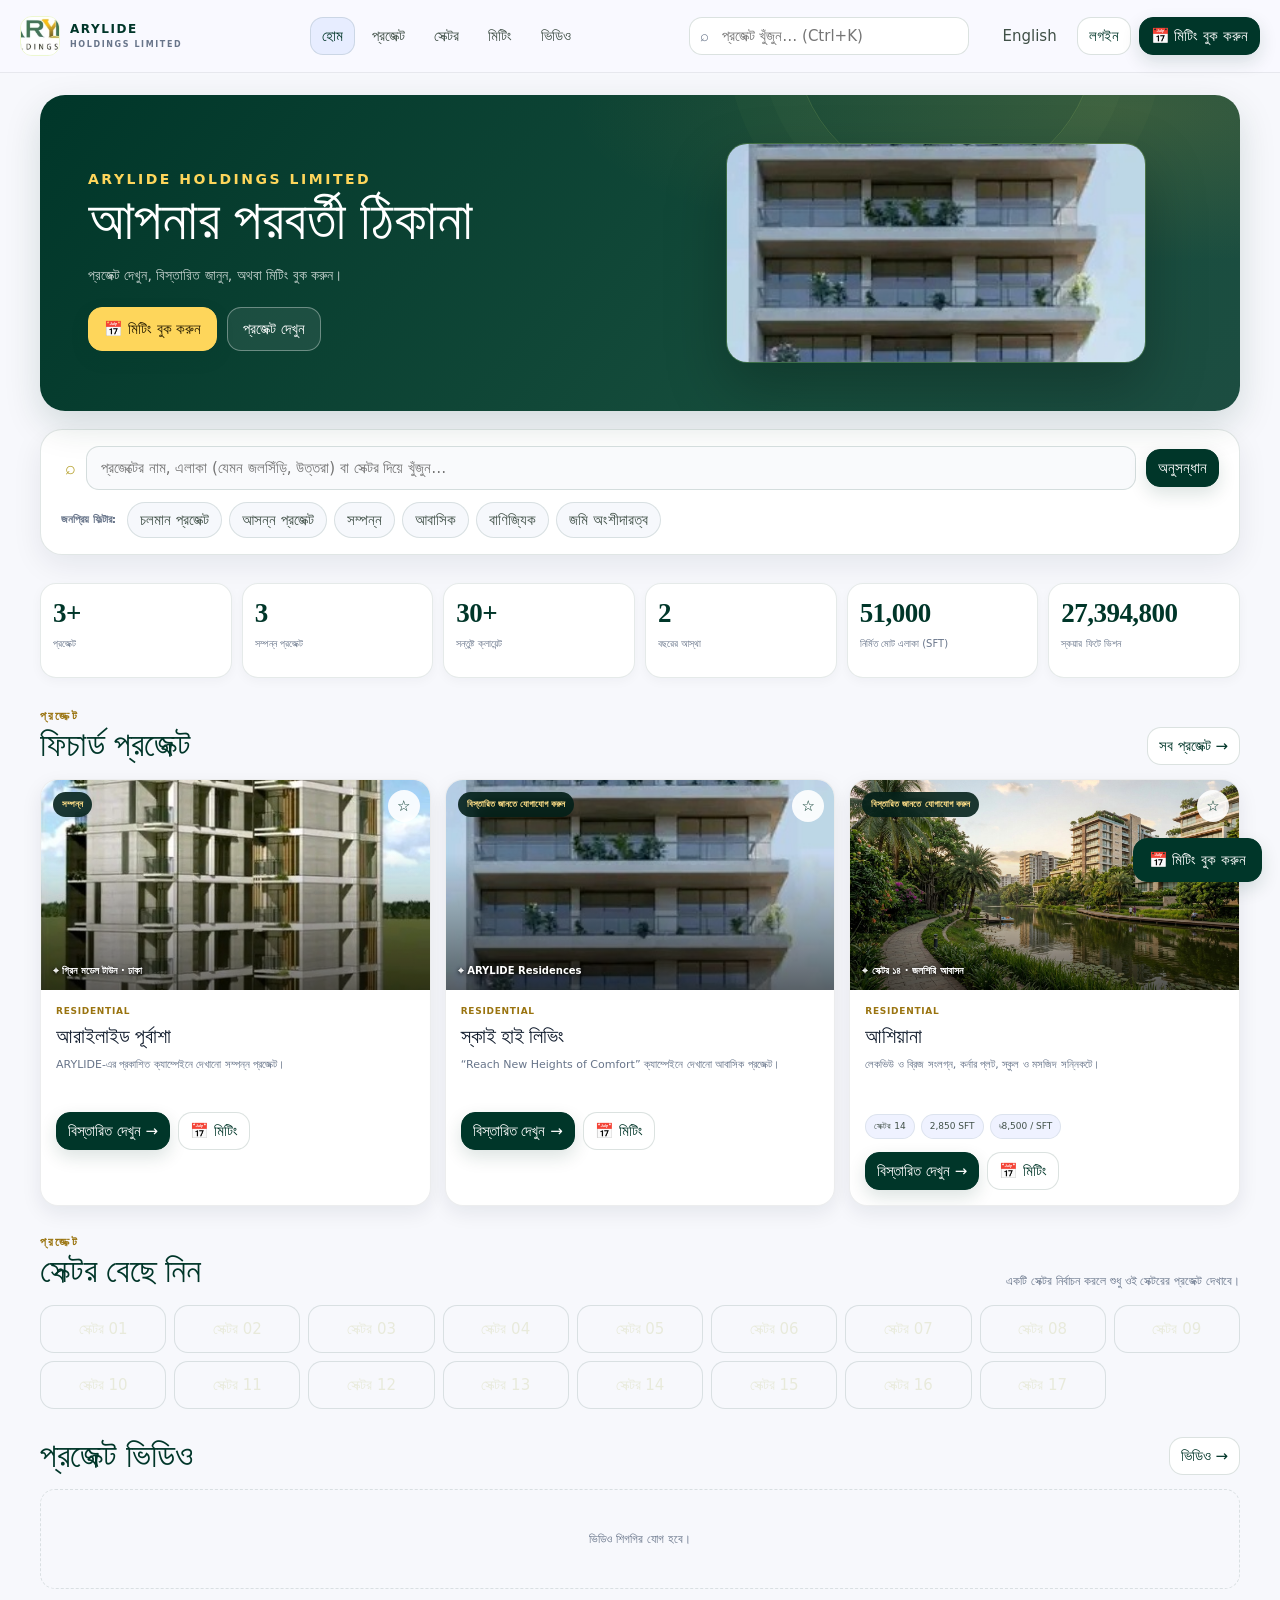
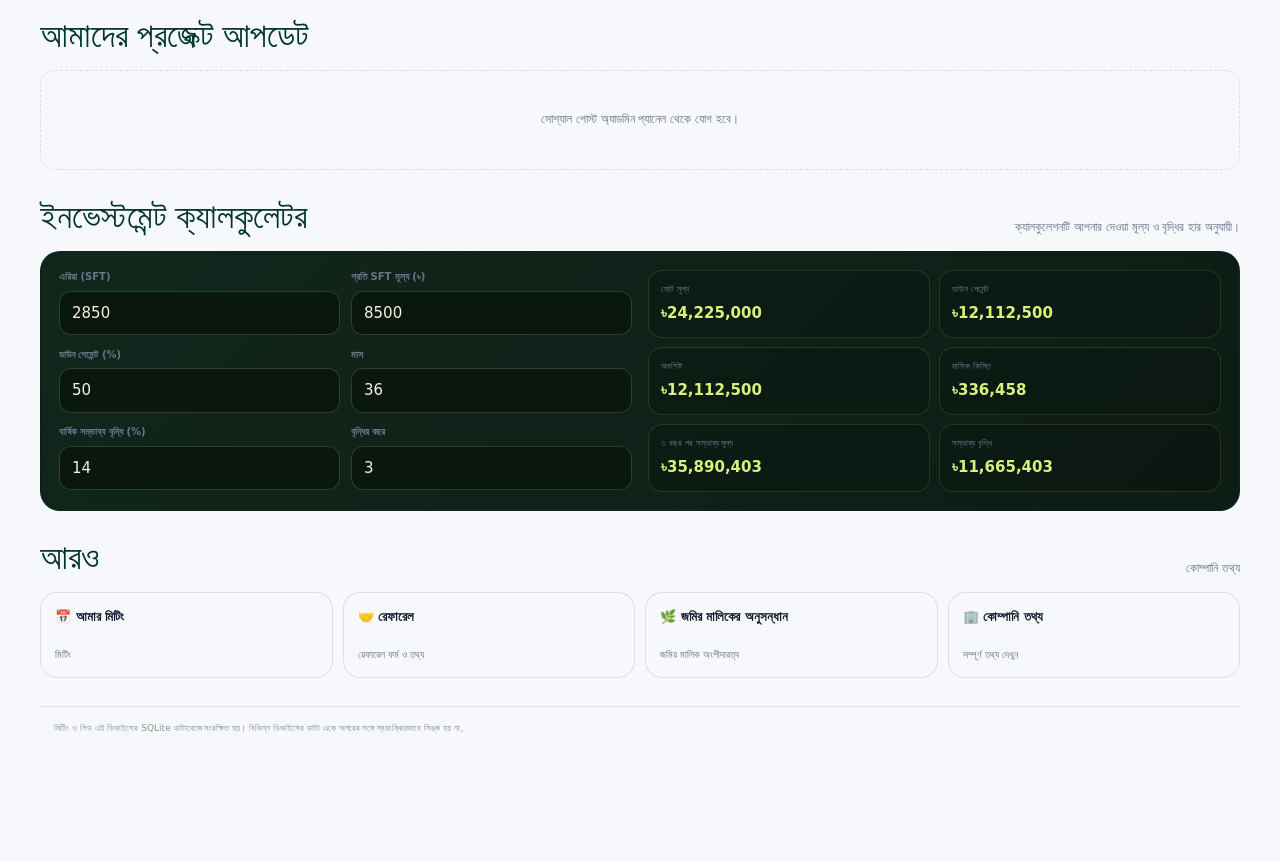
==== index.html @ b940a28f "Arylide organized: frontend, backend, config architecture" ====
<!doctype html>
<html lang="en">
<head>
  <meta charset="utf-8">
  <meta name="viewport" content="width=device-width, initial-scale=1">
  <meta name="theme-color" content="#0c1513">
  <meta name="description" content="Explore ARYLIDE Holdings Limited's residential portfolio, land partnerships, and a source-linked guide to Jolshiri Abashon.">
  <meta name="apple-mobile-web-app-capable" content="yes">
  <meta name="apple-mobile-web-app-title" content="ARYLIDE">
  <meta name="apple-mobile-web-app-status-bar-style" content="black-translucent">
  <meta name="mobile-web-app-capable" content="yes">
  <link rel="manifest" href="manifest.webmanifest">
  <link rel="stylesheet" href="/app.css?v=20261012-meetings-1">
  <link rel="apple-touch-icon" href="assets/apple-touch-icon.png">
  <link rel="icon" type="image/png" sizes="64x64" href="assets/favicon-64.png">
  <title>ARYLIDE | Build What Comes Next</title>
  <style>
    :root {
      --night: #0c1513;
      --night-2: #11241d;
      --forest: #18392f;
      --forest-2: #244b3d;
      --forest-3: #37614e;
      --mint: #bbd0a4;
      --lime: #d7e36b;
      --gold: #d7b85e;
      --paper: #f4f6f1;
      --paper-2: #e9eee6;
      --white: #fff;
      --ink: #18211d;
      --muted: #68766e;
      --line: rgba(22, 50, 39, .15);
      --line-light: rgba(255,255,255,.14);
      --shadow: 0 24px 70px rgba(10, 26, 20, .16);
      --sans: Inter, "Segoe UI", system-ui, -apple-system, BlinkMacSystemFont, Arial, sans-serif;
      --serif: "Iowan Old Style", "Palatino Linotype", "Book Antiqua", Georgia, serif;
    }
    * { box-sizing: border-box; }
    html { scroll-behavior: smooth; scroll-padding-top: 92px; }
    body { margin: 0; color: var(--ink); background: var(--paper); font-family: var(--sans); font-size: 15px; line-height: 1.65; -webkit-font-smoothing: antialiased; }
    img { display: block; max-width: 100%; }
    a { color: inherit; text-decoration: none; }
    button, input, select, textarea { font: inherit; }
    button, a { -webkit-tap-highlight-color: transparent; }
    :focus-visible { outline: 3px solid var(--gold); outline-offset: 3px; }
    ::selection { color: var(--night); background: var(--lime); }
    .wrap { width: min(1240px, calc(100% - 48px)); margin-inline: auto; }
    .eyebrow { display: flex; align-items: center; gap: 10px; margin: 0 0 15px; color: #6e875a; font-family: var(--sans); font-size: 10px; font-weight: 800; letter-spacing: .17em; line-height: 1.45; text-transform: uppercase; }
    .eyebrow::before { width: 22px; height: 1px; flex: none; background: currentColor; content: ""; }
    .section-title { max-width: 800px; margin: 0; color: var(--night-2); font-family: var(--serif); font-size: clamp(34px, 4.6vw, 58px); font-weight: 500; line-height: 1.1; letter-spacing: -.045em; text-wrap: balance; }
    .section-copy { max-width: 650px; margin: 18px 0 0; color: var(--muted); font-size: 14px; line-height: 1.9; }
    .btn { display: inline-flex; min-height: 48px; align-items: center; justify-content: center; gap: 11px; padding: 0 19px; border: 1px solid transparent; border-radius: 5px; cursor: pointer; font-size: 12px; font-weight: 750; transition: transform .2s ease, background .2s ease, color .2s ease, border-color .2s ease; }
    .btn:hover { transform: translateY(-2px); }
    .btn svg { width: 16px; height: 16px; flex: none; }
    .btn-lime { color: #14251d; background: var(--lime); }
    .btn-lime:hover { background: #e3ed87; }
    .btn-outline-light { color: white; border-color: rgba(255,255,255,.28); background: rgba(255,255,255,.025); }
    .btn-outline-light:hover { border-color: rgba(255,255,255,.68); background: rgba(255,255,255,.08); }
    .btn-green { color: white; background: var(--forest); }
    .btn-green:hover { background: #244e3e; }
    .btn-outline { color: var(--forest); border-color: rgba(24,57,47,.26); background: transparent; }
    .btn-outline:hover { border-color: var(--forest); background: rgba(24,57,47,.05); }
    .install-btn[hidden] { display: none !important; }
    .icon { display: inline-block; width: 18px; height: 18px; flex: none; }
    .sr-only { position: absolute; width: 1px; height: 1px; padding: 0; margin: -1px; overflow: hidden; clip: rect(0,0,0,0); white-space: nowrap; border: 0; }

    /* navigation */
    .utility-bar { color: rgba(255,255,255,.71); background: #08100e; font-size: 10px; letter-spacing: .045em; }
    .utility-inner { display: flex; min-height: 31px; align-items: center; justify-content: space-between; gap: 16px; }
    .utility-left, .utility-right { display: flex; align-items: center; gap: 9px; }
    .utility-dot { width: 6px; height: 6px; border-radius: 50%; background: var(--lime); box-shadow: 0 0 0 4px rgba(215,227,107,.12); }
    .utility-right a { color: white; }
    .utility-right a:hover { color: var(--lime); }
    .site-header { position: sticky; z-index: 50; top: 0; border-bottom: 1px solid rgba(20,45,35,.09); background: rgba(248,250,246,.96); backdrop-filter: blur(18px); }
    .nav { display: flex; min-height: 76px; align-items: center; gap: 30px; }
    .brand-link { display: inline-flex; flex: none; align-items: center; padding: 3px 7px; border-radius: 3px; background: #fff; }
    .brand-img { width: 194px; height: 47px; object-fit: contain; }
    .nav-links { display: flex; align-items: center; gap: clamp(18px, 2.8vw, 35px); margin-left: auto; }
    .nav-links a { position: relative; color: #536259; font-size: 11px; font-weight: 650; transition: color .2s ease; }
    .nav-links a:hover { color: var(--forest); }
    .nav-links a:not(.nav-call)::after { position: absolute; right: 0; bottom: -7px; left: 0; height: 1px; background: var(--forest); content: ""; transform: scaleX(0); transform-origin: right; transition: transform .2s ease; }
    .nav-links a:not(.nav-call):hover::after { transform: scaleX(1); transform-origin: left; }
    .nav-call { display: inline-flex; min-height: 40px; align-items: center; gap: 9px; padding: 0 14px; color: white !important; background: var(--forest); }
    .nav-call:hover { background: var(--night-2); }
    .nav-call svg { width: 14px; height: 14px; }
    .menu-toggle { display: none; width: 42px; height: 42px; flex: none; place-items: center; border: 1px solid var(--line); border-radius: 5px; color: var(--forest); background: transparent; cursor: pointer; }
    .menu-toggle svg { width: 20px; height: 20px; }

    /* hero + interactive isometric city model */
    .hero { position: relative; overflow: hidden; color: white; background: var(--night); }
    .hero::before { position: absolute; inset: 0; background-image: linear-gradient(rgba(255,255,255,.025) 1px, transparent 1px), linear-gradient(90deg, rgba(255,255,255,.025) 1px, transparent 1px); background-size: 42px 42px; content: ""; mask-image: linear-gradient(90deg, transparent, #000 65%); opacity: .55; }
    .hero::after { position: absolute; top: -260px; right: -110px; width: 760px; height: 760px; border: 1px solid rgba(190,220,150,.075); border-radius: 50%; content: ""; box-shadow: 0 0 0 68px rgba(190,220,150,.025), 0 0 0 136px rgba(190,220,150,.018); pointer-events: none; }
    .hero-grid { position: relative; z-index: 1; display: grid; min-height: 705px; grid-template-columns: .85fr 1.15fr; align-items: center; gap: clamp(30px, 4.6vw, 66px); padding-block: 52px 76px; }
    .hero-copy-block { position: relative; z-index: 2; padding-block: 14px; }
    .hero-kicker { display: flex; align-items: center; gap: 10px; margin: 0 0 24px; color: var(--lime); font-size: 10px; font-weight: 800; letter-spacing: .17em; text-transform: uppercase; }
    .hero-kicker i { display: inline-block; width: 7px; height: 7px; border-radius: 50%; background: var(--lime); box-shadow: 0 0 0 5px rgba(215,227,107,.13); }
    .hero h1 { max-width: 620px; margin: 0; color: white; font-family: var(--serif); font-size: clamp(48px, 6.6vw, 82px); font-weight: 500; line-height: .99; letter-spacing: -.06em; text-wrap: balance; }
    .hero h1 span { color: var(--mint); font-style: italic; }
    .hero-description { max-width: 520px; margin: 24px 0 0; color: rgba(255,255,255,.65); font-size: 14px; line-height: 1.9; }
    .hero-actions { display: flex; flex-wrap: wrap; gap: 10px; margin-top: 28px; }
    .hero-notes { display: flex; flex-wrap: wrap; gap: 17px; margin-top: 32px; color: rgba(255,255,255,.48); font-size: 9px; letter-spacing: .09em; text-transform: uppercase; }
    .hero-notes span { display: inline-flex; align-items: center; gap: 8px; }
    .hero-notes svg { width: 14px; height: 14px; color: var(--mint); }
    .hero-notes b { color: inherit; font-weight: 400; }
    .hero-scene-wrap { position: relative; min-width: 0; perspective: 1300px; }
    .scene-card { position: relative; isolation: isolate; min-height: 526px; overflow: hidden; border: 1px solid rgba(255,255,255,.14); border-radius: 13px; background: linear-gradient(145deg, rgba(255,255,255,.075), rgba(255,255,255,.022)); box-shadow: 0 35px 100px rgba(0,0,0,.38), inset 0 1px 0 rgba(255,255,255,.08); transform-style: preserve-3d; }
    .scene-card::before { position: absolute; z-index: -1; inset: 0; background: radial-gradient(circle at 53% 46%, rgba(133,176,122,.17), transparent 55%), radial-gradient(circle at 90% 9%, rgba(215,227,107,.11), transparent 24%); content: ""; }
    .scene-toolbar { position: relative; z-index: 4; display: flex; height: 49px; align-items: center; justify-content: space-between; gap: 12px; padding: 0 15px; border-bottom: 1px solid rgba(255,255,255,.12); color: rgba(255,255,255,.6); font-family: Arial, sans-serif; font-size: 9px; font-weight: 700; letter-spacing: .13em; }
    .scene-status { display: inline-flex; align-items: center; gap: 8px; color: rgba(255,255,255,.82); }
    .scene-status i { width: 6px; height: 6px; border-radius: 50%; background: #9ed397; box-shadow: 0 0 10px #9ed397; }
    .motion-toggle { display: inline-flex; align-items: center; gap: 7px; padding: 5px 8px; border: 1px solid rgba(255,255,255,.14); border-radius: 3px; color: rgba(255,255,255,.65); background: rgba(255,255,255,.025); cursor: pointer; font-family: Arial, sans-serif; font-size: 9px; letter-spacing: .04em; }
    .motion-toggle:hover { border-color: rgba(255,255,255,.36); color: white; }
    .motion-toggle svg { width: 12px; height: 12px; }
    .scene-viewport { position: relative; display: grid; height: 426px; place-items: center; overflow: hidden; }
    .scene-glow { position: absolute; width: 77%; aspect-ratio: 1; border: 1px solid rgba(182,212,155,.07); border-radius: 50%; box-shadow: 0 0 0 34px rgba(182,212,155,.025), 0 0 0 70px rgba(182,212,155,.018), 0 0 54px rgba(143,181,122,.09) inset; animation: halo 6s ease-in-out infinite alternate; }
    .scene-model { position: relative; width: min(100%, 610px); transform: perspective(1200px) rotateX(var(--tilt-y, 0deg)) rotateY(var(--tilt-x, 0deg)); transform-style: preserve-3d; transition: transform .22s ease-out; animation: model-float 6.8s ease-in-out infinite; }
    .scene-model svg { width: 100%; height: auto; overflow: visible; filter: drop-shadow(0 22px 18px rgba(0,0,0,.2)); }
    .scene-world { transform-origin: 50% 50%; }
    .city-tower { transform-box: fill-box; transform-origin: center bottom; animation: tower-breathe 5s ease-in-out infinite alternate; }
    .city-tower:nth-of-type(2n) { animation-delay: -2s; }
    .city-tower:nth-of-type(3n) { animation-delay: -3.6s; }
    .tower-window { stroke: rgba(226,239,213,.54); stroke-width: 1; }
    .tree-crown { transform-box: fill-box; transform-origin: center bottom; animation: tree-sway 4s ease-in-out infinite alternate; }
    .tree-crown:nth-of-type(2n) { animation-delay: -1.6s; }
    .beacon-ring { transform-box: fill-box; transform-origin: center; animation: beacon 2.6s ease-out infinite; }
    .beacon-ring.delay { animation-delay: 1.3s; }
    .scene-float { position: absolute; z-index: 5; display: flex; align-items: center; gap: 10px; padding: 10px 13px; border: 1px solid rgba(255,255,255,.14); border-radius: 7px; color: white; background: rgba(12,27,22,.77); box-shadow: 0 12px 28px rgba(0,0,0,.2); backdrop-filter: blur(12px); animation: card-float 5s ease-in-out infinite; }
    .scene-float .mini-icon { display: grid; width: 30px; height: 30px; flex: none; place-items: center; border-radius: 5px; color: var(--lime); background: rgba(215,227,107,.12); }
    .scene-float .mini-icon svg { width: 17px; height: 17px; }
    .scene-float span { display: flex; flex-direction: column; color: rgba(255,255,255,.53); font-family: Arial, sans-serif; font-size: 8px; letter-spacing: .1em; line-height: 1.45; text-transform: uppercase; }
    .scene-float strong { color: white; font-size: 12px; letter-spacing: .015em; text-transform: none; }
    .scene-float.f1 { top: 69px; left: 16px; }
    .scene-float.f2 { right: 16px; bottom: 39px; animation-delay: -2s; }
    .scene-label { position: absolute; z-index: 2; color: rgba(221,238,206,.48); font-family: Arial, sans-serif; font-size: 8px; letter-spacing: .15em; }
    .scene-label.l1 { top: 99px; right: 24px; }
    .scene-label.l2 { bottom: 35px; left: 24px; }
    .scene-foot { display: flex; min-height: 50px; align-items: center; justify-content: space-between; gap: 12px; padding: 0 16px; border-top: 1px solid rgba(255,255,255,.1); color: rgba(255,255,255,.39); font-family: Arial, sans-serif; font-size: 8px; letter-spacing: .12em; text-transform: uppercase; }
    .scene-foot strong { color: var(--mint); font-weight: 600; }
    .hero-statbar { position: relative; z-index: 2; border-top: 1px solid rgba(255,255,255,.1); background: rgba(255,255,255,.025); }
    .hero-stats { display: grid; grid-template-columns: repeat(4,1fr); }
    .hero-stat { min-height: 96px; display: flex; flex-direction: column; justify-content: center; padding: 15px 23px; border-right: 1px solid rgba(255,255,255,.11); }
    .hero-stat:first-child { padding-left: 0; }
    .hero-stat:last-child { border-right: 0; }
    .hero-stat strong { color: white; font-family: Arial, sans-serif; font-size: clamp(20px,2.5vw,29px); font-weight: 500; letter-spacing: -.055em; line-height: 1.2; }
    .hero-stat span { margin-top: 5px; color: rgba(255,255,255,.48); font-size: 10px; line-height: 1.4; }
    .hero-stat small { color: var(--mint); font-size: 8px; font-weight: 700; letter-spacing: .1em; text-transform: uppercase; }

    /* motion / ticker */
    .ticker { overflow: hidden; border-bottom: 1px solid rgba(24,57,47,.08); background: #e8eee4; }
    .ticker-track { display: flex; width: max-content; align-items: center; gap: 32px; min-height: 49px; animation: ticker-scroll 38s linear infinite; }
    .ticker span { display: inline-flex; align-items: center; gap: 10px; color: #576b5e; font-family: Arial, sans-serif; font-size: 9px; font-weight: 700; letter-spacing: .13em; text-transform: uppercase; white-space: nowrap; }
    .ticker span::before { width: 5px; height: 5px; border-radius: 50%; background: #91a65e; content: ""; }
    .ticker:hover .ticker-track { animation-play-state: paused; }

    /* ARYLIDE company overview */
    .company-overview { padding: 82px 0; background: #edf2e9; }
    .company-overview-grid { display: grid; grid-template-columns: 1.1fr .9fr; align-items: center; gap: clamp(25px,5vw,62px); }
    .company-overview .section-title { max-width: 650px; }
    .company-overview-copy { max-width: 660px; margin: 17px 0 0; color: var(--muted); font-size: 13px; line-height: 1.9; }
    .company-overview-note { margin: 11px 0 0; color: #7c877e; font-size: 9px; line-height: 1.7; }
    .company-metrics { display: grid; grid-template-columns: repeat(3,minmax(0,1fr)); gap: 10px; }
    .company-metric { min-height: 126px; padding: 18px; border: 1px solid rgba(24,57,47,.12); border-radius: 7px; background: rgba(255,255,255,.82); }
    .company-metric strong { display: block; color: #b5a02b; font-family: Arial,sans-serif; font-size: clamp(24px,3vw,36px); font-weight: 750; letter-spacing: -.055em; line-height: 1.1; }
    .company-metric span { display: block; margin-top: 9px; color: #526257; font-size: 9px; font-weight: 750; letter-spacing: .065em; line-height: 1.45; text-transform: uppercase; }
    .lead-form-grid { display: grid; grid-template-columns: repeat(2,minmax(0,1fr)); gap: 14px; margin-top: 25px; }
    .lead-form-grid .contact-form { background: #10251d; }
    .lead-form-grid .contact-form h3 { color: #f7f7ef; }
    .lead-form-grid .form-bottom { align-items: flex-end; }
    @media(max-width:760px) { .lead-form-grid { grid-template-columns: 1fr; } }

    /* location overview */
    .location-section { padding: 112px 0 106px; }
    .section-top { display: flex; align-items: end; justify-content: space-between; gap: 30px; margin-bottom: 48px; }
    .section-top .section-copy { max-width: 445px; margin: 0 0 3px; }
    .location-grid { display: grid; grid-template-columns: .9fr 1.1fr; gap: clamp(30px,5vw,65px); align-items: stretch; }
    .location-visual { position: relative; display: block; min-height: 410px; overflow: hidden; border: 1px solid rgba(24,57,47,.1); border-radius: 10px; background: #e3ebe0; box-shadow: var(--shadow); cursor: pointer; transition: transform .22s ease, box-shadow .22s ease; }
    .location-visual:hover { box-shadow: 0 28px 70px rgba(10,26,20,.2); transform: translateY(-3px); }
    .map-action-hint { position: absolute; z-index: 2; bottom: 12px; left: 13px; display: inline-flex; align-items: center; gap: 7px; padding: 7px 10px; border: 1px solid rgba(255,255,255,.35); border-radius: 4px; color: white; background: rgba(24,57,47,.91); font-family: Arial,sans-serif; font-size: 8px; font-weight: 750; letter-spacing: .08em; text-transform: uppercase; }
    .map-action-hint svg { width: 13px; height: 13px; }
    .location-visual::before { position: absolute; inset: 0; background: radial-gradient(circle at 38% 48%, rgba(127,163,110,.1), transparent 60%); content: ""; }
    .location-visual svg { position: absolute; inset: 0; width: 100%; height: 100%; }
    .not-to-scale { position: absolute; right: 13px; bottom: 12px; padding: 6px 8px; border: 1px solid rgba(24,57,47,.12); border-radius: 3px; color: rgba(24,57,47,.58); background: rgba(255,255,255,.68); font-family: Arial, sans-serif; font-size: 8px; letter-spacing: .1em; text-transform: uppercase; }
    .location-info { display: flex; flex-direction: column; justify-content: center; }
    .location-info .section-title { font-size: clamp(33px,3.8vw,48px); }
    .location-info > p { max-width: 600px; margin: 16px 0 0; color: var(--muted); font-size: 13px; line-height: 1.9; }
    .location-cards { display: grid; grid-template-columns: repeat(2,1fr); gap: 10px; margin-top: 25px; }
    .location-fact { padding: 15px 16px; border: 1px solid rgba(24,57,47,.11); border-radius: 6px; background: rgba(255,255,255,.72); }
    .location-fact span { display: block; color: #839079; font-family: Arial,sans-serif; font-size: 8px; font-weight: 700; letter-spacing: .12em; text-transform: uppercase; }
    .location-fact strong { display: block; margin-top: 5px; color: var(--forest); font-size: 13px; font-weight: 700; line-height: 1.5; }
    .location-actions { display: flex; flex-wrap: wrap; align-items: center; gap: 9px; margin-top: 22px; }
    .location-actions .btn { min-height: 44px; }
    .location-actions .btn svg { width: 16px; height: 16px; }
    .location-pin-note { max-width: 570px; margin: 10px 0 0 !important; color: #7b867f !important; font-size: 9px !important; line-height: 1.7 !important; }
    .source-inline { display: inline-flex; align-items: center; gap: 6px; margin-top: 17px; color: #4f715e; font-size: 10px; font-weight: 700; }
    .source-inline svg { width: 13px; height: 13px; }
    .source-inline:hover { color: #243d30; }
    .route-details { margin-top: 16px; border-top: 1px solid var(--line); }
    .route-details summary { display: flex; justify-content: space-between; gap: 12px; padding: 12px 0; color: var(--forest); cursor: pointer; font-size: 11px; font-weight: 700; list-style: none; }
    .route-details summary::-webkit-details-marker { display: none; }
    .route-details summary::after { content: "+"; color: #7c955c; font-size: 18px; font-weight: 400; line-height: 1; }
    .route-details[open] summary::after { content: "−"; }
    .route-details p { margin: 0 0 14px; color: var(--muted); font-size: 11px; line-height: 1.8; }

    /* sourced masterplan data */
    .plan-section { position: relative; overflow: hidden; padding: 104px 0 112px; color: white; background: var(--night-2); }
    .plan-section::before { position: absolute; top: -270px; right: -110px; width: 650px; height: 650px; border: 1px solid rgba(215,227,107,.09); border-radius: 50%; content: ""; box-shadow: 0 0 0 70px rgba(215,227,107,.023), 0 0 0 140px rgba(215,227,107,.015); }
    .plan-section .eyebrow { color: var(--lime); }
    .plan-section .section-title { color: white; }
    .plan-section .section-copy { color: rgba(255,255,255,.59); }
    .plan-head { position: relative; z-index: 1; display: flex; align-items: end; justify-content: space-between; gap: 25px; margin-bottom: 40px; }
    .plan-badge { display: inline-flex; align-items: center; gap: 9px; padding: 9px 12px; border: 1px solid rgba(215,227,107,.28); border-radius: 4px; color: var(--lime); background: rgba(215,227,107,.06); font-family: Arial, sans-serif; font-size: 8px; font-weight: 700; letter-spacing: .12em; text-transform: uppercase; white-space: nowrap; }
    .plan-badge svg { width: 14px; height: 14px; }
    .plan-tiles { position: relative; z-index: 1; display: grid; grid-template-columns: repeat(4,1fr); gap: 12px; }
    .plan-tile { position: relative; min-height: 155px; padding: 21px 20px; overflow: hidden; border: 1px solid rgba(255,255,255,.12); border-radius: 7px; background: linear-gradient(145deg,rgba(255,255,255,.075),rgba(255,255,255,.025)); }
    .plan-tile::after { position: absolute; right: -20px; bottom: -35px; width: 94px; height: 94px; border: 1px solid rgba(215,227,107,.13); border-radius: 50%; content: ""; box-shadow: 0 0 0 14px rgba(215,227,107,.025); }
    .plan-tile span { display: block; color: rgba(255,255,255,.47); font-family: Arial,sans-serif; font-size: 8px; font-weight: 700; letter-spacing: .12em; text-transform: uppercase; }
    .plan-tile strong { display: block; margin-top: 14px; color: var(--mint); font-family: Arial,sans-serif; font-size: clamp(25px,3vw,37px); font-weight: 500; letter-spacing: -.06em; line-height: 1.08; }
    .plan-tile small { display: block; max-width: 200px; margin-top: 8px; color: rgba(255,255,255,.49); font-size: 10px; line-height: 1.55; }
    .landuse-panel { position: relative; z-index: 1; display: grid; grid-template-columns: .82fr 1.18fr; gap: 38px; margin-top: 20px; padding: clamp(24px,4vw,42px); border: 1px solid rgba(255,255,255,.12); border-radius: 8px; background: rgba(255,255,255,.035); }
    .landuse-panel h3 { margin: 0; color: white; font-family: var(--serif); font-size: 28px; font-weight: 500; line-height: 1.15; }
    .landuse-panel > div:first-child p { margin: 12px 0 0; color: rgba(255,255,255,.53); font-size: 11px; line-height: 1.8; }
    .landuse-list { display: grid; gap: 15px; }
    .landuse-row { display: grid; grid-template-columns: minmax(118px,.65fr) 1.35fr auto; align-items: center; gap: 13px; }
    .landuse-row span { color: rgba(255,255,255,.71); font-size: 10px; }
    .landuse-row strong { color: white; font-family: Arial,sans-serif; font-size: 10px; font-weight: 600; white-space: nowrap; }
    .landuse-track { height: 5px; overflow: hidden; border-radius: 9px; background: rgba(255,255,255,.1); }
    .landuse-track i { display: block; height: 100%; border-radius: inherit; background: linear-gradient(90deg,#8aa969,var(--lime)); box-shadow: 0 0 10px rgba(215,227,107,.2); }
    .plan-disclaimer { position: relative; z-index: 1; margin: 15px 0 0; color: rgba(255,255,255,.4); font-size: 9px; line-height: 1.7; }
    .plan-details { position: relative; z-index: 1; margin-top: 15px; border: 1px solid rgba(255,255,255,.12); border-radius: 6px; background: rgba(0,0,0,.12); }
    .plan-details summary { display: flex; align-items: center; justify-content: space-between; gap: 14px; padding: 15px 17px; color: rgba(255,255,255,.86); cursor: pointer; font-size: 11px; font-weight: 700; list-style: none; }
    .plan-details summary::-webkit-details-marker { display: none; }
    .plan-details summary::after { content: "+"; color: var(--lime); font-size: 20px; font-weight: 300; }
    .plan-details[open] summary::after { content: "−"; }
    .plan-table-wrap { overflow: auto; padding: 0 17px 17px; }
    .plan-table { width: 100%; border-collapse: collapse; color: rgba(255,255,255,.68); font-size: 10px; }
    .plan-table th, .plan-table td { padding: 9px 10px; border-bottom: 1px solid rgba(255,255,255,.085); text-align: left; white-space: nowrap; }
    .plan-table th { color: var(--mint); font-size: 8px; letter-spacing: .09em; text-transform: uppercase; }
    .plan-table tr:last-child td { border-bottom: 0; }

    /* facilities in the official layout */
    .facilities-section { padding: 107px 0 113px; background: #e9eee7; }
    .facilities-head { display: flex; align-items: end; justify-content: space-between; gap: 26px; margin-bottom: 38px; }
    .facilities-head .section-copy { max-width: 450px; margin-bottom: 2px; }
    .facility-grid { display: grid; grid-template-columns: repeat(3,1fr); gap: 12px; }
    .facility-card { position: relative; min-height: 230px; padding: 24px; overflow: hidden; border: 1px solid rgba(24,57,47,.1); border-radius: 7px; background: rgba(255,255,255,.74); transition: transform .22s ease, box-shadow .22s ease, border-color .22s ease; }
    .facility-card:hover { border-color: rgba(24,57,47,.24); box-shadow: 0 17px 38px rgba(22,54,39,.08); transform: translateY(-3px); }
    .facility-num { color: #849777; font-family: Arial,sans-serif; font-size: 9px; font-weight: 700; letter-spacing: .13em; }
    .facility-card h3 { margin: 19px 0 9px; color: var(--forest); font-size: 15px; font-weight: 750; }
    .facility-card p { margin: 0; color: var(--muted); font-size: 11px; line-height: 1.8; }
    .facility-card .card-icon { position: absolute; top: 20px; right: 20px; display: grid; width: 39px; height: 39px; place-items: center; border: 1px solid rgba(24,57,47,.14); border-radius: 50%; color: #6e8a58; background: #f7f9f4; }
    .facility-card .card-icon svg { width: 18px; height: 18px; }
    .facility-detail { margin-top: 15px; border: 1px solid rgba(24,57,47,.14); border-radius: 6px; background: rgba(255,255,255,.66); }
    .facility-detail summary { display: flex; align-items: center; justify-content: space-between; gap: 15px; padding: 15px 18px; color: var(--forest); cursor: pointer; font-size: 11px; font-weight: 750; list-style: none; }
    .facility-detail summary::-webkit-details-marker { display: none; }
    .facility-detail summary::after { content: "+"; color: #7d955e; font-size: 20px; font-weight: 300; }
    .facility-detail[open] summary::after { content: "−"; }
    .facility-detail-body { display: grid; grid-template-columns: repeat(2,1fr); gap: 12px; padding: 0 18px 19px; }
    .detail-group { padding: 13px; border-radius: 4px; background: rgba(24,57,47,.045); }
    .detail-group strong { display: block; margin-bottom: 5px; color: var(--forest); font-size: 10px; }
    .detail-group p { margin: 0; color: var(--muted); font-size: 10px; line-height: 1.8; }

    /* project update stream */
    .updates-section { padding: 103px 0 108px; color: white; background: var(--forest); }
    .updates-section .eyebrow { color: var(--lime); }
    .updates-section .section-title { color: white; }
    .updates-section .section-copy { color: rgba(255,255,255,.6); }
    .updates-head { display: flex; align-items: end; justify-content: space-between; gap: 25px; margin-bottom: 35px; }
    .updates-head .section-copy { max-width: 450px; margin: 0; }
    .update-grid { display: grid; grid-template-columns: repeat(4,1fr); gap: 10px; }
    .update-card { display: flex; min-height: 172px; flex-direction: column; justify-content: space-between; padding: 19px; border: 1px solid rgba(255,255,255,.17); border-radius: 6px; background: rgba(255,255,255,.035); transition: border-color .2s ease, background .2s ease, transform .2s ease; }
    .update-card:hover { border-color: rgba(215,227,107,.47); background: rgba(255,255,255,.07); transform: translateY(-3px); }
    .update-card span { display: inline-flex; align-items: center; gap: 7px; color: var(--lime); font-family: Arial,sans-serif; font-size: 8px; font-weight: 700; letter-spacing: .11em; text-transform: uppercase; }
    .update-card span::before { width: 5px; height: 5px; border-radius: 50%; background: var(--lime); content: ""; }
    .update-card strong { display: block; max-width: 210px; color: white; font-family: var(--serif); font-size: 22px; font-weight: 500; line-height: 1.2; }
    .update-card small { color: rgba(255,255,255,.47); font-size: 9px; line-height: 1.6; }
    .update-foot { display: flex; align-items: center; justify-content: space-between; gap: 20px; margin-top: 19px; padding-top: 17px; border-top: 1px solid rgba(255,255,255,.13); }
    .update-foot p { max-width: 730px; margin: 0; color: rgba(255,255,255,.48); font-size: 9px; line-height: 1.7; }
    .update-foot .btn { flex: none; }

    /* residential offer from Arylide campaign */
    .home-offer-section { padding: 102px 0; background: var(--paper); }
    .home-offer { display: grid; grid-template-columns: 1fr .95fr; overflow: hidden; border: 1px solid rgba(24,57,47,.1); border-radius: 9px; background: #fff; box-shadow: var(--shadow); }
    .offer-visual { position: relative; min-height: 425px; overflow: hidden; background: #dce7df; }
    .offer-visual img { position: absolute; inset: 0; width: 100%; height: 100%; object-fit: cover; object-position: center; }
    .offer-visual::after { position: absolute; inset: 40% 0 0; background: linear-gradient(0deg,rgba(8,26,20,.55),transparent); content: ""; }
    .offer-visual-label { position: absolute; z-index: 1; right: 18px; bottom: 18px; left: 18px; display: flex; align-items: end; justify-content: space-between; gap: 14px; color: white; }
    .offer-visual-label span { font-family: Arial,sans-serif; font-size: 9px; font-weight: 700; letter-spacing: .13em; text-transform: uppercase; }
    .offer-visual-label small { color: rgba(255,255,255,.75); font-size: 9px; }
    .offer-copy { display: flex; flex-direction: column; justify-content: center; padding: clamp(27px,5vw,55px); }
    .offer-copy .section-title { font-size: clamp(33px,3.8vw,46px); }
    .offer-copy > p { margin: 15px 0 0; color: var(--muted); font-size: 12px; line-height: 1.9; }
    .offer-specs { display: grid; grid-template-columns: repeat(2,1fr); gap: 10px; margin: 22px 0; }
    .offer-spec { padding: 12px 13px; border: 1px solid rgba(24,57,47,.11); border-radius: 4px; background: #f8faf6; }
    .offer-spec strong { display: block; color: var(--forest); font-family: Arial,sans-serif; font-size: 20px; font-weight: 600; letter-spacing: -.04em; }
    .offer-spec span { display: block; margin-top: 3px; color: #758178; font-size: 9px; }
    .offer-tags { display: flex; flex-wrap: wrap; gap: 7px; margin: 0 0 20px; }
    .offer-tags span { padding: 6px 9px; border: 1px solid rgba(24,57,47,.12); border-radius: 20px; color: #5b6e61; font-size: 9px; }
    .offer-disclaimer { margin: 13px 0 0 !important; color: #7a857d !important; font-size: 9px !important; line-height: 1.7 !important; }

    /* portfolio dashboard */
    .portfolio-section { padding: 110px 0 115px; background: #e9eee7; }
    .portfolio-head { display: flex; align-items: end; justify-content: space-between; gap: 24px; margin-bottom: 29px; }
    .portfolio-head .section-copy { max-width: 450px; margin-bottom: 3px; }
    .portfolio-filters { display: flex; flex-wrap: wrap; gap: 7px; margin-bottom: 22px; }
    .filter-btn { min-height: 34px; padding: 0 12px; border: 1px solid rgba(24,57,47,.15); border-radius: 99px; color: #637169; background: transparent; cursor: pointer; font-family: Arial,sans-serif; font-size: 9px; font-weight: 700; transition: all .2s ease; }
    .filter-btn:hover, .filter-btn.active { border-color: var(--forest); color: white; background: var(--forest); }
    .project-grid { display: grid; grid-template-columns: repeat(3,1fr); gap: 14px; }
    .project-card { overflow: hidden; border: 1px solid rgba(24,57,47,.1); border-radius: 7px; background: white; box-shadow: 0 7px 20px rgba(20,50,37,.04); transition: transform .25s ease, box-shadow .25s ease; }
    .project-card:hover { box-shadow: 0 18px 36px rgba(20,50,37,.11); transform: translateY(-4px); }
    .project-card[hidden] { display: none !important; }
    .project-image { position: relative; height: 214px; overflow: hidden; background: #dfe8e0; }
    .project-image img { width: 100%; height: 100%; object-fit: cover; transition: transform .6s ease; }
    .project-card:hover .project-image img { transform: scale(1.04); }
    .project-image.poster { padding: 9px; background: #e3e9e3; }
    .project-image.poster img { object-fit: contain; }
    .project-image.poster.dark { background: #dfe8f0; }
    .project-chip { position: absolute; top: 12px; left: 12px; padding: 6px 8px; border: 1px solid rgba(255,255,255,.28); border-radius: 3px; color: white; background: rgba(13,37,28,.79); font-family: Arial,sans-serif; font-size: 8px; font-weight: 750; letter-spacing: .1em; text-transform: uppercase; }
    .project-body { padding: 19px 19px 18px; }
    .project-body .eyebrow { margin-bottom: 8px; font-size: 8px; }
    .project-body h3 { margin: 0; color: var(--forest); font-family: var(--serif); font-size: 24px; font-weight: 500; line-height: 1.15; }
    .project-body p { min-height: 42px; margin: 9px 0 12px; color: var(--muted); font-size: 10px; line-height: 1.75; }
    .project-meta { display: flex; flex-wrap: wrap; gap: 6px; margin-bottom: 15px; }
    .project-meta span { padding: 5px 7px; border-radius: 2px; color: #5e6d63; background: #eff3ed; font-size: 8px; }
    .project-link { display: inline-flex; align-items: center; gap: 7px; color: #496b55; font-size: 9px; font-weight: 750; }
    .project-link svg { width: 13px; height: 13px; }
    .project-link:hover { color: var(--night); }
    .portfolio-note { margin: 16px 0 0; color: #758078; font-size: 9px; line-height: 1.7; }

    /* supplied campaign artwork gallery */
    .campaign-section { padding: 92px 0; background: #f8faf6; }
    .campaign-head { display: flex; align-items: end; justify-content: space-between; gap: 25px; margin-bottom: 27px; }
    .campaign-head .section-copy { max-width: 450px; margin: 0 0 3px; }
    .campaign-grid { display: grid; grid-template-columns: repeat(4,1fr); gap: 12px; }
    .campaign-card { overflow: hidden; border: 1px solid rgba(24,57,47,.12); border-radius: 7px; background: white; box-shadow: 0 8px 23px rgba(20,50,37,.05); transition: transform .22s ease, box-shadow .22s ease; }
    .campaign-card:hover { box-shadow: 0 16px 34px rgba(20,50,37,.11); transform: translateY(-4px); }
    .campaign-art { position: relative; display: block; width: 100%; aspect-ratio: .9; padding: 8px; overflow: hidden; border: 0; background: #edf1ec; cursor: zoom-in; }
    .campaign-art img { width: 100%; height: 100%; object-fit: contain; transition: transform .45s ease; }
    .campaign-card:hover .campaign-art img { transform: scale(1.025); }
    .campaign-art::after { position: absolute; right: 13px; bottom: 13px; display: grid; width: 30px; height: 30px; place-items: center; border: 1px solid rgba(255,255,255,.65); border-radius: 50%; color: white; background: rgba(15,38,29,.72); content: "+"; font-family: Arial,sans-serif; font-size: 19px; font-weight: 300; line-height: 1; }
    .campaign-copy { padding: 14px 15px 16px; }
    .campaign-copy span { color: #829179; font-family: Arial,sans-serif; font-size: 8px; font-weight: 750; letter-spacing: .1em; text-transform: uppercase; }
    .campaign-copy h3 { margin: 5px 0 0; color: var(--forest); font-family: var(--serif); font-size: 19px; font-weight: 500; line-height: 1.2; }
    .campaign-copy p { margin: 6px 0 0; color: var(--muted); font-size: 9px; line-height: 1.65; }
    .lightbox[hidden] { display: none !important; }
    .lightbox { position: fixed; z-index: 110; inset: 0; display: grid; place-items: center; padding: 24px; background: rgba(5,12,10,.9); backdrop-filter: blur(10px); }
    .lightbox-inner { position: relative; display: flex; max-width: min(92vw,850px); max-height: 92vh; flex-direction: column; align-items: center; gap: 11px; }
    .lightbox img { display: block; max-width: 100%; max-height: 83vh; object-fit: contain; border-radius: 4px; box-shadow: 0 25px 80px rgba(0,0,0,.45); }
    .lightbox figcaption { color: rgba(255,255,255,.8); font-size: 11px; text-align: center; }
    .lightbox-close { position: fixed; top: 17px; right: 20px; display: grid; width: 42px; height: 42px; place-items: center; border: 1px solid rgba(255,255,255,.36); border-radius: 50%; color: white; background: rgba(255,255,255,.08); cursor: pointer; font-size: 25px; line-height: 1; }
    .lightbox-close:hover { background: rgba(255,255,255,.18); }
    body.lightbox-open { overflow: hidden; }

    /* ARYLIDE services */
    .services-section { padding: 92px 0; background: var(--paper-2); }
    .services-section .facility-grid { grid-template-columns: repeat(4,1fr); }
    .services-section .facility-card { min-height: 205px; background: rgba(255,255,255,.72); }

    /* landowner opportunity */
    .land-section { padding: 104px 0; background: var(--paper); }
    .land-card { display: grid; grid-template-columns: .8fr 1.2fr; overflow: hidden; border-radius: 10px; color: white; background: var(--night); box-shadow: var(--shadow); }
    .land-art { position: relative; min-height: 440px; overflow: hidden; background: #dfe6e4; }
    .land-art img { position: absolute; inset: 0; width: 100%; height: 100%; object-fit: cover; object-position: center top; }
    .land-content { padding: clamp(29px,5vw,56px); }
    .land-content .eyebrow { color: var(--lime); }
    .land-content .section-title { color: white; font-size: clamp(33px,3.8vw,47px); }
    .land-content > p { max-width: 660px; margin: 16px 0 0; color: rgba(255,255,255,.64); font-size: 12px; line-height: 1.9; }
    .land-points { display: grid; grid-template-columns: 1fr 1fr; gap: 9px; margin: 23px 0 25px; }
    .land-point { display: flex; align-items: flex-start; gap: 9px; color: rgba(255,255,255,.75); font-size: 10px; line-height: 1.6; }
    .land-point svg { width: 15px; height: 15px; flex: none; margin-top: 1px; color: var(--lime); }
    .land-disclaimer { margin: 15px 0 0 !important; color: rgba(255,255,255,.39) !important; font-size: 9px !important; }
    .authority-routes { display: grid; grid-template-columns: repeat(3,1fr); gap: 9px; margin-top: 21px; }
    .authority-route { padding: 12px; border: 1px solid rgba(255,255,255,.13); border-radius: 4px; background: rgba(255,255,255,.035); }
    .authority-route strong { display: block; color: var(--mint); font-size: 9px; }
    .authority-route span { display: block; margin-top: 5px; color: rgba(255,255,255,.47); font-size: 8px; line-height: 1.55; }

    /* referral banner */
    .referral { padding: 42px 0; background: #dce5d4; }
    .referral-box { display: flex; align-items: center; justify-content: space-between; gap: 25px; padding: 25px 32px; border: 1px solid rgba(24,57,47,.12); border-radius: 7px; background: #f8faf5; }
    .referral-left { display: flex; align-items: center; gap: 15px; }
    .referral-icon { display: grid; width: 47px; height: 47px; flex: none; place-items: center; border-radius: 50%; color: var(--forest); background: var(--lime); }
    .referral-icon svg { width: 22px; height: 22px; }
    .referral-copy .eyebrow { margin-bottom: 4px; }
    .referral-copy h2 { margin: 0; color: var(--forest); font-family: var(--serif); font-size: 25px; font-weight: 500; line-height: 1.2; }
    .referral-copy p { max-width: 650px; margin: 6px 0 0; color: var(--muted); font-size: 9px; line-height: 1.7; }
    .referral-amount { flex: none; padding-left: 25px; border-left: 1px solid var(--line); text-align: right; }
    .referral-amount strong { display: block; color: var(--forest); font-family: Arial,sans-serif; font-size: 27px; font-weight: 650; letter-spacing: -.05em; white-space: nowrap; }
    .referral-amount span { color: var(--muted); font-size: 8px; }
    .referral-steps { display: grid; grid-template-columns: repeat(3,1fr); gap: 10px; margin-top: 12px; }
    .referral-step { min-height: 142px; padding: 18px; border: 1px solid rgba(24,57,47,.12); border-radius: 6px; background: rgba(248,250,245,.92); }
    .referral-step b { display: block; color: #81916e; font-family: Arial,sans-serif; font-size: 8px; letter-spacing: .12em; text-transform: uppercase; }
    .referral-step strong { display: block; margin-top: 10px; color: var(--forest); font-family: var(--serif); font-size: 19px; font-weight: 500; line-height: 1.2; }
    .referral-step p { margin: 7px 0 0; color: var(--muted); font-size: 9px; line-height: 1.7; }
    .referral-terms { margin: 10px 0 0; color: #78847b; font-size: 9px; line-height: 1.7; }

    /* official source library */
    .sources-section { padding: 108px 0 112px; background: #f8f9f5; }
    .source-head { display: flex; align-items: end; justify-content: space-between; gap: 25px; margin-bottom: 32px; }
    .source-head .section-copy { max-width: 450px; margin: 0 0 2px; }
    .source-grid { display: grid; grid-template-columns: repeat(3,1fr); gap: 10px; }
    .source-card { display: flex; min-height: 128px; align-items: flex-start; gap: 14px; padding: 18px; border: 1px solid rgba(24,57,47,.11); border-radius: 6px; background: white; transition: transform .2s ease, border-color .2s ease, box-shadow .2s ease; }
    .source-card:hover { border-color: rgba(24,57,47,.3); box-shadow: 0 12px 25px rgba(22,54,39,.07); transform: translateY(-2px); }
    .source-icon { display: grid; width: 37px; height: 37px; flex: none; place-items: center; border-radius: 5px; color: var(--forest); background: #edf2e8; }
    .source-icon svg { width: 18px; height: 18px; }
    .source-card .source-copy { display: block; min-width: 0; flex: 1; color: #899487; font-family: Arial,sans-serif; font-size: 8px; font-weight: 700; letter-spacing: .11em; text-transform: uppercase; }
    .source-card strong { display: block; margin-top: 5px; color: var(--forest); font-size: 11px; line-height: 1.45; }
    .source-card p { margin: 5px 0 0; color: var(--muted); font-size: 9px; line-height: 1.65; }
    .source-footer-note { margin: 16px 0 0; color: #79847c; font-size: 9px; line-height: 1.75; }

    /* contact */
    .contact-section { padding: 100px 0 105px; color: white; background: #12271f; }
    .contact-grid { display: grid; grid-template-columns: .82fr 1.18fr; gap: clamp(35px,7vw,90px); align-items: start; }
    .contact-section .eyebrow { color: var(--lime); }
    .contact-section .section-title { color: white; font-size: clamp(37px,4.5vw,55px); }
    .contact-section .section-copy { color: rgba(255,255,255,.6); }
    .contact-details { display: grid; gap: 13px; margin-top: 28px; }
    .contact-detail { display: flex; align-items: flex-start; gap: 12px; color: white; }
    .contact-detail .cicon { display: grid; width: 37px; height: 37px; flex: none; place-items: center; border: 1px solid rgba(255,255,255,.15); border-radius: 50%; color: var(--mint); }
    .contact-detail .cicon svg { width: 16px; height: 16px; }
    .contact-detail span { display: flex; flex-direction: column; color: rgba(255,255,255,.48); font-size: 9px; line-height: 1.5; }
    .contact-detail strong { color: white; font-family: Arial,sans-serif; font-size: 12px; font-weight: 600; line-height: 1.55; }
    .contact-form { padding: clamp(23px,4vw,38px); border: 1px solid rgba(255,255,255,.13); border-radius: 7px; background: rgba(255,255,255,.045); box-shadow: 0 20px 54px rgba(0,0,0,.13); }
    .contact-form h3 { margin: 0 0 21px; color: white; font-size: 16px; font-weight: 650; }
    .form-row { display: grid; grid-template-columns: 1fr 1fr; gap: 12px; }
    .field { margin-bottom: 13px; }
    .field label { display: block; margin-bottom: 6px; color: rgba(255,255,255,.68); font-size: 9px; font-weight: 650; }
    .field input, .field select, .field textarea { display: block; width: 100%; min-height: 44px; padding: 10px 12px; border: 1px solid rgba(255,255,255,.15); border-radius: 3px; outline: 0; color: white; background: rgba(4,16,12,.35); font-size: 11px; transition: border-color .2s ease, box-shadow .2s ease; }
    .field input::placeholder, .field textarea::placeholder { color: rgba(255,255,255,.32); }
    .field select { color: rgba(255,255,255,.8); }
    .field select option { color: #15251d; background: white; }
    .field input:focus, .field select:focus, .field textarea:focus { border-color: var(--mint); box-shadow: 0 0 0 3px rgba(187,208,164,.12); }
    .field textarea { min-height: 82px; resize: vertical; }
    .form-bottom { display: flex; align-items: center; justify-content: space-between; gap: 14px; margin-top: 3px; }
    .form-bottom p { max-width: 240px; margin: 0; color: rgba(255,255,255,.44); font-size: 8px; line-height: 1.6; }
    .form-status { min-height: 18px; margin: 10px 0 0; color: var(--lime); font-size: 9px; }
    .lead-success[hidden] { display: none !important; }
    .lead-success { margin-top: 15px; padding: 16px; border: 1px solid rgba(215,227,107,.36); border-radius: 5px; background: rgba(215,227,107,.07); }
    .lead-success h4 { margin: 0; color: var(--lime); font-size: 13px; }
    .lead-success p { margin: 7px 0 0; color: rgba(255,255,255,.65); font-size: 9px; line-height: 1.7; }
    .lead-success input { display: block; width: 100%; padding: 9px; border: 1px solid rgba(255,255,255,.14); border-radius: 3px; color: white; background: rgba(0,0,0,.25); font-size: 9px; }
    .lead-code-row { display: flex; align-items: center; justify-content: space-between; gap: 8px; margin-top: 11px; }
    .lead-code-row code { color: white; font-family: ui-monospace,SFMono-Regular,Consolas,monospace; font-size: 16px; font-weight: 800; letter-spacing: .12em; }
    .lead-copy-btn { min-height: 34px; padding: 0 11px; border: 1px solid rgba(255,255,255,.25); border-radius: 4px; color: white; background: rgba(255,255,255,.08); cursor: pointer; font-size: 9px; font-weight: 700; }
    .lead-copy-btn:hover { background: rgba(255,255,255,.15); }
    .authority-contact { margin-top: 25px; padding: 16px; border: 1px solid rgba(215,227,107,.22); border-radius: 5px; background: rgba(215,227,107,.045); }
    .authority-contact strong { display: block; color: var(--lime); font-size: 10px; }
    .authority-contact p { margin: 6px 0 0; color: rgba(255,255,255,.55); font-size: 9px; line-height: 1.7; }
    .authority-contact a { color: white; text-decoration: underline; text-decoration-color: rgba(255,255,255,.35); text-underline-offset: 3px; }

    /* footer */
    .footer { padding: 40px 0 20px; color: rgba(255,255,255,.59); background: #08100e; }
    .footer-top { display: flex; align-items: flex-start; justify-content: space-between; gap: 35px; padding-bottom: 29px; }
    .footer-brand { max-width: 370px; }
    .footer-brand .brand-link { padding: 4px 7px; }
    .footer-brand .brand-img { width: 205px; height: 49px; }
    .footer-brand p { max-width: 330px; margin: 13px 0 0; color: rgba(255,255,255,.43); font-size: 9px; line-height: 1.8; }
    .footer-links { display: grid; grid-template-columns: repeat(2, minmax(100px,1fr)); gap: 11px 30px; padding-top: 4px; }
    .footer-links a { color: rgba(255,255,255,.59); font-size: 9px; transition: color .2s ease; }
    .footer-links a:hover { color: var(--lime); }
    .footer-links a[hidden] { display: none !important; }
    .footer-contact { text-align: right; }
    .footer-contact span { display: block; margin-bottom: 6px; color: rgba(255,255,255,.36); font-family: Arial,sans-serif; font-size: 8px; letter-spacing: .13em; text-transform: uppercase; }
    .footer-contact a { display: block; color: white; font-family: Arial,sans-serif; font-size: 13px; }
    .footer-bottom { display: flex; align-items: flex-start; justify-content: space-between; gap: 20px; padding-top: 17px; border-top: 1px solid rgba(255,255,255,.1); color: rgba(255,255,255,.34); font-size: 8px; line-height: 1.7; }
    .footer-bottom a { flex: none; color: rgba(255,255,255,.58); }
    .whatsapp-float { position: fixed; z-index: 40; right: 20px; bottom: 20px; display: grid; width: 52px; height: 52px; place-items: center; border: 1px solid rgba(255,255,255,.35); border-radius: 50%; color: #12281f; background: var(--lime); box-shadow: 0 12px 32px rgba(0,0,0,.23); transition: transform .2s ease, background .2s ease; }
    .whatsapp-float:hover { background: #e4ee8c; transform: translateY(-3px); }
    .whatsapp-float svg { width: 22px; height: 22px; }
    .reveal { opacity: 0; transform: translateY(18px); transition: opacity .65s ease, transform .65s ease; }
    .reveal.visible { opacity: 1; transform: none; }

    @keyframes model-float { 0%,100% { translate: 0 0; } 50% { translate: 0 -7px; } }
    @keyframes card-float { 0%,100% { translate: 0 0; } 50% { translate: 0 -5px; } }
    @keyframes halo { from { scale: .97; opacity: .5; } to { scale: 1.04; opacity: .9; } }
    @keyframes tower-breathe { from { opacity: .93; } to { opacity: 1; } }
    @keyframes tree-sway { from { transform: rotate(-2deg); } to { transform: rotate(2deg); } }
    @keyframes beacon { 0% { transform: scale(.55); opacity: .78; } 100% { transform: scale(2.2); opacity: 0; } }
    @keyframes ticker-scroll { from { transform: translateX(0); } to { transform: translateX(-50%); } }
    .motion-paused *, .motion-paused *::before, .motion-paused *::after { animation-play-state: paused !important; }

    @media (max-width: 1060px) {
      .nav { gap: 18px; }
      .brand-img { width: 170px; height: 42px; }
      .nav-links { gap: 17px; }
      .hero-grid { grid-template-columns: .82fr 1.18fr; gap: 25px; }
      .scene-card { min-height: 492px; }
      .scene-viewport { height: 392px; }
      .plan-tiles { grid-template-columns: repeat(2,1fr); }
      .update-grid { grid-template-columns: repeat(2,1fr); }
    }
    @media (max-width: 780px) {
      .wrap { width: min(calc(100% - 36px), 610px); }
      .utility-inner { min-height: 29px; font-size: 8px; }
      .utility-right { gap: 6px; }
      .nav { min-height: 67px; }
      .brand-img { width: 164px; height: 40px; }
      .menu-toggle { display: grid; margin-left: auto; }
      .nav-links { position: absolute; top: calc(100% + 1px); right: 0; left: 0; display: none; align-items: stretch; gap: 0; padding: 8px 18px 16px; border-bottom: 1px solid var(--line); background: #f8faf6; box-shadow: 0 16px 23px rgba(20,43,35,.1); }
      .nav-links.open { display: flex; flex-direction: column; }
      .nav-links a { padding: 12px 2px; border-bottom: 1px solid rgba(24,57,47,.08); font-size: 12px; }
      .nav-links a:not(.nav-call)::after { display: none; }
      .nav-links .nav-call { justify-content: center; margin-top: 12px; border: 0; }
      .hero-grid { min-height: auto; grid-template-columns: 1fr; gap: 35px; padding-top: 58px; padding-bottom: 0; }
      .hero-copy-block { padding-block: 0; }
      .hero h1 { max-width: 620px; font-size: clamp(47px,10vw,72px); }
      .hero-description { max-width: 570px; font-size: 13px; }
      .hero-scene-wrap { width: 100%; }
      .scene-card { min-height: 430px; }
      .scene-viewport { height: 365px; }
      .scene-model { width: min(100%,560px); }
      .scene-float.f1 { top: 56px; left: 10px; }
      .scene-float.f2 { right: 10px; bottom: 29px; }
      .scene-label.l1 { right: 13px; }
      .hero-statbar { margin-top: 35px; }
      .hero-stats { grid-template-columns: repeat(2,1fr); }
      .hero-stat { min-height: 79px; padding: 13px 15px; border-bottom: 1px solid rgba(255,255,255,.11); }
      .hero-stat:nth-child(2) { border-right: 0; }
      .hero-stat:nth-child(3), .hero-stat:nth-child(4) { border-bottom: 0; }
      .hero-stat:nth-child(3) { padding-left: 0; }
      .hero-stat strong { font-size: 23px; }
      .section-top, .facilities-head, .updates-head, .portfolio-head, .source-head, .plan-head { display: block; }
      .section-top .section-copy, .facilities-head .section-copy, .updates-head .section-copy, .portfolio-head .section-copy, .source-head .section-copy { margin-top: 15px; }
      .plan-head .plan-badge { margin-top: 18px; }
      .location-section, .facilities-section, .sources-section, .company-overview { padding-block: 78px; }
      .company-overview-grid { grid-template-columns: 1fr; gap: 24px; }
      .company-metrics { grid-template-columns: repeat(2,minmax(0,1fr)); gap: 8px; }
      .company-metric { min-height: 108px; padding: 15px 13px; }
      .company-metric strong { font-size: clamp(22px,7vw,31px); }
      .location-grid { grid-template-columns: 1fr; gap: 30px; }
      .location-visual { min-height: 320px; order: 2; }
      .location-info { order: 1; }
      .plan-section { padding: 78px 0 82px; }
      .landuse-panel { grid-template-columns: 1fr; gap: 25px; }
      .facility-grid { grid-template-columns: 1fr 1fr; }
      .services-section .facility-grid { grid-template-columns: 1fr 1fr; }
      .updates-section { padding: 78px 0 83px; }
      .update-grid { grid-template-columns: 1fr 1fr; margin-top: 23px; }
      .update-foot { align-items: flex-start; flex-direction: column; }
      .home-offer-section { padding: 78px 0; }
      .home-offer { grid-template-columns: 1fr; }
      .offer-visual { min-height: 340px; }
      .offer-copy { padding: 30px 25px; }
      .portfolio-section { padding: 79px 0 82px; }
      .project-grid { grid-template-columns: repeat(2,1fr); gap: 10px; }
      .project-image { height: 185px; }
      .project-body { padding: 15px; }
      .campaign-section { padding: 78px 0 82px; }
      .campaign-head { display: block; }
      .campaign-head .section-copy { margin-top: 15px; }
      .campaign-grid { grid-template-columns: repeat(2,1fr); gap: 10px; }
      .project-body h3 { font-size: 21px; }
      .land-section { padding: 77px 0; }
      .land-card { grid-template-columns: 1fr; }
      .land-art { min-height: 390px; }
      .land-content { padding: 31px 25px; }
      .referral { padding: 30px 0; }
      .referral-box { align-items: flex-start; flex-wrap: wrap; padding: 22px 19px; }
      .referral-amount { margin-left: 62px; padding: 0; border: 0; text-align: left; }
      .source-grid { grid-template-columns: 1fr 1fr; }
      .contact-section { padding: 77px 0 82px; }
      .contact-grid { grid-template-columns: 1fr; gap: 32px; }
      .footer-top { display: grid; grid-template-columns: 1fr 1fr; gap: 25px 20px; }
      .footer-brand { grid-column: span 2; }
      .footer-contact { text-align: left; }
    }
    @media (max-width: 480px) {
      .wrap { width: calc(100% - 30px); }
      .utility-left { max-width: 58%; font-size: 7px; }
      .utility-right { font-size: 7px; }
      .nav { gap: 10px; }
      .brand-img { width: 148px; height: 37px; }
      .hero-grid { padding-top: 47px; gap: 29px; }
      .hero h1 { font-size: 47px; }
      .hero-actions { gap: 8px; }
      .hero-actions .btn { min-height: 44px; padding-inline: 13px; font-size: 10px; }
      .hero-notes { gap: 11px; font-size: 8px; }
      .scene-card { min-height: 350px; border-radius: 8px; }
      .scene-toolbar { height: 42px; padding-inline: 10px; font-size: 7px; }
      .scene-viewport { height: 294px; }
      .scene-float { gap: 7px; padding: 7px; }
      .scene-float .mini-icon { width: 25px; height: 25px; }
      .scene-float span { font-size: 7px; }
      .scene-float strong { font-size: 10px; }
      .scene-float.f1 { top: 44px; left: 7px; }
      .scene-float.f2 { right: 7px; bottom: 21px; }
      .scene-label { font-size: 6px; }
      .scene-label.l1 { top: 78px; right: 8px; }
      .scene-label.l2 { bottom: 20px; left: 8px; }
      .scene-foot { min-height: 42px; padding-inline: 10px; font-size: 6px; }
      .hero-stat { padding: 11px 9px; }
      .hero-stat:first-child, .hero-stat:nth-child(3) { padding-left: 0; }
      .hero-stat strong { font-size: 20px; }
      .hero-stat span { font-size: 8px; }
      .ticker-track { min-height: 42px; gap: 20px; }
      .ticker span { font-size: 7px; }
      .section-title { font-size: 36px; }
      .location-cards { gap: 7px; }
      .location-fact { padding: 12px 10px; }
      .location-fact strong { font-size: 11px; }
      .plan-tiles { grid-template-columns: 1fr 1fr; gap: 8px; }
      .plan-tile { min-height: 131px; padding: 16px 13px; }
      .plan-tile strong { font-size: 23px; }
      .plan-tile small { font-size: 8px; }
      .landuse-panel { padding: 21px 15px; }
      .landuse-row { grid-template-columns: 93px 1fr auto; gap: 8px; }
      .landuse-row span, .landuse-row strong { font-size: 8px; }
      .plan-details summary, .facility-detail summary { font-size: 10px; }
      .facility-grid { gap: 8px; }
      .facility-card { min-height: 218px; padding: 16px 13px; }
      .facility-card .card-icon { top: 12px; right: 12px; width: 31px; height: 31px; }
      .facility-card h3 { margin-top: 17px; font-size: 12px; }
      .facility-card p { font-size: 9px; }
      .facility-detail-body { grid-template-columns: 1fr; }
      .update-grid { gap: 8px; }
      .update-card { min-height: 148px; padding: 14px 12px; }
      .update-card strong { font-size: 18px; }
      .update-card small { font-size: 8px; }
      .offer-visual { min-height: 290px; }
      .offer-spec { padding: 10px; }
      .offer-spec strong { font-size: 18px; }
      .project-grid { grid-template-columns: 1fr; }
      .project-image { height: 235px; }
      .project-body p { min-height: auto; }
      .campaign-grid { grid-template-columns: 1fr; }
      .campaign-art { aspect-ratio: .98; }
      .lightbox { padding: 10px; }
      .lightbox img { max-height: 79vh; }
      .land-art { min-height: 330px; }
      .land-points { grid-template-columns: 1fr; }
      .authority-routes { grid-template-columns: 1fr; }
      .referral-box { padding: 19px 15px; }
      .referral-left { align-items: flex-start; gap: 12px; }
      .referral-icon { width: 40px; height: 40px; }
      .referral-copy h2 { font-size: 21px; }
      .referral-amount { margin-left: 52px; }
      .referral-amount strong { font-size: 24px; }
      .referral-steps { grid-template-columns: 1fr; }
      .referral-step { min-height: auto; }
      .source-grid { grid-template-columns: 1fr; }
      .source-card { min-height: 98px; }
      .form-row { grid-template-columns: 1fr; gap: 0; }
      .form-bottom { align-items: flex-start; flex-direction: column; }
      .form-bottom p { max-width: 100%; }
      .form-bottom .btn { width: 100%; }
      .footer-top { grid-template-columns: 1fr; }
      .footer-brand { grid-column: auto; }
      .footer-links { grid-template-columns: 1fr 1fr; }
      .footer-bottom { flex-direction: column; gap: 8px; }
      .whatsapp-float { right: 13px; bottom: 13px; width: 46px; height: 46px; }
    }
    @media (prefers-reduced-motion: reduce) {
      *, *::before, *::after { scroll-behavior: auto !important; animation-duration: .01ms !important; animation-iteration-count: 1 !important; transition-duration: .01ms !important; }
      .reveal { opacity: 1; transform: none; }
    }
  </style>
</head>
<body>
  <div id="appRoot" aria-live="polite"></div>
  <div class="utility-bar">
    <div class="wrap utility-inner">
      <div class="utility-left"><i class="utility-dot"></i><span>ARYLIDE HOLDINGS LIMITED · REAL ESTATE & DEVELOPMENT</span></div>
      <div class="utility-right"><span>Talk to our team</span><a href="tel:+8801817338899" data-company-link="phone" data-company-field="phone">+880 1817 338 899</a><span>·</span><a href="https://wa.me/8801820320354" target="_blank" rel="noopener noreferrer">WhatsApp</a></div>
    </div>
  </div>
  <header class="site-header">
    <nav class="nav wrap" aria-label="Main navigation">
      <a class="brand-link" href="#top" aria-label="ARYLIDE Holdings Limited home"><img class="brand-img" src="assets/arylide-logo-crop.jpg" alt="ARYLIDE Holdings Limited"></a>
      <div class="nav-links" id="navLinks">
        <a href="#about">About</a>
        <a href="#portfolio">Projects</a>
        <a href="#jolshiri">Jolshiri</a>
        <a href="#masterplan">Masterplan</a>
        <a href="#services">Services</a>
        <a href="#campaign-artwork">Campaigns</a>
        <a href="#land">Land partnerships</a>
        <a class="nav-call" href="#contact">Let's talk <svg viewBox="0 0 24 24" fill="none" aria-hidden="true"><path d="M5 12h14M13 5l7 7-7 7" stroke="currentColor" stroke-width="1.6" stroke-linecap="round" stroke-linejoin="round"/></svg></a>
      </div>
      <button class="menu-toggle" id="menuToggle" type="button" aria-label="Open menu" aria-expanded="false" aria-controls="navLinks"><svg viewBox="0 0 24 24" fill="none" aria-hidden="true"><path d="M4 7h16M4 12h16M4 17h16" stroke="currentColor" stroke-width="1.7" stroke-linecap="round"/></svg></button>
    </nav>
  </header>

  <main id="top">
    <section class="hero" aria-labelledby="heroTitle">
      <div class="wrap hero-grid">
        <div class="hero-copy-block">
          <p class="hero-kicker"><i></i> REAL ESTATE · JOLSHIRI ABASHON</p>
          <h1 id="heroTitle">Build what<br><span>comes next.</span></h1>
          <p class="hero-description">Explore ARYLIDE’s residential work and land partnerships—alongside a source-linked, interactive look at the Jolshiri Abashon township plan.</p>
          <div class="hero-actions">
            <a class="btn btn-lime" href="#masterplan">Explore Jolshiri <svg viewBox="0 0 24 24" fill="none" aria-hidden="true"><path d="M5 12h14M13 5l7 7-7 7" stroke="currentColor" stroke-width="1.6" stroke-linecap="round" stroke-linejoin="round"/></svg></a>
            <a class="btn btn-outline-light" href="#portfolio">View ARYLIDE projects</a>
            <a class="btn btn-outline-light" href="/download/android" data-apk-download hidden>Download Android app</a>
            <a class="btn btn-outline-light" href="/download/windows" data-windows-download hidden aria-label="Download ARYLIDE Holdings for Windows">Download Windows installer</a>
            <button class="btn btn-outline-light install-btn" id="installApp" type="button" hidden aria-label="Install ARYLIDE on this device"><svg viewBox="0 0 24 24" fill="none" aria-hidden="true"><path d="M12 3v11m0 0 4-4m-4 4-4-4M5 16v4a1 1 0 0 0 1 1h12a1 1 0 0 0 1-1v-4" stroke="currentColor" stroke-width="1.6" stroke-linecap="round" stroke-linejoin="round"/></svg>Install app</button>
          </div>
          <div class="hero-notes">
            <span><svg viewBox="0 0 24 24" fill="none" aria-hidden="true"><path d="m5 12 4 4L19 6" stroke="currentColor" stroke-width="1.8" stroke-linecap="round" stroke-linejoin="round"/></svg>Official plan references</span>
            <span><svg viewBox="0 0 24 24" fill="none" aria-hidden="true"><path d="m5 12 4 4L19 6" stroke="currentColor" stroke-width="1.8" stroke-linecap="round" stroke-linejoin="round"/></svg>Interactive 3D concept</span>
            <span id="offlineStatus" aria-live="polite"><svg viewBox="0 0 24 24" fill="none" aria-hidden="true"><path d="M12 21s7-6.1 7-12a7 7 0 1 0-14 0c0 5.9 7 12 7 12Z" stroke="currentColor" stroke-width="1.5"/><circle cx="12" cy="9" r="2" stroke="currentColor" stroke-width="1.5"/></svg><b>Offline-ready after first visit</b></span>
          </div>
        </div>

        <div class="hero-scene-wrap reveal">
          <div class="scene-card" id="sceneCard">
            <div class="scene-toolbar">
              <span class="scene-status"><i></i> JOLSHIRI · MASTERPLAN STUDY</span>
              <button class="motion-toggle" id="motionToggle" type="button" aria-pressed="false" aria-label="Pause 3D animation"><svg viewBox="0 0 24 24" fill="none" aria-hidden="true"><path d="M8 5v14M16 5v14" stroke="currentColor" stroke-width="2" stroke-linecap="round"/></svg><span>Pause motion</span></button>
            </div>
            <div class="scene-viewport">
              <div class="scene-glow"></div>
              <span class="scene-label l1">GREEN NETWORK / 17 SECTORS</span>
              <span class="scene-label l2">INTERACTIVE ISOMETRIC STUDY</span>
              <div class="scene-model" id="sceneModel">
                <svg viewBox="0 0 640 540" role="img" aria-label="Animated illustrative isometric city model with residential towers, roads, lakes and urban green">
                  <defs>
                    <linearGradient id="landTop" x1="0" y1="0" x2="1" y2="1"><stop stop-color="#456d4d"/><stop offset="1" stop-color="#244b3b"/></linearGradient>
                    <linearGradient id="water" x1="0" y1="0" x2="1" y2="1"><stop stop-color="#76b6aa"/><stop offset="1" stop-color="#3b827b"/></linearGradient>
                    <linearGradient id="towerFaceA" x1="0" y1="0" x2="1" y2="1"><stop stop-color="#dbe7cf"/><stop offset="1" stop-color="#95b39b"/></linearGradient>
                    <linearGradient id="towerFaceB" x1="0" y1="0" x2="1" y2="1"><stop stop-color="#719b80"/><stop offset="1" stop-color="#355c4c"/></linearGradient>
                    <linearGradient id="towerRoof" x1="0" y1="0" x2="0" y2="1"><stop stop-color="#f2f1df"/><stop offset="1" stop-color="#b4c9a3"/></linearGradient>
                    <filter id="softShadow" x="-30%" y="-30%" width="160%" height="170%"><feGaussianBlur stdDeviation="12"/></filter>
                  </defs>
                  <ellipse cx="326" cy="420" rx="250" ry="60" fill="#000" opacity=".24" filter="url(#softShadow)"/>
                  <g class="scene-world">
                    <!-- Raised site base -->
                    <path d="M55 329 319 180 590 331 322 487Z" fill="#203d32" stroke="#9fb78c" stroke-opacity=".36" stroke-width="1"/>
                    <path d="M55 329 322 487 322 510 55 351Z" fill="#153126"/>
                    <path d="M322 487 590 331 590 352 322 510Z" fill="#10271f"/>
                    <path d="M55 329 319 180 590 331 322 487Z" fill="url(#landTop)" stroke="#9fbb88" stroke-opacity=".43" stroke-width="1.3"/>
                    <!-- land blocks / green corridors -->
                    <path d="m91 330 39-22 57 34-39 22zM114 289l39-22 55 32-40 23zM452 289l42-24 58 33-42 24zM390 380l42-25 44 25-42 25z" fill="#92a967" opacity=".58"/>
                    <path d="m134 337 130-75 19 11-130 76zM389 234l134 75-18 11-135-76z" fill="#6f9260" opacity=".56"/>
                    <!-- blue-green water route -->
                    <path d="M102 344c45-30 85-45 121-50 53-8 60 18 105 11 50-7 81-47 141-50 31-2 58 8 82 23" fill="none" stroke="#174d4e" stroke-width="27" stroke-linecap="round" opacity=".82"/>
                    <path d="M102 344c45-30 85-45 121-50 53-8 60 18 105 11 50-7 81-47 141-50 31-2 58 8 82 23" fill="none" stroke="url(#water)" stroke-width="17" stroke-linecap="round" opacity=".96"/>
                    <path d="M105 342c44-29 84-44 119-48 54-7 62 16 107 9 48-8 79-45 137-48 30-2 57 7 79 21" fill="none" stroke="#c1e0c2" stroke-width="1.2" stroke-dasharray="4 9" opacity=".62"/>
                    <!-- main roads -->
                    <path d="M79 337 319 199 567 337" fill="none" stroke="#d0cbaa" stroke-width="10" stroke-linecap="round" opacity=".82"/>
                    <path d="M113 364 324 241 550 369" fill="none" stroke="#b9c9a0" stroke-width="6" stroke-linecap="round" opacity=".74"/>
                    <path d="M183 402 319 325 465 408" fill="none" stroke="#d0cbaa" stroke-width="7" stroke-linecap="round" opacity=".74"/>
                    <path d="M191 255 431 393M293 196 294 467M419 238 421 431" fill="none" stroke="#aebd95" stroke-width="2.3" stroke-dasharray="3 8" opacity=".75"/>
                    <!-- connected secondary street pattern -->
                    <g fill="none" stroke="#e4dfc5" stroke-width="2" opacity=".44">
                      <path d="m121 319 215 125M158 298l216 125M200 275l214 123M239 251l217 124M284 225l216 122"/>
                      <path d="m156 390 171-98M204 418l170-98M259 449l172-99M332 217l-1 246M389 222l-1 242M472 276l-1 140"/>
                    </g>
                    <!-- planted blocks -->
                    <g fill="#9ab770" opacity=".92">
                      <path d="m131 355 36 21 23-13-36-22zM201 322l28 16 20-11-28-16zM461 316l30 17 17-10-30-17zM361 412l29 17 17-10-29-17z"/>
                      <path d="m105 305 31-18 24 14-32 18zM503 249l31 17-18 11-31-18z"/>
                    </g>
                    <!-- simple isometric towers: each is an illustrative block, not a building design -->
                    <g class="city-tower" transform="translate(224 294)">
                      <polygon points="-29,0 0,16 0,-80 -29,-96" fill="url(#towerFaceA)"/>
                      <polygon points="0,16 31,0 31,-96 0,-80" fill="url(#towerFaceB)"/>
                      <polygon points="-29,-96 0,-112 31,-96 0,-80" fill="url(#towerRoof)"/>
                      <path class="tower-window" d="M-23-18 -5-8M-23-39 -5-29M-23-60 -5-50M-23-81 -5-71M6-8 25-18M6-29 25-39M6-50 25-60M6-71 25-81"/>
                      <path d="M-17-86v78M-10-82v78M12-77v83M20-81v78" stroke="#6f8d76" stroke-opacity=".62" stroke-width="1"/>
                    </g>
                    <g class="city-tower" transform="translate(321 257) scale(1.08)">
                      <polygon points="-32,0 0,18 0,-126 -32,-144" fill="#dce6d2"/>
                      <polygon points="0,18 34,0 34,-144 0,-126" fill="#4f7a66"/>
                      <polygon points="-32,-144 0,-163 34,-144 0,-126" fill="#e8efd9"/>
                      <path d="M-26-20 -5-8M-26-44 -5-32M-26-68 -5-56M-26-92 -5-80M-26-116 -5-104M6-8 28-20M6-32 28-44M6-56 28-68M6-80 28-92M6-104 28-116" stroke="#b7d0ae" stroke-width="1" opacity=".82"/>
                      <path d="M-19-136v142M-11-132v142M13-119v135M22-124v133" stroke="#668c78" stroke-width="1" opacity=".75"/>
                    </g>
                    <g class="city-tower" transform="translate(412 302) scale(.87)">
                      <polygon points="-31,0 0,17 0,-111 -31,-128" fill="#cbdcc8"/>
                      <polygon points="0,17 32,0 32,-128 0,-111" fill="#426e5b"/>
                      <polygon points="-31,-128 0,-146 32,-128 0,-111" fill="#f0f1dd"/>
                      <path d="M-25-19 -5-8M-25-43 -5-32M-25-67 -5-56M-25-91 -5-80M6-8 27-19M6-32 27-43M6-56 27-67M6-80 27-91" stroke="#c1d5bd" stroke-width="1" opacity=".85"/>
                      <path d="M-18-118v126M-10-114v126M13-105v120M21-110v119" stroke="#658977" stroke-width="1" opacity=".75"/>
                    </g>
                    <g class="city-tower" transform="translate(474 357) scale(.58)">
                      <polygon points="-31,0 0,17 0,-92 -31,-109" fill="#d7e1cf"/>
                      <polygon points="0,17 32,0 32,-109 0,-92" fill="#5b8168"/>
                      <polygon points="-31,-109 0,-127 32,-109 0,-92" fill="#e9eedc"/>
                      <path d="M-24-22 -5-11M-24-50 -5-39M6-11 27-22M6-39 27-50" stroke="#c1d5bd" stroke-width="2"/>
                    </g>
                    <!-- tree groups -->
                    <g class="tree-crown"><path d="M155 310v28" stroke="#614e35" stroke-width="3"/><circle cx="155" cy="300" r="13" fill="#94b76d"/><circle cx="146" cy="306" r="8" fill="#6f9658"/><circle cx="163" cy="308" r="8" fill="#b2cb7d"/></g>
                    <g class="tree-crown"><path d="M273 366v25" stroke="#614e35" stroke-width="3"/><circle cx="273" cy="357" r="11" fill="#a9c67a"/><circle cx="266" cy="361" r="7" fill="#739759"/><circle cx="281" cy="363" r="7" fill="#8fb16a"/></g>
                    <g class="tree-crown"><path d="M515 294v26" stroke="#614e35" stroke-width="3"/><circle cx="515" cy="284" r="12" fill="#a1bd75"/><circle cx="507" cy="289" r="7" fill="#6c9151"/><circle cx="523" cy="291" r="7" fill="#b5ce7c"/></g>
                    <g class="tree-crown"><path d="M369 420v22" stroke="#614e35" stroke-width="3"/><circle cx="369" cy="412" r="10" fill="#a2c17a"/><circle cx="362" cy="416" r="7" fill="#6b9155"/><circle cx="377" cy="417" r="6" fill="#c0d58a"/></g>
                    <!-- pinpoint / route marker -->
                    <path d="M327 323c-9-13-10-21-10-26a10 10 0 1 1 20 0c0 5-1 13-10 26Z" fill="#e1cb62"/>
                    <circle cx="327" cy="296" r="3.5" fill="#17382f"/>
                    <circle class="beacon-ring" cx="327" cy="297" r="12" fill="none" stroke="#d7e36b" stroke-width="1.5"/>
                    <circle class="beacon-ring delay" cx="327" cy="297" r="12" fill="none" stroke="#d7e36b" stroke-width="1.2"/>
                    <!-- area labels -->
                    <text x="80" y="381" fill="#e0e7d1" font-family="Arial,sans-serif" font-size="8" letter-spacing="2">URBAN GREEN</text>
                    <text x="462" y="390" fill="#e0e7d1" font-family="Arial,sans-serif" font-size="8" letter-spacing="2">LAKE EDGE</text>
                    <text x="274" y="461" fill="#d6dfc9" font-family="Arial,sans-serif" font-size="8" letter-spacing="1.4">CONNECTED ROAD GRID</text>
                  </g>
                </svg>
              </div>
              <div class="scene-float f1"><span class="mini-icon"><svg viewBox="0 0 24 24" fill="none" aria-hidden="true"><path d="M4 19 12 5l8 14H4Z" stroke="currentColor" stroke-width="1.5"/><path d="M9 15h6M12 5v14" stroke="currentColor" stroke-width="1.2" opacity=".8"/></svg></span><span>RAJUK layout plan<strong>17 sectors shown</strong></span></div>
              <div class="scene-float f2"><span class="mini-icon"><svg viewBox="0 0 24 24" fill="none" aria-hidden="true"><path d="M4 18c4-1 5-6 8-6s4 5 8 4M4 7h16M7 7v4m5-4v2m5-2v4" stroke="currentColor" stroke-width="1.5" stroke-linecap="round"/></svg></span><span>Plan context<strong>Green + water + homes</strong></span></div>
            </div>
            <div class="scene-foot"><span><strong>3D STUDY</strong> · Illustrative only</span><span>Drag / move pointer to tilt</span></div>
          </div>
        </div>
      </div>
      <div class="hero-statbar">
        <div class="wrap hero-stats">
          <div class="hero-stat"><small>Published plan area</small><strong>2,133.3 ac</strong><span>RAJUK layout-plan figure</span></div>
          <div class="hero-stat"><small>Plan sectors</small><strong>01 — 17</strong><span>Sector labels shown on map</span></div>
          <div class="hero-stat"><small>Population estimate</small><strong>628,000</strong><span>As stated in the layout plan</span></div>
          <div class="hero-stat"><small>Township location</small><strong>Rupganj</strong><span>Narayanganj · Dhaka Division</span></div>
        </div>
      </div>
    </section>

    <div class="ticker" aria-label="Planned township uses">
      <div class="ticker-track" aria-hidden="true">
        <span>Residential</span><span>Commercial & CBD</span><span>Schools & colleges</span><span>Healthcare</span><span>Urban green</span><span>Water & lakes</span><span>Road network</span><span>Utilities</span><span>Residential</span><span>Commercial & CBD</span><span>Schools & colleges</span><span>Healthcare</span><span>Urban green</span><span>Water & lakes</span><span>Road network</span><span>Utilities</span>
      </div>
    </div>

    <section class="company-overview" id="about">
      <div class="wrap company-overview-grid">
        <div class="reveal">
          <p class="eyebrow">ABOUT ARYLIDE HOLDINGS LIMITED</p>
          <h2 class="section-title">Built around the next chapter.</h2>
          <p class="company-overview-copy">ARYLIDE develops residential opportunities and works with landowners on real-estate partnerships. Explore the portfolio, enquire about a home, or start a conversation about a project or land opportunity.</p>
          <a class="btn btn-green" href="#portfolio" style="margin-top:20px">Explore featured projects <svg viewBox="0 0 24 24" fill="none" aria-hidden="true"><path d="M5 12h14M13 5l7 7-7 7" stroke="currentColor" stroke-width="1.6" stroke-linecap="round" stroke-linejoin="round"/></svg></a>
        </div>
        <div class="company-metrics reveal" aria-label="ARYLIDE verified company profile statistics">
          <div class="company-metric"><strong data-stat="projects">3+</strong><span>Number of Projects</span></div>
          <div class="company-metric"><strong data-stat="completed">3</strong><span>Completed Projects</span></div>
          <div class="company-metric"><strong data-stat="happy_clients">30+</strong><span>Happy Clients</span></div>
          <div class="company-metric"><strong data-stat="years_trust">2</strong><span>Years of Trust</span></div>
          <div class="company-metric"><strong data-stat="area_built">51,000</strong><span>Total Area Built (sft.)</span></div>
          <div class="company-metric"><strong data-stat="vision_sqft">27,394,800</strong><span>Vision in Square Feet (sft.)</span></div>
        </div>
      </div>
    </section>

    <section class="location-section" id="jolshiri">
      <div class="wrap">
        <div class="section-top reveal">
          <div>
            <p class="eyebrow">THE PLACE · OFFICIAL LOCATION NOTES</p>
            <h2 class="section-title">Jolshiri, read in context.</h2>
          </div>
          <p class="section-copy">A planned township east of Dhaka, located in Rupganj Upazila, Narayanganj. Here is the location story published by Jolshiri Abashon itself.</p>
        </div>
        <div class="location-grid">
          <a class="location-visual reveal" href="https://www.google.com/maps/dir/?api=1&amp;destination=23.81119%2C90.50089" target="_blank" rel="noopener noreferrer" aria-label="Click the location schematic to get directions to the approximate Jolshiri Abashon area in Google Maps">
            <svg viewBox="0 0 660 460" role="img" aria-label="Not-to-scale diagram showing the relative position of Bashundhara, Balu River, Jolshiri, Purbachal and Shitalakshya">
              <defs>
                <linearGradient id="mapBg" x1="0" y1="0" x2="1" y2="1"><stop stop-color="#f3f6ee"/><stop offset="1" stop-color="#e0e9df"/></linearGradient>
                <linearGradient id="mapWater" x1="0" y1="0" x2="1" y2="1"><stop stop-color="#83bdb1"/><stop offset="1" stop-color="#4f948b"/></linearGradient>
                <pattern id="mapDots" width="22" height="22" patternUnits="userSpaceOnUse"><circle cx="2" cy="2" r="1" fill="#6e8e72" opacity=".19"/></pattern>
              </defs>
              <rect width="660" height="460" fill="url(#mapBg)"/><rect width="660" height="460" fill="url(#mapDots)"/>
              <path d="M-20 130c82 10 84 62 143 70s78-51 138-40 61 78 108 82 61-53 113-45 77 59 198 47" fill="none" stroke="url(#mapWater)" stroke-width="42" opacity=".78"/>
              <path d="M-20 130c82 10 84 62 143 70s78-51 138-40 61 78 108 82 61-53 113-45 77 59 198 47" fill="none" stroke="#f5faf0" stroke-width="2" stroke-dasharray="7 10" opacity=".6"/>
              <path d="M446-20c-13 64 22 98 8 151-14 55 23 74 10 132-13 58 10 119-11 217" fill="none" stroke="#73a8a0" stroke-width="31" opacity=".53"/>
              <path d="M40 364c98-22 147-87 217-86 54 0 71 51 126 51 81 0 117-50 236-38" fill="none" stroke="#c1b98d" stroke-width="9" opacity=".76"/>
              <path d="M40 364c98-22 147-87 217-86 54 0 71 51 126 51 81 0 117-50 236-38" fill="none" stroke="#fffdf0" stroke-width="1.4" stroke-dasharray="7 8"/>
              <path d="M89 58c89-33 159-27 242 0 55 18 90 24 143 13" fill="none" stroke="#a0b68a" stroke-width="2" stroke-dasharray="4 7"/>
              <g fill="#bed0ae" opacity=".7"><path d="M39 235h147v71H39z"/><path d="M95 312h136v58H95z"/><path d="M273 95h113v45H273z"/><path d="M501 270h113v68H501z"/><path d="M465 78h138v57H465z"/></g>
              <g stroke="#fff" stroke-width="2" opacity=".8"><path d="M39 260h147M112 235v71M76 235v71M273 117h113M310 95v45M347 95v45M502 297h112M551 270v68"/></g>
              <g class="map-pin" transform="translate(324 249)"><circle r="36" fill="#d7e36b" opacity=".2"/><circle r="25" fill="#d7e36b" opacity=".26"/><path d="M0 16c-14-19-17-26-17-34a17 17 0 1 1 34 0c0 8-3 15-17 34Z" fill="#244d3c"/><circle cy="-18" r="5" fill="#d7e36b"/></g>
              <g fill="#18392f" font-family="Arial,sans-serif" font-weight="700" letter-spacing="1.2">
                <text x="44" y="220" font-size="10">BASHUNDHARA R/A</text>
                <text x="254" y="291" font-size="11">JOLSHIRI ABASHON</text>
                <text x="414" y="63" font-size="10">PURBACHAL</text>
                <text x="514" y="366" font-size="10">RUPGANJ</text>
              </g>
              <g fill="#4e7465" font-family="Arial,sans-serif" font-size="8" letter-spacing="1.5">
                <text x="30" y="94">DHAKA SIDE</text><text x="24" y="155">BALU RIVER</text>
                <text x="470" y="187" transform="rotate(90 470 187)">SHITALAKSHYA RIVER</text>
                <text x="395" y="374">MADANI AVENUE · SOUTH APPROACH</text>
              </g>
              <g stroke="#536f5c" stroke-width="1.2" fill="none"><path d="M260 157h30"/><path d="m285 153 6 4-6 4"/><path d="M365 112h31"/><path d="m391 108 6 4-6 4"/></g>
            </svg>
            <span class="map-action-hint"><svg viewBox="0 0 24 24" fill="none" aria-hidden="true"><path d="M14 4h6v6M20 4l-9 9M18 13v6a1 1 0 0 1-1 1H5a1 1 0 0 1-1-1V7a1 1 0 0 1 1-1h6" stroke="currentColor" stroke-width="1.6" stroke-linecap="round" stroke-linejoin="round"/></svg>Click schematic for directions</span>
            <span class="not-to-scale">Schematic · not to scale</span>
          </a>
          <div class="location-info reveal">
            <p class="eyebrow">EASTERN DHAKA · RUPGANJ</p>
            <h3 class="section-title">Between two rivers.<br>Beside a growing city.</h3>
            <p>The official Jolshiri website places the township south of RAJUK Purbachal New Town and east of Bashundhara Residential Area, across the Balu River. It describes the project as lying between the Balu and Shitalakshya rivers. Directions and travel times can change—confirm your route before visiting.</p>
            <div class="location-cards">
              <div class="location-fact"><span>Jolshiri site states</span><strong>~1.3 km south of Purbachal New Town</strong></div>
              <div class="location-fact"><span>Access route stated</span><strong>Kuril → Purbachal 300 ft Link Road</strong></div>
              <div class="location-fact"><span>Administrative location</span><strong>Rupganj Upazila, Narayanganj</strong></div>
              <div class="location-fact"><span>Waterfront context</span><strong>Balu River · Shitalakshya River</strong></div>
            </div>
            <details class="route-details">
              <summary>See the published route-distance notes</summary>
              <p>Jolshiri Abashon’s website states approximately 7 km (about 8 minutes, as published on the site) from Kuril Flyover via the Purbachal 300 ft Link Road; it also lists route distances of about 21 km and 15.6 km from Dhaka Zero Point via two different approaches, and about 7.5 km from the American Embassy. These are published reference distances, not live traffic estimates.</p>
            </details>
            <div class="location-actions">
              <a class="btn btn-green" href="https://www.google.com/maps/dir/?api=1&amp;destination=23.81119%2C90.50089" target="_blank" rel="noopener noreferrer" aria-label="Get directions to the approximate Jolshiri Abashon area in Google Maps">
                <svg viewBox="0 0 24 24" fill="none" aria-hidden="true"><path d="M12 21s7-6.4 7-12a7 7 0 1 0-14 0c0 5.6 7 12 7 12Z" stroke="currentColor" stroke-width="1.6"/><circle cx="12" cy="9" r="2.3" stroke="currentColor" stroke-width="1.6"/></svg>
                Get directions on Google Maps
              </a>
              <a class="btn btn-outline" href="https://www.openstreetmap.org/?mlat=23.81119&amp;mlon=90.50089#map=14/23.81119/90.50089" target="_blank" rel="noopener noreferrer" aria-label="View approximate Jolshiri Abashon area pin on OpenStreetMap">View area pin</a>
            </div>
            <p class="location-pin-note">The map pin marks the general Jolshiri Abashon area (approx. 23.81119, 90.50089), based on an OpenStreetMap-derived locality marker—not an official entrance, plot boundary, or site-access point. Confirm your exact destination before travelling.</p>
            <a class="source-inline" href="https://jolshiri.army.mil.bd/" target="_blank" rel="noopener noreferrer">Read the official location notes <svg viewBox="0 0 24 24" fill="none" aria-hidden="true"><path d="M14 4h6v6M20 4l-9 9M18 13v6a1 1 0 0 1-1 1H5a1 1 0 0 1-1-1V7a1 1 0 0 1 1-1h6" stroke="currentColor" stroke-width="1.5" stroke-linecap="round" stroke-linejoin="round"/></svg></a>
          </div>
        </div>
      </div>
    </section>

    <section class="plan-section" id="masterplan">
      <div class="wrap">
        <div class="plan-head reveal">
          <div>
            <p class="eyebrow">THE PLAN · FIGURES FROM RAJUK'S PUBLISHED LAYOUT</p>
            <h2 class="section-title">A township with<br>room for more than homes.</h2>
            <p class="section-copy">The official layout plan describes the planned scale, population estimate, road network, green areas, and community-service allocations. These are planning figures—not confirmation that each facility is already built or operational.</p>
          </div>
          <a class="plan-badge" href="https://objectstorage.ap-dcc-gazipur-1.oraclecloud15.com/n/axvjbnqprylg/b/V2Ministry/o/office-rajuk/2024/12/67b22fb2a496448ca78014e163ffb9f0.pdf" target="_blank" rel="noopener noreferrer"><svg viewBox="0 0 24 24" fill="none" aria-hidden="true"><path d="M6 3h8l4 4v14H6V3Z" stroke="currentColor" stroke-width="1.4"/><path d="M14 3v5h5M8.5 13h7M8.5 16h7" stroke="currentColor" stroke-width="1.4" stroke-linecap="round"/></svg>RAJUK layout plan · Open PDF</a>
        </div>
        <div class="plan-tiles reveal">
          <article class="plan-tile"><span>Project area in plan</span><strong>2,133.3 ac</strong><small>863.319 hectares · 6,453.26 bigha</small></article>
          <article class="plan-tile"><span>Estimated population</span><strong>628,000</strong><small>Population estimate stated in the layout plan</small></article>
          <article class="plan-tile"><span>Net residential area</span><strong>722.25 ac</strong><small>33.86% of the project area in the table</small></article>
          <article class="plan-tile"><span>Community-service space</span><strong>1,132.70 ac</strong><small>53.10% · includes roads and other services per plan table</small></article>
        </div>
        <div class="landuse-panel reveal">
          <div>
            <p class="eyebrow">LAND-USE SNAPSHOT</p>
            <h3>Roads, lakes, green<br>and neighbourhood life.</h3>
            <p>Three prominent allocations from the RAJUK table. The categories follow the plan’s definitions and should not be added together as separate totals.</p>
          </div>
          <div class="landuse-list">
            <div class="landuse-row"><span>Parks & lakes</span><div class="landuse-track"><i style="width:42%"></i></div><strong>357.59 ac · 16.76%</strong></div>
            <div class="landuse-row"><span>Residential roads</span><div class="landuse-track"><i style="width:72%"></i></div><strong>612.99 ac · 28.73%</strong></div>
            <div class="landuse-row"><span>Net residential</span><div class="landuse-track"><i style="width:50%"></i></div><strong>722.25 ac · 33.86%</strong></div>
            <div class="landuse-row"><span>Gross residential*</span><div class="landuse-track"><i style="width:88%"></i></div><strong>1,854.95 ac · 86.95%</strong></div>
          </div>
        </div>
        <p class="plan-disclaimer">*The RAJUK layout-plan table reports a gross residential area of 1,854.95 acres (86.95%). It separately reports net residential area and community services; use the source document for definitions and calculation context.</p>
        <details class="plan-details reveal">
          <summary>Open the detailed area-allocation table from the published layout plan</summary>
          <div class="plan-table-wrap">
            <table class="plan-table">
              <thead><tr><th>Planned use</th><th>Area in layout</th><th>Share</th></tr></thead>
              <tbody>
                <tr><td>Nursery & primary schools</td><td>24.90 acres</td><td>1.17%</td></tr>
                <tr><td>Secondary schools & colleges</td><td>25.95 acres</td><td>1.22%</td></tr>
                <tr><td>Small clinics & hospitals</td><td>19.39 acres</td><td>0.91%</td></tr>
                <tr><td>Sports association & community centres</td><td>12.76 acres</td><td>0.60%</td></tr>
                <tr><td>Corner shops, markets & Katcha Bazar</td><td>21.80 acres</td><td>1.02%</td></tr>
                <tr><td>Central Business District (CBD)</td><td>17.66 acres</td><td>0.83%</td></tr>
                <tr><td>Religious services</td><td>18.50 acres</td><td>0.87%</td></tr>
                <tr><td>Playgrounds, playfields & play lots</td><td>21.16 acres</td><td>0.99%</td></tr>
                <tr><td>Parks & lakes</td><td>357.59 acres</td><td>16.76%</td></tr>
                <tr><td>All types of residential roads</td><td>612.99 acres</td><td>28.73%</td></tr>
                <tr><td>Total space for community services</td><td>1,132.70 acres</td><td>53.10%</td></tr>
                <tr><td>Net residential area</td><td>722.25 acres</td><td>33.86%</td></tr>
                <tr><td>Gross residential area</td><td>1,854.95 acres</td><td>86.95%</td></tr>
              </tbody>
            </table>
            <p class="plan-disclaimer">Source: RAJUK’s one-page “Layout Plan of Jolshiri Abashon” PDF. Figures are transcribed from the document; refer to the PDF for the complete legend, service-per-population standard, and map. The document states that the map is RAJUK property and must not be copied or issued without written permission; this site links to it instead of reproducing the map.</p>
          </div>
        </details>
      </div>
    </section>

    <section class="facilities-section">
      <div class="wrap">
        <div class="facilities-head reveal">
          <div>
            <p class="eyebrow">WHAT THE OFFICIAL LAYOUT SHOWS</p>
            <h2 class="section-title">Planned around a whole community.</h2>
          </div>
          <p class="section-copy">The RAJUK map legend includes civic, educational, commercial, recreational, transport, and utility uses. The list below describes what the plan marks—not a promise of completion.</p>
        </div>
        <div class="facility-grid reveal">
          <article class="facility-card">
            <span class="facility-num">01 / LEARNING & HEALTH</span>
            <span class="card-icon"><svg viewBox="0 0 24 24" fill="none" aria-hidden="true"><path d="M4 20V5h16v15M8 9h8M8 13h8M8 17h4M12 2v6M9 5h6" stroke="currentColor" stroke-width="1.5" stroke-linecap="round" stroke-linejoin="round"/></svg></span>
            <h3>Schools, colleges & care</h3>
            <p>Nursery and primary schools, secondary schools and colleges, a university, small clinics and hospital uses appear in the published plan.</p>
          </article>
          <article class="facility-card">
            <span class="facility-num">02 / OPEN SPACE & PLAY</span>
            <span class="card-icon"><svg viewBox="0 0 24 24" fill="none" aria-hidden="true"><path d="M12 21c4.2-2.8 7-6.2 7-10.3A7 7 0 0 0 5 10.7C5 14.8 7.8 18.2 12 21Z" stroke="currentColor" stroke-width="1.5"/><path d="M12 15c2-1.4 2.1-4 0-5.7-2.1 1.7-2 4.3 0 5.7Z" stroke="currentColor" stroke-width="1.4"/></svg></span>
            <h3>Parks, lakes & recreation</h3>
            <p>Urban greens, Eidgah, lakeside green, parks, play lots, sports facilities, golf-course and amusement-park uses are marked on the layout.</p>
          </article>
          <article class="facility-card">
            <span class="facility-num">03 / BUSINESS & RETAIL</span>
            <span class="card-icon"><svg viewBox="0 0 24 24" fill="none" aria-hidden="true"><path d="M3 20h18M5 20V9l7-5 7 5v11M9 20v-6h6v6M8 10h.01M16 10h.01" stroke="currentColor" stroke-width="1.5" stroke-linecap="round" stroke-linejoin="round"/></svg></span>
            <h3>CBD & neighbourhood commerce</h3>
            <p>Central Business District blocks, commercial plots, corner shops, markets, Katcha Bazar, a super mall and a five-star hotel are included in the map legend.</p>
          </article>
          <article class="facility-card">
            <span class="facility-num">04 / COMMUNITY & FAITH</span>
            <span class="card-icon"><svg viewBox="0 0 24 24" fill="none" aria-hidden="true"><path d="M4 20h16M6 20V10l6-5 6 5v10M9 13h6M9 16h6" stroke="currentColor" stroke-width="1.5" stroke-linecap="round" stroke-linejoin="round"/></svg></span>
            <h3>Shared civic spaces</h3>
            <p>Mosques, temple/church sites, a central mosque and Eidgah, community or convention centres, clubs, and a graveyard are identified as planned uses.</p>
          </article>
          <article class="facility-card">
            <span class="facility-num">05 / UTILITIES & SAFETY</span>
            <span class="card-icon"><svg viewBox="0 0 24 24" fill="none" aria-hidden="true"><path d="M12 3v7M8.5 10h7M5 21h14M7 17h10l-1-7H8l-1 7ZM4 6l2-2M20 6l-2-2" stroke="currentColor" stroke-width="1.5" stroke-linecap="round" stroke-linejoin="round"/></svg></span>
            <h3>Water, power & public services</h3>
            <p>Water treatment, deep tube wells, electric substations, sewerage lift/treatment, solid-waste facilities, firefighting, police, filling stations and traffic stands.</p>
          </article>
          <article class="facility-card">
            <span class="facility-num">06 / MOVEMENT & ACCESS</span>
            <span class="card-icon"><svg viewBox="0 0 24 24" fill="none" aria-hidden="true"><path d="M3 18h18M5 14l7-9 7 9M8 14h8M7 18v2m10-2v2" stroke="currentColor" stroke-width="1.5" stroke-linecap="round" stroke-linejoin="round"/></svg></span>
            <h3>Roads, bridges & walkways</h3>
            <p>Primary, secondary and tertiary roads, bus bays, pedestrian bridges, footpaths, cycle tracks and lakeside walking routes appear in the official legend.</p>
          </article>
        </div>
        <details class="facility-detail reveal">
          <summary>Technical notes and map-sheet references for developers</summary>
          <div class="facility-detail-body">
            <div class="detail-group"><strong>Road right-of-way labels on the layout</strong><p>The map shows several typical widths, including 42.5 m (139.4 ft), 30 m (98.43 ft), and 18.5 m (60.7 ft). Confirm the exact road adjoining a plot from the authorised plan and current field survey.</p></div>
            <div class="detail-group"><strong>Map-sheet / administrative context</strong><p>The published plan places Jolshiri in the eastern portion of the DMDP Detailed Area Plan and references sheets L12, L13, M12 and part of M13, Group A.</p></div>
            <div class="detail-group"><strong>RS mouzas listed in the PDF</strong><p>Baghber, Baro Berayed, Bayerachhoni, Dakshin Nabogram, Gajaria, Gutiab, Horinagram, Keyaria, Majhina, Mushurigram, Naora and Rupganj.</p></div>
              <div class="detail-group"><strong>Utility legend abbreviations</strong><p>CBD: Central Business District; DTW: Deep Tube Well; SLS: Sewerage Lift Station; SWTS: Solid Waste Transfer Station; SIS/PIS: social/physical infrastructure; UG: Urban Green.</p></div>
              <div class="detail-group"><strong>Implementation / BOT note</strong><p>The official Jolshiri website refers to a Build–Operate–Transfer approach for services such as power, water treatment and supply, sewerage treatment, and education or health establishments. Check the authority site for any current procurement or partnership process.</p></div>
          </div>
        </details>
      </div>
    </section>

    <section class="updates-section">
      <div class="wrap">
        <div class="updates-head reveal">
          <div>
            <p class="eyebrow">FOLLOW THE OFFICIAL UPDATE STREAM</p>
            <h2 class="section-title">From green corridors<br>to link roads.</h2>
          </div>
          <p class="section-copy">The Jolshiri Abashon update gallery features these project topics. Open the official page to see the latest post and verify what is complete, underway, or planned.</p>
        </div>
        <div class="update-grid reveal">
          <a class="update-card" href="https://jolshiri.army.mil.bd/project-update" target="_blank" rel="noopener noreferrer"><span>Official update topic</span><strong>Golf course<br>& urban green</strong><small>Landscape and recreational-area updates</small></a>
          <a class="update-card" href="https://jolshiri.army.mil.bd/project-update" target="_blank" rel="noopener noreferrer"><span>Official update topic</span><strong>Central Mosque</strong><small>Community and faith infrastructure</small></a>
          <a class="update-card" href="https://jolshiri.army.mil.bd/project-update" target="_blank" rel="noopener noreferrer"><span>Official update topic</span><strong>Canal bridge<br>& lake cutting</strong><small>Water network and crossing works</small></a>
          <a class="update-card" href="https://jolshiri.army.mil.bd/project-update" target="_blank" rel="noopener noreferrer"><span>Official update topic</span><strong>Link roads<br>& bridges</strong><small>Includes Link Road-2 and link bridges</small></a>
          <a class="update-card" href="https://jolshiri.army.mil.bd/project-update" target="_blank" rel="noopener noreferrer"><span>Official update topic</span><strong>Sector 16 roads<br>& lake</strong><small>Internal road and Sector-16 lake updates</small></a>
          <a class="update-card" href="https://www.facebook.com/armyofficershousing/videos/road-to-jolshiri/542249676198450/" target="_blank" rel="noopener noreferrer"><span>Official Facebook video</span><strong>Road to Jolshiri</strong><small>Watch the authority’s road-connection video</small></a>
          <a class="update-card" href="https://www.facebook.com/armyofficershousing/videos/jolshiri-abashon-project/1371104042934993/" target="_blank" rel="noopener noreferrer"><span>Official Facebook video</span><strong>Project documentary</strong><small>Project implementation overview</small></a>
          <a class="update-card" href="https://www.facebook.com/armyofficershousing/" target="_blank" rel="noopener noreferrer"><span>Official social channel</span><strong>Jolshiri Abashon</strong><small>Follow the authority’s Facebook page</small></a>
        </div>
        <div class="update-foot">
          <p>These are titles/topics in the authority’s update gallery and official Facebook results, not a representation that any particular facility is currently complete. Always check the date and latest status on the source page.</p>
          <a class="btn btn-outline-light" href="https://jolshiri.army.mil.bd/project-update" target="_blank" rel="noopener noreferrer">Open official project updates <svg viewBox="0 0 24 24" fill="none" aria-hidden="true"><path d="M14 4h6v6M20 4l-9 9M18 13v6a1 1 0 0 1-1 1H5a1 1 0 0 1-1-1V7a1 1 0 0 1 1-1h6" stroke="currentColor" stroke-width="1.5" stroke-linecap="round" stroke-linejoin="round"/></svg></a>
        </div>
      </div>
    </section>

    <section class="home-offer-section" id="homes">
      <div class="wrap">
        <article class="home-offer reveal">
          <div class="offer-visual">
            <img src="assets/residence-interior.jpg" alt="AI-generated concept visualization of a contemporary apartment living room" loading="lazy">
            <div class="offer-visual-label"><span>ARYLIDE · JOLSHIRI HOME ENQUIRIES</span><small>Concept image</small></div>
          </div>
          <div class="offer-copy">
            <p class="eyebrow">FROM ARYLIDE'S SUPPLIED CAMPAIGN</p>
            <h2 class="section-title">A home with room<br>for your next chapter.</h2>
            <p>ARYLIDE’s supplied Jolshiri campaign material mentions the following home sizes and features. Ask the company directly for current status, approved plans, pricing and unit availability.</p>
            <div class="offer-specs">
              <div class="offer-spec"><strong>1,500–3,200</strong><span>sq.ft. campaign range*</span></div>
              <div class="offer-spec"><strong>2,850 sq.ft.</strong><span>four-bedroom home option*</span></div>
            </div>
            <div class="offer-tags"><span>Reception</span><span>Green area</span><span>Community lounge</span><span>Smart-home features</span></div>
            <a class="btn btn-green" href="#contact" data-interest="Apartment / floor-plan enquiry">Request project details <svg viewBox="0 0 24 24" fill="none" aria-hidden="true"><path d="M5 12h14M13 5l7 7-7 7" stroke="currentColor" stroke-width="1.6" stroke-linecap="round" stroke-linejoin="round"/></svg></a>
            <p class="offer-disclaimer">*Information shown in ARYLIDE campaign creatives supplied by the user; this page is not a price list or inventory statement. Confirm every specification with ARYLIDE.</p>
          </div>
        </article>
      </div>
    </section>

    <section class="portfolio-section" id="portfolio">
      <div class="wrap">
        <div class="portfolio-head reveal">
          <div>
            <p class="eyebrow">ARYLIDE · PROJECT PORTFOLIO</p>
            <h2 class="section-title">More than one way<br>to move forward.</h2>
          </div>
          <p class="section-copy">A snapshot of ARYLIDE’s published projects and supplied campaign announcements. Project status and details should be confirmed with the company.</p>
        </div>
        <div class="portfolio-filters reveal" role="group" aria-label="Filter projects">
          <button class="filter-btn active" type="button" data-filter="all" aria-pressed="true">All projects</button>
          <button class="filter-btn" type="button" data-filter="completed" aria-pressed="false">Completed</button>
          <button class="filter-btn" type="button" data-filter="residential" aria-pressed="false">Residential</button>
          <button class="filter-btn" type="button" data-filter="commercial" aria-pressed="false">Commercial & mixed use</button>
          <button class="filter-btn" type="button" data-filter="opportunity" aria-pressed="false">Land & opportunities</button>
        </div>
        <div class="project-grid reveal" id="projectGrid">
          <article class="project-card" data-type="completed residential">
            <div class="project-image"><img src="assets/purbasha-building.jpg" alt="Arylide Purbasha building render from supplied project artwork" loading="lazy"><span class="project-chip">Completed project · campaign</span></div>
            <div class="project-body"><p class="eyebrow">GREEN MODEL TOWN · DHAKA</p><h3>Arylide Purbasha</h3><p>Completed project featured in ARYLIDE’s supplied promotional artwork.</p><div class="project-meta"><span>G+9</span><span>5 katha</span><span>Dhaka</span></div><a class="project-link" href="#contact" data-interest="Arylide Purbasha enquiry">Ask about this project <svg viewBox="0 0 24 24" fill="none" aria-hidden="true"><path d="M5 12h14M13 5l7 7-7 7" stroke="currentColor" stroke-width="1.5" stroke-linecap="round" stroke-linejoin="round"/></svg></a></div>
          </article>
          <article class="project-card" data-type="residential">
            <div class="project-image"><img src="assets/sky-high-tower.jpg" alt="Tower render cropped from the supplied Sky High Living campaign" loading="lazy"><span class="project-chip">Residential campaign</span></div>
            <div class="project-body"><p class="eyebrow">ARYLIDE · RESIDENCES</p><h3>Sky High Living</h3><p>“Reach New Heights of Comfort” — featured in ARYLIDE’s supplied campaign. Ask for the latest project details.</p><div class="project-meta"><span>Campaign render</span><span>Details on enquiry</span></div><a class="project-link" href="#contact" data-interest="Sky High Living enquiry">Ask about availability <svg viewBox="0 0 24 24" fill="none" aria-hidden="true"><path d="M5 12h14M13 5l7 7-7 7" stroke="currentColor" stroke-width="1.5" stroke-linecap="round" stroke-linejoin="round"/></svg></a></div>
          </article>
          <article class="project-card" data-type="residential">
            <div class="project-image poster"><img src="assets/uttara-coming-soon.jpg" alt="Uttara next signature address campaign artwork supplied by ARYLIDE" loading="lazy"><span class="project-chip">Coming soon · campaign</span></div>
            <div class="project-body"><p class="eyebrow">UTTARA · DHAKA</p><h3>Uttara Signature Address</h3><p>A supplied campaign teaser reads “Coming Soon.” Location, scope and launch details await official confirmation.</p><div class="project-meta"><span>Coming soon</span><span>Details to follow</span></div><a class="project-link" href="#contact" data-interest="Uttara project enquiry">Register your interest <svg viewBox="0 0 24 24" fill="none" aria-hidden="true"><path d="M5 12h14M13 5l7 7-7 7" stroke="currentColor" stroke-width="1.5" stroke-linecap="round" stroke-linejoin="round"/></svg></a></div>
          </article>
          <article class="project-card" data-type="residential">
            <div class="project-image"><img src="assets/green-walkway.jpg" alt="AI-generated concept visualization of a landscaped residential community; not a photo of Nisorgo" loading="lazy"><span class="project-chip">Featured on ARYLIDE website</span></div>
            <div class="project-body"><p class="eyebrow">BASHUNDHARA R/A</p><h3>Arylide Breezy</h3><p>Listed as a featured project on ARYLIDE’s website. Ask the company for current availability and approved details.</p><div class="project-meta"><span>Bashundhara R/A</span><span>Project enquiry</span></div><a class="project-link" href="#contact" data-interest="Arylide Breezy enquiry">Request details <svg viewBox="0 0 24 24" fill="none" aria-hidden="true"><path d="M5 12h14M13 5l7 7-7 7" stroke="currentColor" stroke-width="1.5" stroke-linecap="round" stroke-linejoin="round"/></svg></a></div>
          </article>
          <article class="project-card" data-type="residential">
            <div class="project-image"><img src="assets/jolshiri-hero.jpg" alt="AI-generated concept visualization, not a photograph of Nisorgo" loading="lazy"><span class="project-chip">Featured on ARYLIDE website</span></div>
            <div class="project-body"><p class="eyebrow">BASHUNDHARA R/A</p><h3>Nisorgo</h3><p>Listed as a featured project on ARYLIDE’s website. Contact the company for the latest project information.</p><div class="project-meta"><span>Bashundhara R/A</span><span>Project enquiry</span></div><a class="project-link" href="#contact" data-interest="Nisorgo enquiry">Request details <svg viewBox="0 0 24 24" fill="none" aria-hidden="true"><path d="M5 12h14M13 5l7 7-7 7" stroke="currentColor" stroke-width="1.5" stroke-linecap="round" stroke-linejoin="round"/></svg></a></div>
          </article>
          <article class="project-card" data-type="opportunity">
            <div class="project-image poster dark"><img src="assets/jolshiri-land-wanted.jpg" alt="ARYLIDE campaign artwork seeking land at Jolshiri Abashon" loading="lazy"><span class="project-chip">Land wanted · Jolshiri</span></div>
            <div class="project-body"><p class="eyebrow">LANDOWNER PARTNERSHIP</p><h3>Jolshiri Abashon</h3><p>ARYLIDE’s supplied campaign seeks land at Jolshiri Abashon. Share your location, sector, and land details to begin a conversation.</p><div class="project-meta"><span>Landowner</span><span>Joint venture</span></div><a class="project-link" href="#land" data-interest="Landowner / joint-venture partnership">Discuss a land opportunity <svg viewBox="0 0 24 24" fill="none" aria-hidden="true"><path d="M5 12h14M13 5l7 7-7 7" stroke="currentColor" stroke-width="1.5" stroke-linecap="round" stroke-linejoin="round"/></svg></a></div>
          </article>
          <article class="project-card" data-type="residential">
            <div class="project-image"><img src="assets/jolshiri-hero.jpg" alt="AI-generated illustrative residential concept; not a photograph of the Ashiyana project" loading="lazy"><span class="project-chip">Client-provided project details</span></div>
            <div class="project-body"><p class="eyebrow">SECTOR 14 · JOLSHIRI ABASHON</p><h3>Ashiyana</h3><p>Client-provided brief lists a 2,850 sq.ft. lake-view apartment with a north–south orientation. Confirm the actual plan, view, availability and approvals with ARYLIDE.</p><div class="project-meta"><span>2,850 sq.ft.</span><span>Lake view*</span><span>North–south*</span></div><a class="project-link" href="#contact" data-interest="Ashiyana / 2,850 sq.ft. apartment enquiry">Enquire about Ashiyana <svg viewBox="0 0 24 24" fill="none" aria-hidden="true"><path d="M5 12h14M13 5l7 7-7 7" stroke="currentColor" stroke-width="1.5" stroke-linecap="round" stroke-linejoin="round"/></svg></a></div>
          </article>
          <article class="project-card" data-type="commercial">
            <div class="project-image"><img src="assets/sky-high-tower.jpg" alt="Illustrative tower render from supplied campaign artwork; not verified as Bashundhara Tower" loading="lazy"><span class="project-chip">Commercial · client-provided</span></div>
            <div class="project-body"><p class="eyebrow">BASHUNDHARA R/A · DHAKA</p><h3>Bashundhara Tower</h3><p>Listed in the client-provided project brief as a commercial project. The image is illustrative; obtain approved project imagery and details before launch.</p><div class="project-meta"><span>Commercial</span><span>Details on enquiry</span></div><a class="project-link" href="#contact" data-interest="Bashundhara Tower commercial project enquiry">Ask about the project <svg viewBox="0 0 24 24" fill="none" aria-hidden="true"><path d="M5 12h14M13 5l7 7-7 7" stroke="currentColor" stroke-width="1.5" stroke-linecap="round" stroke-linejoin="round"/></svg></a></div>
          </article>
          <article class="project-card" data-type="residential commercial">
            <div class="project-image"><img src="assets/green-walkway.jpg" alt="AI-generated mixed-use development concept; not a photograph of Uttara Heights" loading="lazy"><span class="project-chip">Mixed use · client-provided</span></div>
            <div class="project-body"><p class="eyebrow">UTTARA · DHAKA</p><h3>Uttara Heights</h3><p>Included as a mixed-use project in the client-provided brief. Project scope, location, approvals and current status require confirmation.</p><div class="project-meta"><span>Mixed use</span><span>Details on enquiry</span></div><a class="project-link" href="#contact" data-interest="Uttara Heights mixed-use project enquiry">Request details <svg viewBox="0 0 24 24" fill="none" aria-hidden="true"><path d="M5 12h14M13 5l7 7-7 7" stroke="currentColor" stroke-width="1.5" stroke-linecap="round" stroke-linejoin="round"/></svg></a></div>
          </article>
        </div>
        <p class="portfolio-note">Campaign artwork and concept visuals are illustrative and are not photographs of completed buildings.</p>
      </div>
    </section>

    <section class="campaign-section" id="campaign-artwork" aria-label="ARYLIDE campaign artwork">
      <div class="wrap">
        <div class="campaign-head reveal">
          <div>
            <p class="eyebrow">FROM ARYLIDE'S CAMPAIGN FEED</p>
            <h2 class="section-title">The original campaign artwork.</h2>
          </div>
          <p class="section-copy">All four supplied creatives, shown in full. Select any image to view it larger. Promotional claims, availability and current terms should be confirmed with ARYLIDE.</p>
        </div>
        <div class="campaign-grid reveal">
          <article class="campaign-card">
            <button class="campaign-art" type="button" data-full-image="assets/sky-high-living-campaign.jpg" data-caption="Sky High Living · Reach New Heights of Comfort" aria-label="View full Sky High Living campaign artwork">
              <img src="assets/sky-high-living-campaign.jpg" alt="Full supplied Sky High Living campaign artwork with tower image, amenities, and ARYLIDE branding" loading="lazy">
            </button>
            <div class="campaign-copy"><span>Residential campaign</span><h3>Sky High Living</h3><p>“Reach New Heights of Comfort” — contact ARYLIDE for current project details.</p></div>
          </article>
          <article class="campaign-card">
            <button class="campaign-art" type="button" data-full-image="assets/purbasha-campaign.jpg" data-caption="ARYLIDE Purbasha · Green Model Town" aria-label="View full Arylide Purbasha campaign artwork">
              <img src="assets/purbasha-campaign.jpg" alt="Full supplied Arylide Purbasha campaign artwork for Green Model Town" loading="lazy">
            </button>
            <div class="campaign-copy"><span>Completed · campaign claim</span><h3>ARYLIDE Purbasha</h3><p>Creative labels the project G+9 and 5 katha at Green Model Town; verify details with the company.</p></div>
          </article>
          <article class="campaign-card">
            <button class="campaign-art" type="button" data-full-image="assets/uttara-coming-soon.jpg" data-caption="Uttara · The Next Signature Address · Coming Soon" aria-label="View full Uttara coming-soon campaign artwork">
              <img src="assets/uttara-coming-soon.jpg" alt="Full supplied ARYLIDE campaign artwork teasing an upcoming Uttara signature address" loading="lazy">
            </button>
            <div class="campaign-copy"><span>Coming soon · campaign teaser</span><h3>Uttara Signature Address</h3><p>The supplied teaser announces “Coming Soon”; location, scope and launch timing need confirmation.</p></div>
          </article>
          <article class="campaign-card">
            <button class="campaign-art" type="button" data-full-image="assets/jolshiri-land-wanted.jpg" data-caption="ARYLIDE · Land Wanted at Jolshiri Abashon" aria-label="View full Jolshiri land-wanted campaign artwork">
              <img src="assets/jolshiri-land-wanted.jpg" alt="Full supplied ARYLIDE land-wanted campaign artwork for Jolshiri Abashon" loading="lazy">
            </button>
            <div class="campaign-copy"><span>Landowner opportunity</span><h3>Jolshiri Abashon</h3><p>ARYLIDE’s supplied campaign seeks land opportunities; this is separate from official township information.</p></div>
          </article>
        </div>
        <p class="portfolio-note">Artwork supplied for this landing page. Image zoom preserves the original full creative; the cards are promotional material, not independently verified inventory or offers.</p>
      </div>
    </section>

    <section class="services-section" id="services">
      <div class="wrap">
        <div class="facilities-head reveal">
          <div>
            <p class="eyebrow">ARYLIDE · REAL-ESTATE SOLUTIONS</p>
            <h2 class="section-title">Four ways to<br>shape what comes next.</h2>
          </div>
          <p class="section-copy">Residential development, commercial projects and landowner partnerships form the focus of this client-provided app brief; technology and AI remain an area of interest noted on ARYLIDE’s public site.</p>
        </div>
        <div class="facility-grid reveal">
          <article class="facility-card"><span class="facility-num">01 / RESIDENTIAL DEVELOPMENT</span><span class="card-icon"><svg viewBox="0 0 24 24" fill="none" aria-hidden="true"><path d="M4 20V8l8-5 8 5v12M8 20v-6h8v6M9 10h.01M15 10h.01" stroke="currentColor" stroke-width="1.5" stroke-linecap="round" stroke-linejoin="round"/></svg></span><h3>Homes made for modern living</h3><p>ARYLIDE’s website describes residential development, from premium apartments to family-focused communities.</p></article>
          <article class="facility-card"><span class="facility-num">02 / COMMERCIAL PROJECTS</span><span class="card-icon"><svg viewBox="0 0 24 24" fill="none" aria-hidden="true"><path d="M3 21h18M5 21V7h6v14m2 0V3h6v18M8 10h.01M8 13h.01M8 16h.01M16 7h.01M16 10h.01M16 13h.01M16 16h.01" stroke="currentColor" stroke-width="1.5" stroke-linecap="round" stroke-linejoin="round"/></svg></span><h3>Commercial development</h3><p>Ask ARYLIDE for the latest commercial project scope, approvals, location and availability; project details should be confirmed before publication.</p></article>
          <article class="facility-card"><span class="facility-num">03 / LANDOWNER PARTNERSHIP</span><span class="card-icon"><svg viewBox="0 0 24 24" fill="none" aria-hidden="true"><path d="m3 10 9-6 9 6M5 10v9m4-9v9m6-9v9m4-9v9M3 21h18M2 10h20" stroke="currentColor" stroke-width="1.5" stroke-linecap="round" stroke-linejoin="round"/></svg></span><h3>Build with the landowner</h3><p>Explore a development conversation around land potential, planning, mutual goals, and a suitable partnership model.</p></article>
          <article class="facility-card"><span class="facility-num">04 / TECHNOLOGY & AI</span><span class="card-icon"><svg viewBox="0 0 24 24" fill="none" aria-hidden="true"><rect x="4" y="4" width="16" height="16" rx="3" stroke="currentColor" stroke-width="1.5"/><path d="M8 9h8M8 12h5M8 15h7M2 8h2m16 0h2M2 16h2m16 0h2M8 2v2m8-2v2M8 20v2m8-2v2" stroke="currentColor" stroke-width="1.5" stroke-linecap="round"/></svg></span><h3>Technology in real estate</h3><p>ARYLIDE’s public site highlights technology and AI as an area of interest. Ask the team about current applications and scope.</p></article>
        </div>
      </div>
    </section>

    <section class="land-section" id="land">
      <div class="wrap">
        <div class="land-card reveal">
          <div class="land-art"><img src="assets/jolshiri-land-wanted.jpg" alt="Land Wanted at Jolshiri Abashon campaign artwork from ARYLIDE" loading="lazy"></div>
          <div class="land-content">
            <p class="eyebrow">LANDOWNER · DEVELOPER · JV PARTNER</p>
            <h2 class="section-title">Have land in Jolshiri?<br>Let's talk potential.</h2>
            <p>ARYLIDE’s campaign invites land opportunities at Jolshiri Abashon. If you are a landowner, developer, apartment business, or real-estate professional, share the location and your preferred collaboration model.</p>
            <div class="land-points">
              <span class="land-point"><svg viewBox="0 0 24 24" fill="none" aria-hidden="true"><path d="m5 12 4 4L19 6" stroke="currentColor" stroke-width="1.8" stroke-linecap="round" stroke-linejoin="round"/></svg>Landowner & joint-venture conversations</span>
              <span class="land-point"><svg viewBox="0 0 24 24" fill="none" aria-hidden="true"><path d="m5 12 4 4L19 6" stroke="currentColor" stroke-width="1.8" stroke-linecap="round" stroke-linejoin="round"/></svg>Development & apartment partnerships</span>
              <span class="land-point"><svg viewBox="0 0 24 24" fill="none" aria-hidden="true"><path d="m5 12 4 4L19 6" stroke="currentColor" stroke-width="1.8" stroke-linecap="round" stroke-linejoin="round"/></svg>Sector, plot and road details requested</span>
              <span class="land-point"><svg viewBox="0 0 24 24" fill="none" aria-hidden="true"><path d="m5 12 4 4L19 6" stroke="currentColor" stroke-width="1.8" stroke-linecap="round" stroke-linejoin="round"/></svg>Subject to legal and planning due diligence</span>
            </div>
            <a class="btn btn-lime" href="#contact" data-interest="Landowner / joint-venture partnership">Start a land enquiry <svg viewBox="0 0 24 24" fill="none" aria-hidden="true"><path d="M5 12h14M13 5l7 7-7 7" stroke="currentColor" stroke-width="1.6" stroke-linecap="round" stroke-linejoin="round"/></svg></a>
            <div class="authority-routes" aria-label="Official Jolshiri plot and land routes">
              <div class="authority-route"><strong>Residential plots</strong><span>Official site mentions limited plot offers and names Sectors 1–2 for residential plots; confirm current eligibility and availability with the authority.</span></div>
              <div class="authority-route"><strong>Commercial land</strong><span>Official site describes direct purchase subject to its land-use plan.</span></div>
              <div class="authority-route"><strong>Long-term lease</strong><span>Official site refers to current government norms and land-use compliance.</span></div>
            </div>
            <p class="land-disclaimer">These are separate official Jolshiri Abashon authority routes—not an ARYLIDE offer. Confirm current rules, eligibility and availability with the authority; all land proposals require independent legal and planning checks.</p>
          </div>
        </div>
      </div>
    </section>

    <section class="referral" id="referral">
      <div class="wrap">
        <div class="referral-box reveal">
          <div class="referral-left">
            <span class="referral-icon"><svg viewBox="0 0 24 24" fill="none" aria-hidden="true"><path d="M16 21v-2a4 4 0 0 0-4-4H6a4 4 0 0 0-4 4v2M9 11a4 4 0 1 0 0-8 4 4 0 0 0 0 8ZM20 8v6M23 11h-6" stroke="currentColor" stroke-width="1.6" stroke-linecap="round" stroke-linejoin="round"/></svg></span>
            <div class="referral-copy"><p class="eyebrow">ARYLIDE · REFERRAL PROGRAMME</p><h2>Share a connection. Earn a reward.</h2><p>Submit an enquiry to receive a unique referral code. Share it with someone interested in an ARYLIDE project. The client-provided draft reward is subject to confirmed eligibility, conversion and payment terms.</p></div>
          </div>
          <div class="referral-amount"><strong><span data-setting="reward_display">৳2,00,000</span></strong><span>per successful conversion*</span></div>
        </div>
        <div class="referral-steps reveal" aria-label="How the referral programme works">
          <article class="referral-step"><b>01 · Submit</b><strong>Send an enquiry</strong><p>Complete the contact form to create a lead and receive your own shareable code.</p></article>
          <article class="referral-step"><b>02 · Share</b><strong>Invite a friend</strong><p>Share your code or referral link. The next person can enter the code in their enquiry.</p></article>
          <article class="referral-step"><b>03 · Confirm</b><strong>Track the result</strong><p>ARYLIDE admins review the lead and update its status; only approved successful conversions qualify.</p></article>
        </div>
        <div class="lead-form-grid">
          <form class="contact-form reveal" id="referralForm" action="/api/referral-leads" method="post">
            <h3>Refer a buyer</h3>
            <input type="hidden" name="csrf" value="__PUBLIC_CSRF__">
            <div class="form-row">
              <div class="field"><label for="referrerName">Your name *</label><input id="referrerName" name="your_name" type="text" autocomplete="name" maxlength="100" required></div>
              <div class="field"><label for="referrerMobile">Your mobile *</label><input id="referrerMobile" name="your_mobile" type="tel" inputmode="tel" pattern="[0-9+() .-]{8,24}" maxlength="24" required></div>
            </div>
            <div class="form-row">
              <div class="field"><label for="buyerName">Buyer name *</label><input id="buyerName" name="buyer_name" type="text" maxlength="100" required></div>
              <div class="field"><label for="buyerMobile">Buyer mobile *</label><input id="buyerMobile" name="buyer_mobile" type="tel" inputmode="tel" pattern="[0-9+() .-]{8,24}" maxlength="24" required></div>
            </div>
            <div class="field"><label for="referralProject">Project *</label><input id="referralProject" name="project" type="text" maxlength="120" placeholder="Project of interest" required></div>
            <div class="form-bottom"><p>Your referral is saved to this app’s local database.</p><button class="btn btn-lime" type="submit">Submit referral</button></div>
            <p class="form-status" id="referralStatus" aria-live="polite"></p>
          </form>
          <form class="contact-form reveal" id="appointmentForm" action="/api/appointments" method="post">
            <h3>Book an appointment</h3>
            <input type="hidden" name="csrf" value="__PUBLIC_CSRF__">
            <div class="form-row">
              <div class="field"><label for="appointmentName">Your name *</label><input id="appointmentName" name="name" type="text" autocomplete="name" maxlength="100" required></div>
              <div class="field"><label for="appointmentPhone">Phone *</label><input id="appointmentPhone" name="phone" type="tel" inputmode="tel" pattern="[0-9+() .-]{8,24}" maxlength="24" required></div>
            </div>
            <div class="form-row">
              <div class="field"><label for="appointmentDate">Preferred date *</label><input id="appointmentDate" name="appointment_date" type="date" required></div>
              <div class="field"><label for="appointmentService">Service *</label><select id="appointmentService" name="service" required><option value="" disabled selected>Select service</option><option>Project / Site Visit</option><option>Property Consultation</option><option>Landowner Meeting</option><option>Other</option></select></div>
            </div>
            <div class="field"><label for="appointmentMessage">Message</label><textarea id="appointmentMessage" name="message" maxlength="1000" placeholder="Any details to prepare for the appointment?"></textarea></div>
            <div class="form-bottom"><p>Your request is saved locally. We’ll confirm availability separately.</p><button class="btn btn-lime" type="submit">Book appointment</button></div>
            <p class="form-status" id="appointmentStatus" aria-live="polite"></p>
          </form>
        </div>
        <p class="referral-terms">*Reward amount and terms are supplied by the client brief and can be changed in Admin Settings. Confirm the current written programme terms with ARYLIDE before advertising or paying a reward.</p>
      </div>
    </section>

    <section class="sources-section" id="sources">
      <div class="wrap">
        <div class="source-head reveal">
          <div>
            <p class="eyebrow">OPEN THE ORIGINAL SOURCES</p>
            <h2 class="section-title">Facts you can check.</h2>
          </div>
          <p class="section-copy">Jolshiri’s authority-published planning information is kept separate from ARYLIDE’s campaigns. Open the source links for full documents, current notices, and map context.</p>
        </div>
        <div class="source-grid reveal">
          <a class="source-card" href="https://jolshiri.army.mil.bd/" target="_blank" rel="noopener noreferrer"><span class="source-icon"><svg viewBox="0 0 24 24" fill="none" aria-hidden="true"><path d="M4 20h16M6 20V9l6-5 6 5v11M9 20v-6h6v6M8 10h.01M16 10h.01" stroke="currentColor" stroke-width="1.5" stroke-linecap="round" stroke-linejoin="round"/></svg></span><div class="source-copy">Official website<strong>Jolshiri Abashon</strong><p>Location notes, project overview, plot-purchase and land-use information.</p></div></a>
          <a class="source-card" href="https://objectstorage.ap-dcc-gazipur-1.oraclecloud15.com/n/axvjbnqprylg/b/V2Ministry/o/office-rajuk/2024/12/67b22fb2a496448ca78014e163ffb9f0.pdf" target="_blank" rel="noopener noreferrer"><span class="source-icon"><svg viewBox="0 0 24 24" fill="none" aria-hidden="true"><path d="M6 3h8l4 4v14H6V3Z" stroke="currentColor" stroke-width="1.5"/><path d="M14 3v5h5M8.5 13h7M8.5 16h7" stroke="currentColor" stroke-width="1.5" stroke-linecap="round"/></svg></span><div class="source-copy">Official RAJUK document<strong>Layout Plan of Jolshiri Abashon · PDF</strong><p>Land-use table, sector map, planned service legend and technical notes.</p></div></a>
          <a class="source-card" href="https://jolshiri.army.mil.bd/project-update" target="_blank" rel="noopener noreferrer"><span class="source-icon"><svg viewBox="0 0 24 24" fill="none" aria-hidden="true"><path d="M4 19V5m0 14h17M7 15l4-4 3 2 5-6" stroke="currentColor" stroke-width="1.5" stroke-linecap="round" stroke-linejoin="round"/></svg></span><div class="source-copy">Official update page<strong>Project updates</strong><p>Current update gallery; check dates and status before relying on an item.</p></div></a>
          <a class="source-card" href="https://www.facebook.com/armyofficershousing/" target="_blank" rel="noopener noreferrer"><span class="source-icon"><svg viewBox="0 0 24 24" fill="none" aria-hidden="true"><path d="M14 8h3V4h-3a5 5 0 0 0-5 5v3H6v4h3v4h4v-4h3l1-4h-4V9a1 1 0 0 1 1-1Z" stroke="currentColor" stroke-width="1.5" stroke-linejoin="round"/></svg></span><div class="source-copy">Official social channel<strong>Jolshiri Abashon on Facebook</strong><p>Authority page and project-media links.</p></div></a>
          <a class="source-card" href="https://www.arylideholdings.com/" target="_blank" rel="noopener noreferrer"><span class="source-icon"><svg viewBox="0 0 24 24" fill="none" aria-hidden="true"><path d="M4 20 12 4l8 16M7 14h10M9 10h6" stroke="currentColor" stroke-width="1.5" stroke-linecap="round" stroke-linejoin="round"/></svg></span><div class="source-copy">ARYLIDE company website<strong>Projects & real-estate services</strong><p>Company portfolio, residential development and landowner partnership information.</p></div></a>
          <a class="source-card" href="https://www.facebook.com/search/top?q=Arylide%20Holdings%20Limited" target="_blank" rel="noopener noreferrer"><span class="source-icon"><svg viewBox="0 0 24 24" fill="none" aria-hidden="true"><path d="M7 3h10a4 4 0 0 1 4 4v10a4 4 0 0 1-4 4H7a4 4 0 0 1-4-4V7a4 4 0 0 1 4-4Z" stroke="currentColor" stroke-width="1.5"/><circle cx="12" cy="12" r="4" stroke="currentColor" stroke-width="1.5"/><path d="M17.5 6.5h.01" stroke="currentColor" stroke-width="2" stroke-linecap="round"/></svg></span><div class="source-copy">Facebook page search<strong>ARYLIDE Holdings Limited</strong><p>Search by exact company name; verify the page identity before relying on current posts or offers.</p></div></a>
          <a class="source-card" href="https://mapcarta.com/N9044596293" target="_blank" rel="noopener noreferrer"><span class="source-icon"><svg viewBox="0 0 24 24" fill="none" aria-hidden="true"><path d="M12 21s7-6.1 7-12a7 7 0 1 0-14 0c0 5.9 7 12 7 12Z" stroke="currentColor" stroke-width="1.5"/><circle cx="12" cy="9" r="2" stroke="currentColor" stroke-width="1.5"/></svg></span><div class="source-copy">Third-party area marker<strong>Jolshiri Abashon · approximate pin</strong><p>OpenStreetMap-derived locality marker used for directions; not an official plot entrance or boundary.</p></div></a>
        </div>
        <p class="source-footer-note">The official RAJUK plan is linked, not reproduced: the document states that its map is RAJUK property and requires written permission for copying or issuing. The Facebook card opens an exact-name search because the company page identity could not be independently confirmed. The map marker is an OpenStreetMap-derived approximate locality pin, not a plot boundary or official entrance. Research summary prepared 24 September 2026; verify current details with the relevant authority or company.</p>
      </div>
    </section>

    <section class="contact-section" id="contact">
      <div class="wrap contact-grid">
        <div class="contact-info reveal">
          <p class="eyebrow">LET'S MAKE THE NEXT MOVE CLEAR</p>
          <h2 class="section-title">Tell us what<br>you’re looking for.</h2>
          <p class="section-copy">Ask about an ARYLIDE home, a Jolshiri land opportunity, project documents or a partnership. Your enquiry is saved securely in this app’s local database.</p>
          <div class="contact-details">
            <a class="contact-detail" href="tel:+8801817338899" data-company-link="phone"><span class="cicon"><svg viewBox="0 0 24 24" fill="none" aria-hidden="true"><path d="M21 16.4v3a2 2 0 0 1-2.2 2 19.8 19.8 0 0 1-8.6-3.1 19.5 19.5 0 0 1-6-6A19.8 19.8 0 0 1 1.1 3.7 2 2 0 0 1 3.1 1.5h3a2 2 0 0 1 2 1.7c.1 1 .4 2 .7 2.9a2 2 0 0 1-.5 2.1L7 9.5a16 16 0 0 0 6 6l1.3-1.3a2 2 0 0 1 2.1-.5c.9.3 1.9.6 2.9.7a2 2 0 0 1 1.7 2Z" stroke="currentColor" stroke-width="1.4" stroke-linecap="round" stroke-linejoin="round"/></svg></span><span>Call ARYLIDE<strong data-company-field="phone">+880 1817 338 899</strong></span></a>
            <a class="contact-detail" href="https://wa.me/8801820320354" target="_blank" rel="noopener noreferrer"><span class="cicon"><svg viewBox="0 0 24 24" fill="none" aria-hidden="true"><path d="M20.3 11.8a8.3 8.3 0 0 1-12.2 7.3l-4.6 1.2 1.2-4.5a8.3 8.3 0 1 1 15.6-4Z" stroke="currentColor" stroke-width="1.5" stroke-linejoin="round"/><path d="M8.3 8.1c.3-.5.6-.5.9-.5h.5c.2 0 .4.1.5.4l.7 1.7c.1.2.1.4-.1.6l-.5.6c-.2.2-.2.4-.1.6.5.9 1.2 1.6 2.1 2.1.2.1.4.1.6-.1l.7-.8c.2-.2.4-.2.6-.1l1.6.8c.3.1.4.3.4.5 0 .3-.1 1-.6 1.3-.5.4-1.1.6-1.8.5-1.1-.1-2.4-.6-3.7-1.8-1.2-1.1-2-2.5-2.2-3.5-.2-1 .1-1.7.4-2.3Z" fill="currentColor"/></svg></span><span>WhatsApp ARYLIDE<strong>+880 1820 320 354</strong></span></a>
            <a class="contact-detail" href="mailto:info@arylideholdings.com" data-company-link="email"><span class="cicon"><svg viewBox="0 0 24 24" fill="none" aria-hidden="true"><path d="M3 6h18v13H3zM3 7l9 7 9-7" stroke="currentColor" stroke-width="1.5" stroke-linejoin="round"/></svg></span><span>Email<strong data-company-field="email">info@arylideholdings.com</strong></span></a>
            <div class="contact-detail"><span class="cicon"><svg viewBox="0 0 24 24" fill="none" aria-hidden="true"><path d="M12 21s7-6.1 7-12a7 7 0 1 0-14 0c0 5.9 7 12 7 12Z" stroke="currentColor" stroke-width="1.5"/><circle cx="12" cy="9" r="2" stroke="currentColor" stroke-width="1.5"/></svg></span><span>Corporate office<strong data-company-field="address">Hashim Tower, Unit 7C · Gulshan, Dhaka 1208</strong></span></div>
          </div>
          <div class="authority-contact"><strong>For official Jolshiri plot, registration or handover matters</strong><p>Jolshiri Abashon is a separate authority. Contact its official office directly at <a href="tel:+88028711111">+880 2 871 1111</a> or check the official website for current department extensions.</p></div>
        </div>
        <form class="contact-form reveal" id="leadForm" action="/api/leads" method="post">
          <h3>Start an enquiry</h3>
          <input type="hidden" name="csrf" value="__PUBLIC_CSRF__">
          <div class="form-row">
            <div class="field"><label for="name">Your name *</label><input id="name" name="name" type="text" placeholder="Full name" autocomplete="name" maxlength="100" required></div>
            <div class="field"><label for="email">Email address *</label><input id="email" name="email" type="email" placeholder="you@example.com" autocomplete="email" maxlength="180" required></div>
          </div>
          <div class="form-row">
            <div class="field"><label for="phone">Phone number *</label><input id="phone" name="phone" type="tel" placeholder="018XXXXXXXX" autocomplete="tel" pattern="[0-9+() -]{8,20}" maxlength="20" required></div>
            <div class="field"><label for="interest">Service interest *</label><select id="interest" name="interest" required><option value="" disabled selected>Select a service</option><option>Residential Development</option><option>Commercial Projects</option><option>Landowner Partnership</option><option>Project / Site Visit</option><option>Referral Programme</option><option>Other</option></select></div>
          </div>
          <div class="field"><label for="referralCode">Referral code (optional)</label><input id="referralCode" name="referral_code" type="text" placeholder="Enter a referral code if you have one" maxlength="24" autocomplete="off" autocapitalize="characters"></div>
          <div class="field"><label for="message">Message</label><textarea id="message" name="message" maxlength="2000" placeholder="Tell us about the project or service you are interested in…"></textarea></div>
          <div class="form-bottom"><p>Enquiries and referral tracking stay on this device; separate installs do not sync. For customer traffic across phones, deploy one shared HTTPS server.</p><button class="btn btn-lime" id="submitLead" type="submit">Submit enquiry <svg viewBox="0 0 24 24" fill="none" aria-hidden="true"><path d="M22 2 11 13M22 2l-7 20-4-9-9-4 20-7Z" stroke="currentColor" stroke-width="1.5" stroke-linecap="round" stroke-linejoin="round"/></svg></button></div>
          <p class="form-status" id="formStatus" aria-live="polite"></p>
          <div class="lead-success" id="leadSuccess" hidden>
            <h4>Thanks—your enquiry is recorded.</h4>
            <p>Your personal referral code is below. Save it and share the link; referral rewards are subject to ARYLIDE’s approved programme terms.</p>
            <div class="lead-code-row"><code id="generatedCode">ARY-XXXXXXXX</code><button class="lead-copy-btn" id="copyReferralLink" type="button">Copy referral link</button></div>
            <p><input id="shareReferralLink" type="text" aria-label="Your shareable referral link" readonly></p>
            <p id="copyStatus" aria-live="polite"></p>
          </div>
        </form>
      </div>
    </section>
  </main>

  <footer class="footer">
    <div class="wrap">
      <div class="footer-top">
        <div class="footer-brand">
          <a class="brand-link" href="#top" aria-label="ARYLIDE Holdings Limited home"><img class="brand-img" src="assets/arylide-logo-crop.jpg" alt="ARYLIDE Holdings Limited"></a>
          <p>Residential development, landowner partnerships and real-estate opportunities—built around a clearer view of place and possibility.</p>
        </div>
        <div class="footer-links"><a href="#about">About ARYLIDE</a><a href="#jolshiri">Jolshiri</a><a href="#masterplan">Masterplan</a><a href="#portfolio">Projects</a><a href="#campaign-artwork">Campaign artwork</a><a href="#services">Services</a><a href="#land">Land partnerships</a><a href="#referral">Referral programme</a><a href="#sources">Official sources</a><a href="#contact">Contact</a><a href="/admin.html">Admin panel</a><a href="/download/android" data-apk-download hidden>Download Android app</a><a href="/download/windows" data-windows-download hidden>Download Windows installer</a></div>
        <div class="footer-contact"><span>Call ARYLIDE</span><a href="tel:+8801817338899" data-company-link="phone" data-company-field="phone">+880 1817 338 899</a><span style="margin-top:12px">WhatsApp</span><a href="https://wa.me/8801820320354" target="_blank" rel="noopener noreferrer">+880 1820 320 354</a></div>
      </div>
      <div class="footer-bottom"><span>© <span id="year">2026</span> ARYLIDE Holdings Limited. All rights reserved.<br>Jolshiri Abashon is a separately managed township under Bangladesh Army. This ARYLIDE information page is independent and is not the official Jolshiri Abashon website.</span><a href="#top">Back to top ↑</a></div>
    </div>
  </footer>

  <a class="whatsapp-float" href="https://wa.me/8801820320354" target="_blank" rel="noopener noreferrer" aria-label="Message ARYLIDE on WhatsApp"><svg viewBox="0 0 24 24" fill="none" aria-hidden="true"><path d="M20.3 11.8a8.3 8.3 0 0 1-12.2 7.3l-4.6 1.2 1.2-4.5a8.3 8.3 0 1 1 15.6-4Z" stroke="currentColor" stroke-width="1.5" stroke-linejoin="round"/><path d="M8.3 8.1c.3-.5.6-.5.9-.5h.5c.2 0 .4.1.5.4l.7 1.7c.1.2.1.4-.1.6l-.5.6c-.2.2-.2.4-.1.6.5.9 1.2 1.6 2.1 2.1.2.1.4.1.6-.1l.7-.8c.2-.2.4-.2.6-.1l1.6.8c.3.1.4.3.4.5 0 .3-.1 1-.6 1.3-.5.4-1.1.6-1.8.5-1.1-.1-2.4-.6-3.7-1.8-1.2-1.1-2-2.5-2.2-3.5-.2-1 .1-1.7.4-2.3Z" fill="currentColor"/></svg></a>

  <div class="lightbox" id="imageLightbox" role="dialog" aria-modal="true" aria-label="Campaign artwork viewer" aria-hidden="true" hidden tabindex="-1">
    <button class="lightbox-close" id="lightboxClose" type="button" aria-label="Close campaign image"><span aria-hidden="true">×</span></button>
    <figure class="lightbox-inner"><img id="lightboxImage" src="" alt=""><figcaption id="lightboxCaption"></figcaption></figure>
  </div>

  <script src="/config.js"></script>
  <script>
    (() => {
      const menu = document.getElementById('menuToggle');
      const links = document.getElementById('navLinks');
      const openIcon = '<svg viewBox="0 0 24 24" fill="none" aria-hidden="true"><path d="M4 7h16M4 12h16M4 17h16" stroke="currentColor" stroke-width="1.7" stroke-linecap="round"/></svg>';
      const closeIcon = '<svg viewBox="0 0 24 24" fill="none" aria-hidden="true"><path d="m6 6 12 12M18 6 6 18" stroke="currentColor" stroke-width="1.7" stroke-linecap="round"/></svg>';
      menu.addEventListener('click', () => {
        const open = links.classList.toggle('open');
        menu.setAttribute('aria-expanded', String(open));
        menu.setAttribute('aria-label', open ? 'Close menu' : 'Open menu');
        menu.innerHTML = open ? closeIcon : openIcon;
      });
      links.querySelectorAll('a').forEach(a => a.addEventListener('click', () => {
        links.classList.remove('open');
        menu.setAttribute('aria-expanded', 'false');
        menu.setAttribute('aria-label', 'Open menu');
        menu.innerHTML = openIcon;
      }));

      const sceneCard = document.getElementById('sceneCard');
      const sceneModel = document.getElementById('sceneModel');
      sceneCard.addEventListener('pointermove', (event) => {
        if (event.pointerType === 'touch') return;
        const r = sceneCard.getBoundingClientRect();
        const x = (event.clientX - r.left) / r.width - .5;
        const y = (event.clientY - r.top) / r.height - .5;
        sceneModel.style.setProperty('--tilt-x', `${x * 8}deg`);
        sceneModel.style.setProperty('--tilt-y', `${-y * 7}deg`);
      });
      sceneCard.addEventListener('pointerleave', () => {
        sceneModel.style.setProperty('--tilt-x', '0deg');
        sceneModel.style.setProperty('--tilt-y', '0deg');
      });
      const motionToggle = document.getElementById('motionToggle');
      motionToggle.addEventListener('click', () => {
        const paused = document.body.classList.toggle('motion-paused');
        motionToggle.setAttribute('aria-pressed', String(paused));
        motionToggle.setAttribute('aria-label', paused ? 'Resume 3D animation' : 'Pause 3D animation');
        motionToggle.querySelector('span').textContent = paused ? 'Resume motion' : 'Pause motion';
        motionToggle.querySelector('svg').innerHTML = paused
          ? '<path d="m8 5 11 7-11 7V5Z" fill="currentColor"/>'
          : '<path d="M8 5v14M16 5v14" stroke="currentColor" stroke-width="2" stroke-linecap="round"/>';
      });

      const filters = [...document.querySelectorAll('.filter-btn')];
      let activeProjectFilter = 'all';
      const applyProjectFilter = () => {
        document.querySelectorAll('#projectGrid .project-card').forEach(card => {
          const types = (card.dataset.type || '').split(' ');
          card.hidden = activeProjectFilter !== 'all' && !types.includes(activeProjectFilter);
        });
      };
      filters.forEach(button => button.addEventListener('click', () => {
        activeProjectFilter = button.dataset.filter;
        filters.forEach(item => {
          const active = item === button;
          item.classList.toggle('active', active);
          item.setAttribute('aria-pressed', String(active));
        });
        applyProjectFilter();
      }));

      const readLocal = (key, fallback) => {
        try { const value = JSON.parse(localStorage.getItem(key) || 'null'); return value == null ? fallback : value; }
        catch (_) { return fallback; }
      };
      const writeLocal = (key, value) => { try { localStorage.setItem(key, JSON.stringify(value)); } catch (_) {} };
      const addLocalRecord = (key, record) => {
        const safe = { ...record };
        delete safe.csrf;
        const records = readLocal(key, []);
        const list = Array.isArray(records) ? records : [];
        if (safe.client_id && list.some(item => item && item.client_id === safe.client_id)) return;
        if (safe.id && list.some(item => item && item.id === safe.id)) return;
        list.unshift(safe);
        writeLocal(key, list.slice(0, 5000));
      };
      const safeImageUrl = raw => {
        try {
          const url = new URL(String(raw || ''), window.location.href);
          if (url.protocol === 'https:' || (url.origin === window.location.origin && url.pathname.startsWith('/assets/'))) return url.href;
        } catch (_) {}
        return '';
      };
      const makeNode = (tag, className, text) => {
        const node = document.createElement(tag);
        if (className) node.className = className;
        if (text != null) node.textContent = String(text);
        return node;
      };
      const renderCmsProjects = projects => {
        const grid = document.getElementById('projectGrid');
        if (!grid) return;
        grid.querySelectorAll('.cms-project-card').forEach(node => node.remove());
        (Array.isArray(projects) ? projects : []).forEach(project => {
          if (!project || !project.name) return;
          const card = makeNode('article', 'project-card cms-project-card');
          card.dataset.type = 'residential';
          const imageBox = makeNode('div', 'project-image');
          const imageUrl = safeImageUrl(project.image_url);
          if (imageUrl) {
            const image = makeNode('img');
            image.src = imageUrl;
            image.alt = String(project.name) + ' project image';
            image.loading = 'lazy';
            imageBox.appendChild(image);
          }
          imageBox.appendChild(makeNode('span', 'project-chip', 'ARYLIDE project'));
          const body = makeNode('div', 'project-body');
          body.appendChild(makeNode('p', 'eyebrow', project.location || 'ARYLIDE'));
          body.appendChild(makeNode('h3', '', project.name));
          body.appendChild(makeNode('p', '', project.description || 'Contact ARYLIDE for project information.'));
          const link = makeNode('a', 'project-link', 'Enquire about this project →');
          link.href = '#contact';
          link.dataset.interest = String(project.name) + ' enquiry';
          body.appendChild(link);
          card.append(imageBox, body);
          grid.appendChild(card);
        });
        applyProjectFilter();
      };
      const applyCompany = company => {
        if (!company || typeof company !== 'object') return;
        for (const key of ['phone', 'email', 'address']) {
          if (company[key] == null) continue;
          document.querySelectorAll('[data-company-field="' + key + '"]').forEach(node => { node.textContent = String(company[key]); });
        }
        document.querySelectorAll('[data-company-link="phone"]').forEach(node => { node.href = 'tel:' + String(company.phone || '').replace(/[^0-9+]/g, ''); });
        document.querySelectorAll('[data-company-link="email"]').forEach(node => { node.href = 'mailto:' + String(company.email || ''); });
      };
      const applyCms = data => {
        const stats = data && data.stats && typeof data.stats === 'object' ? data.stats : readLocal('aryl_stats', {});
        const projects = data && Array.isArray(data.projects) ? data.projects : readLocal('aryl_projects', []);
        const company = data && data.company && typeof data.company === 'object' ? data.company : readLocal('aryl_company', {});
        for (const key of ['projects', 'completed', 'happy_clients', 'years_trust', 'area_built', 'vision_sqft']) {
          const node = document.querySelector('[data-stat="' + key + '"]');
          if (node && stats && stats[key] != null) node.textContent = String(stats[key]);
        }
        renderCmsProjects(projects);
        applyCompany(company);
        if (data && data.stats) writeLocal('aryl_stats', data.stats);
        if (data && Array.isArray(data.projects)) writeLocal('aryl_projects', data.projects);
        if (data && data.company) writeLocal('aryl_company', data.company);
      };
      const loadCms = async () => {
        let data = window.ARYLIDE_CMS_SEED || null;
        try {
          const response = await fetch('/api/public-config', { headers: { 'Accept': 'application/json' }, cache: 'no-store' });
          if (response.ok) data = await response.json();
        } catch (_) {}
        applyCms(data || {});
      };
      loadCms();
      const newClientId = () => (window.crypto && typeof crypto.randomUUID === 'function')
        ? crypto.randomUUID() : (Date.now().toString(36) + Math.random().toString(36).slice(2, 18));
      const wireForm = (formId, endpoint, storageKey, statusId, buttonText) => {
        const targetForm = document.getElementById(formId);
        const targetStatus = document.getElementById(statusId);
        if (!targetForm || !targetStatus) return;
        targetForm.addEventListener('submit', async event => {
          event.preventDefault();
          if (!targetForm.reportValidity()) return;
          const button = targetForm.querySelector('button[type="submit"]');
          const original = button ? button.textContent : '';
          if (button) { button.disabled = true; button.textContent = 'Submitting…'; }
          targetStatus.textContent = '';
          const values = Object.fromEntries(new FormData(targetForm).entries());
          const clientId = newClientId();
          values.client_id = clientId;
          try {
            const response = await fetch(endpoint, {
              method: 'POST',
              headers: { 'Content-Type': 'application/json', 'Accept': 'application/json' },
              body: JSON.stringify(values)
            });
            const result = await response.json();
            if (!response.ok || !result.ok) throw new Error(result.error || 'Could not submit this form.');
            addLocalRecord(storageKey, { ...values, id: result.id, created_at: result.created_at, status: result.status || 'pending' });
            targetForm.reset();
            targetStatus.textContent = '✅ Submitted!';
          } catch (error) {
            targetStatus.textContent = error && error.message && error.message !== 'Failed to fetch'
              ? error.message : 'Could not reach the local ARYLIDE service. Please try again.';
          } finally {
            if (button) { button.disabled = false; button.textContent = original || buttonText; }
          }
        });
      };
      wireForm('referralForm', '/api/referral-leads', 'aryl_refs', 'referralStatus', 'Submit referral');
      wireForm('appointmentForm', '/api/appointments', 'aryl_appointments', 'appointmentStatus', 'Book appointment');
      const appointmentDate = document.getElementById('appointmentDate');
      if (appointmentDate) {
        const today = new Date();
        appointmentDate.min = [today.getFullYear(), String(today.getMonth()+1).padStart(2,'0'), String(today.getDate()).padStart(2,'0')].join('-');
      }
      document.addEventListener('click', event => {
        const link = event.target.closest('[data-interest]');
        if (!link || !interestSelect) return;
        const wanted = String(link.dataset.interest || '').toLowerCase();
        let target = 'Project / Site Visit';
        if (/landowner|land opportunity|joint-venture/.test(wanted)) target = 'Landowner Partnership';
        else if (/commercial|tower|mixed-use/.test(wanted)) target = 'Commercial Projects';
        else if (/referral/.test(wanted)) target = 'Referral Programme';
        else if (/residential|apartment|floor-plan|purbasha|breezy|nisorgo|sky high|uttara|ashiyana/.test(wanted)) target = 'Residential Development';
        interestSelect.value = target;
      });

      const lightbox = document.getElementById('imageLightbox');
      const lightboxClose = document.getElementById('lightboxClose');
      const lightboxImage = document.getElementById('lightboxImage');
      const lightboxCaption = document.getElementById('lightboxCaption');
      let previousFocus = null;
      const closeLightbox = () => {
        if (lightbox.hidden) return;
        lightbox.hidden = true;
        lightbox.setAttribute('aria-hidden', 'true');
        document.body.classList.remove('lightbox-open');
        lightboxImage.src = '';
        if (previousFocus) previousFocus.focus();
      };
      document.querySelectorAll('[data-full-image]').forEach(button => button.addEventListener('click', () => {
        previousFocus = button;
        const thumbnail = button.querySelector('img');
        lightboxImage.src = button.dataset.fullImage;
        lightboxImage.alt = thumbnail ? thumbnail.alt : button.dataset.caption;
        lightboxCaption.textContent = button.dataset.caption || '';
        lightbox.hidden = false;
        lightbox.setAttribute('aria-hidden', 'false');
        document.body.classList.add('lightbox-open');
        lightboxClose.focus();
      }));
      lightboxClose.addEventListener('click', closeLightbox);
      lightbox.addEventListener('click', event => { if (event.target === lightbox) closeLightbox(); });
      lightbox.addEventListener('keydown', event => {
        if (event.key === 'Escape') closeLightbox();
        else if (event.key === 'Tab') { event.preventDefault(); lightboxClose.focus(); }
      });

      const form = document.getElementById('leadForm');
      const status = document.getElementById('formStatus');
      const interestSelect = document.getElementById('interest');
      const referralInput = document.getElementById('referralCode');
      const submitButton = document.getElementById('submitLead');
      const leadSuccess = document.getElementById('leadSuccess');
      const generatedCode = document.getElementById('generatedCode');
      const shareReferralLink = document.getElementById('shareReferralLink');
      const copyReferralLink = document.getElementById('copyReferralLink');
      const copyStatus = document.getElementById('copyStatus');
      const incomingReferral = new URLSearchParams(window.location.search).get('ref');
      if (incomingReferral && referralInput) referralInput.value = incomingReferral.trim().toUpperCase();
      referralInput.addEventListener('input', () => { referralInput.value = referralInput.value.toUpperCase(); });
      form.addEventListener('submit', async event => {
        event.preventDefault();
        if (!form.reportValidity()) return;
        status.textContent = '';
        copyStatus.textContent = '';
        leadSuccess.hidden = true;
        submitButton.disabled = true;
        submitButton.textContent = 'Saving enquiry…';
        try {
          const formValues = Object.fromEntries(new FormData(form).entries());
          formValues.client_id = newClientId();
          const response = await fetch('/api/leads', {
            method: 'POST',
            headers: { 'Content-Type': 'application/json', 'Accept': 'application/json' },
            body: JSON.stringify(formValues)
          });
          const result = await response.json();
          if (!response.ok || !result.ok) throw new Error(result.error || 'Could not save your enquiry.');
          addLocalRecord('aryl_enquiries', { ...formValues, id: result.id, created_at: result.created_at, status: 'pending', referral_code: result.referral_code });
          form.reset();
          generatedCode.textContent = result.referral_code;
          const shareUrl = new URL(window.location.href);
          shareUrl.search = '';
          shareUrl.hash = '';
          shareUrl.searchParams.set('ref', result.referral_code);
          shareReferralLink.value = shareUrl.toString();
          leadSuccess.hidden = false;
          status.textContent = '✅ Submitted!';
          leadSuccess.scrollIntoView({ behavior: 'smooth', block: 'nearest' });
        } catch (error) {
          const message = error && error.message && error.message !== 'Failed to fetch' ? error.message : 'Could not connect to the ARYLIDE server. Start run.py and try again.';
          status.textContent = message;
        } finally {
          submitButton.disabled = false;
          submitButton.innerHTML = 'Submit enquiry <svg viewBox="0 0 24 24" fill="none" aria-hidden="true"><path d="M22 2 11 13M22 2l-7 20-4-9-9-4 20-7Z" stroke="currentColor" stroke-width="1.5" stroke-linecap="round" stroke-linejoin="round"/></svg>';
        }
      });
      copyReferralLink.addEventListener('click', async () => {
        if (!shareReferralLink.value) return;
        try {
          await navigator.clipboard.writeText(shareReferralLink.value);
          copyStatus.textContent = 'Referral link copied.';
        } catch (_) {
          shareReferralLink.focus();
          shareReferralLink.select();
          document.execCommand('copy');
          copyStatus.textContent = 'Referral link selected—copy it if automatic copying is blocked.';
        }
      });

      document.getElementById('year').textContent = new Date().getFullYear();

      const installButton = document.getElementById('installApp');
      const offlineLabel = document.querySelector('#offlineStatus b');
      let installPrompt = null;
      let isInstalled = window.matchMedia('(display-mode: standalone)').matches || navigator.standalone === true;
      const refreshOfflineStatus = () => {
        if (isInstalled) offlineLabel.textContent = navigator.onLine ? 'Installed · offline-capable' : 'Installed · offline mode';
        else if (!navigator.onLine) offlineLabel.textContent = 'Offline mode · cached app';
        else if (navigator.serviceWorker && navigator.serviceWorker.controller) offlineLabel.textContent = 'App saved · available offline';
        else offlineLabel.textContent = 'Saving app for offline use';
      };
      window.addEventListener('beforeinstallprompt', event => {
        event.preventDefault();
        installPrompt = event;
        installButton.hidden = false;
      });
      installButton.addEventListener('click', async () => {
        if (!installPrompt) return;
        const promptEvent = installPrompt;
        installPrompt = null;
        installButton.disabled = true;
        try {
          await promptEvent.prompt();
          await promptEvent.userChoice;
        } finally {
          installButton.disabled = false;
          installButton.hidden = true;
        }
      });
      window.addEventListener('appinstalled', () => {
        isInstalled = true;
        installButton.hidden = true;
        refreshOfflineStatus();
      });
      window.addEventListener('online', refreshOfflineStatus);
      window.addEventListener('offline', refreshOfflineStatus);
      if ('serviceWorker' in navigator) {
        navigator.serviceWorker.addEventListener('controllerchange', refreshOfflineStatus, { once: true });
        navigator.serviceWorker.register('./service-worker.js')
          .then(refreshOfflineStatus)
          .catch(() => { offlineLabel.textContent = 'Offline app needs HTTPS or local hosting'; });
      } else offlineLabel.textContent = 'Offline app needs a supported browser';
      refreshOfflineStatus();

      const revealNodes = document.querySelectorAll('.reveal');
      if ('IntersectionObserver' in window && !window.matchMedia('(prefers-reduced-motion: reduce)').matches) {
        const revealObserver = new IntersectionObserver((entries, observer) => {
          entries.forEach(entry => {
            if (entry.isIntersecting) {
              entry.target.classList.add('visible');
              observer.unobserve(entry.target);
            }
          });
        }, { threshold: .1 });
        revealNodes.forEach(node => revealObserver.observe(node));
      } else revealNodes.forEach(node => node.classList.add('visible'));
    })();
  </script>
  <script src="/i18n.js"></script>
  <script src="/firebase.js"></script>
  <script src="/app.js?v=20261012-meetings-1"></script>
</body>
</html>
---- app.css ----
/* ARYLIDE native-style app shell for the Android WebView, desktop package and browser. */
:root{--app-bg:#0a1a14;--app-panel:#10241b;--app-panel2:#152d22;--app-panel3:#1b3829;--app-gold:#b5a02b;--app-lime:#d6f27a;--app-cream:#f4f0dc;--app-muted:#a8b7aa;--app-line:rgba(214,242,122,.15);--app-danger:#f09183;--app-ok:#b7e2a0;--app-shadow:0 20px 60px rgba(0,0,0,.32)}
body.app-mode{margin:0;background:var(--app-bg);color:var(--app-cream);font-family:system-ui,-apple-system,"Segoe UI",sans-serif;min-height:100vh;line-height:1.48;-webkit-font-smoothing:antialiased}body.app-mode> .utility-bar,body.app-mode> .site-header,body.app-mode> main,body.app-mode> .footer,body.app-mode> .whatsapp-float,body.app-mode> .lightbox{display:none!important}body.app-mode #appRoot{display:block;min-height:100vh}body.legacy-mode #appRoot{display:none!important}body.legacy-mode> .utility-bar,body.legacy-mode> .site-header,body.legacy-mode> main,body.legacy-mode> .footer{display:block!important}body.legacy-mode> .whatsapp-float{display:grid!important}
#appRoot *{box-sizing:border-box}#appRoot button,#appRoot input,#appRoot select,#appRoot textarea{font:inherit}#appRoot button{cursor:pointer}#appRoot a{color:inherit;text-decoration:none}.app-header{position:sticky;top:0;z-index:60;background:rgba(8,23,16,.95);border-bottom:1px solid var(--app-line);backdrop-filter:blur(14px);padding:0 max(16px,calc((100vw - 1240px)/2))}.app-header-inner{min-height:72px;display:flex;align-items:center;gap:16px}.app-brand{display:flex;align-items:center;gap:10px;min-width:190px}.app-brand img{width:40px;height:40px;object-fit:cover;border-radius:12px;border:1px solid rgba(214,242,122,.35)}.app-brand-text{font-size:12px;line-height:1.15;font-weight:900;letter-spacing:.13em;color:var(--app-lime)}.app-brand-text small{display:block;margin-top:4px;font-size:8px;letter-spacing:.2em;color:#c4c9b3;font-weight:600}.app-nav{display:flex;align-items:center;gap:5px;margin:auto}.app-nav button,.app-icon-btn{min-height:38px;padding:7px 11px;border:1px solid transparent;border-radius:13px;background:transparent;color:#c5d1c7;font-weight:750;font-size:12px;white-space:nowrap}.app-nav button:hover,.app-nav button.active{color:var(--app-lime);background:rgba(214,242,122,.08);border-color:var(--app-line)}.app-header-actions{display:flex;align-items:center;gap:8px}.app-btn{display:inline-flex;justify-content:center;align-items:center;gap:8px;min-height:43px;padding:10px 15px;border:1px solid rgba(214,242,122,.26);border-radius:14px;background:rgba(255,255,255,.035);color:var(--app-cream)!important;font-size:12px;font-weight:800;transition:transform .18s ease,border-color .18s ease,background .18s ease}.app-btn:hover{transform:translateY(-1px);border-color:var(--app-lime);background:rgba(214,242,122,.08)}.app-btn.primary{background:var(--app-lime);border-color:var(--app-lime);color:#11190e!important;box-shadow:0 8px 24px rgba(214,242,122,.1)}.app-btn.gold{background:var(--app-gold);border-color:var(--app-gold);color:#171708!important}.app-btn.small{min-height:35px;padding:7px 11px;font-size:11px}.app-btn.ghost{background:transparent}.app-user{width:38px;height:38px;display:grid;place-items:center;border-radius:50%;border:1px solid var(--app-gold);background:#23341d;color:var(--app-lime);font-weight:900}.app-main{width:min(1200px,calc(100% - 40px));margin:0 auto;padding:24px 0 112px}.app-view{animation:appFade .25s ease both}@keyframes appFade{from{opacity:0;transform:translateY(5px)}to{opacity:1;transform:none}}.app-hero{position:relative;overflow:hidden;display:grid;grid-template-columns:1.05fr .95fr;gap:25px;align-items:center;min-height:260px;padding:clamp(22px,5vw,48px);border:1px solid rgba(214,242,122,.16);border-radius:26px;background:radial-gradient(ellipse at 85% 5%,rgba(181,160,43,.25),transparent 34%),linear-gradient(125deg,#10281d,#0c1d15 60%,#172519);box-shadow:var(--app-shadow)}.app-hero:after{content:"";position:absolute;width:300px;height:300px;right:12%;top:-210px;border-radius:50%;border:1px solid rgba(214,242,122,.15);box-shadow:0 0 0 34px rgba(214,242,122,.025),0 0 0 68px rgba(214,242,122,.02)}.app-kicker{margin:0 0 10px;color:var(--app-lime);font-size:10px;letter-spacing:.18em;text-transform:uppercase;font-weight:850}.app-hero h1{max-width:660px;margin:0;color:var(--app-cream);font:500 clamp(32px,5.2vw,56px)/1.1 Georgia,serif}.app-hero p{max-width:560px;color:#bcc9bd;margin:14px 0 0;font-size:14px}.app-hero-actions{display:flex;flex-wrap:wrap;gap:10px;margin-top:21px}.app-hero-art{position:relative;z-index:1;min-height:192px;display:flex;align-items:center;justify-content:center}.app-hero-art img{width:min(100%,420px);height:220px;object-fit:cover;border-radius:21px;border:1px solid rgba(214,242,122,.2);box-shadow:0 25px 60px rgba(0,0,0,.25)}.app-stats{display:grid;grid-template-columns:repeat(6,minmax(0,1fr));gap:10px;margin:16px 0 30px}.app-stat{min-height:95px;padding:15px 12px;border-radius:16px;border:1px solid var(--app-line);background:linear-gradient(145deg,rgba(22,47,34,.85),rgba(13,31,22,.9))}.app-stat strong{display:block;color:var(--app-gold);font:700 clamp(19px,2.3vw,27px)/1.05 Georgia,serif;letter-spacing:-.02em}.app-stat span{display:block;margin-top:9px;color:var(--app-muted);font-size:10px;line-height:1.35}.app-section{margin:28px 0}.app-section-head{display:flex;align-items:end;justify-content:space-between;gap:14px;margin:0 0 14px}.app-section-head h2,.app-page-title{margin:0;color:var(--app-cream);font:500 clamp(25px,3vw,34px)/1.14 Georgia,serif}.app-section-head p{margin:0;color:var(--app-muted);font-size:12px}.app-project-grid{display:grid;grid-template-columns:repeat(3,minmax(0,1fr));gap:14px}.app-project-card{overflow:hidden;border:1px solid var(--app-line);border-radius:20px;background:linear-gradient(150deg,rgba(19,43,30,.98),rgba(11,27,19,.96));box-shadow:0 12px 35px rgba(0,0,0,.13);transition:transform .18s ease,border-color .18s ease}.app-project-card:hover{transform:translateY(-3px);border-color:rgba(214,242,122,.45)}.app-project-image{position:relative;height:190px;overflow:hidden;background:#152b20}.app-project-image img{width:100%;height:100%;object-fit:cover;transition:transform .35s ease}.app-project-card:hover .app-project-image img{transform:scale(1.04)}.app-project-badge{position:absolute;left:11px;top:11px;padding:6px 9px;border-radius:99px;background:rgba(7,19,13,.83);color:var(--app-lime);font-size:9px;font-weight:850;backdrop-filter:blur(8px)}.app-project-content{padding:15px}.app-project-content h3{margin:0;color:#f4f0dc;font-size:18px}.app-project-content p{min-height:42px;margin:8px 0;color:#aebbae;font-size:11px;line-height:1.55}.app-project-meta{display:flex;flex-wrap:wrap;gap:6px;margin:10px 0 13px}.app-pill{display:inline-flex;align-items:center;gap:5px;padding:5px 8px;border:1px solid rgba(214,242,122,.16);border-radius:99px;color:#d1d6c5;background:rgba(255,255,255,.035);font-size:9px}.app-card-actions{display:flex;gap:8px}.app-sector-grid{display:grid;grid-template-columns:repeat(9,minmax(0,1fr));gap:8px}.app-sector-btn{min-height:48px;border:1px solid var(--app-line);border-radius:14px;background:rgba(255,255,255,.025);color:#e8eadb;font-weight:850;font-size:12px}.app-sector-btn:hover,.app-sector-btn.active{border-color:var(--app-gold);color:var(--app-lime);background:rgba(181,160,43,.13)}.app-quick-grid{display:grid;grid-template-columns:repeat(4,minmax(0,1fr));gap:10px}.app-quick{min-height:86px;display:flex;flex-direction:column;justify-content:space-between;padding:14px;border:1px solid var(--app-line);border-radius:17px;background:rgba(255,255,255,.03);color:var(--app-cream)}.app-quick b{font-size:13px}.app-quick span{color:var(--app-muted);font-size:10px}.app-video-grid{display:grid;grid-template-columns:repeat(3,minmax(0,1fr));gap:13px}.app-video-card{overflow:hidden;padding:0;text-align:left;border:1px solid var(--app-line);border-radius:17px;background:var(--app-panel);color:var(--app-cream)}.app-video-card img{width:100%;height:160px;object-fit:cover;background:#14231b}.app-video-card strong{display:block;padding:12px;font-size:12px}.app-video-placeholder{min-height:100px;display:grid;place-items:center;border:1px dashed var(--app-line);border-radius:15px;color:var(--app-muted);font-size:12px}.app-calculator{display:grid;grid-template-columns:1fr 1fr;gap:16px;padding:18px;border:1px solid var(--app-line);border-radius:20px;background:linear-gradient(135deg,#11271c,#0d1c15)}.app-form-grid{display:grid;grid-template-columns:repeat(2,minmax(0,1fr));gap:11px}.app-field{display:flex;flex-direction:column;gap:6px;min-width:0}.app-field label{color:var(--app-muted);font-size:10px;font-weight:800}.app-field input,.app-field select,.app-field textarea{width:100%;min-height:43px;padding:10px 12px;border:1px solid rgba(214,242,122,.18);border-radius:12px;background:#09170f;color:#f5f1dc;font-size:13px}.app-field textarea{min-height:92px;resize:vertical}.app-field input:focus,.app-field select:focus,.app-field textarea:focus{outline:2px solid rgba(181,160,43,.33);border-color:var(--app-gold)}.app-calc-results{display:grid;grid-template-columns:1fr 1fr;gap:9px;align-content:start}.app-calc-result{min-height:68px;padding:12px;border:1px solid rgba(214,242,122,.13);border-radius:14px;background:rgba(0,0,0,.16)}.app-calc-result span{display:block;color:var(--app-muted);font-size:9px}.app-calc-result strong{display:block;margin-top:6px;color:var(--app-lime);font-size:15px}.app-small-note{color:#99a99c;font-size:10px;line-height:1.6}.app-detail-top{display:grid;grid-template-columns:1.1fr .9fr;gap:22px;align-items:start}.app-gallery{overflow:hidden;border:1px solid var(--app-line);border-radius:22px;background:#102018}.app-gallery-main{position:relative;height:clamp(250px,40vw,440px)}.app-gallery-main img{width:100%;height:100%;object-fit:cover}.app-gallery-controls{position:absolute;inset:0;display:flex;align-items:center;justify-content:space-between;padding:12px;pointer-events:none}.app-gallery-controls button{pointer-events:auto;width:42px;height:42px;border:1px solid #ffffff55;border-radius:50%;background:#08170dcc;color:#fff;font-size:20px}.app-gallery-dots{display:flex;gap:6px;justify-content:center;padding:11px}.app-gallery-dot{width:7px;height:7px;border:0;border-radius:50%;background:#6c806f}.app-gallery-dot.active{width:20px;border-radius:99px;background:var(--app-gold)}.app-detail-info{padding:20px;border:1px solid var(--app-line);border-radius:22px;background:linear-gradient(150deg,#142d20,#0e1f16)}.app-detail-info h1{margin:0 0 8px;font:500 clamp(27px,4vw,38px)/1.12 Georgia,serif}.app-detail-info>p{color:#b7c4b7;font-size:13px;line-height:1.65}.app-detail-price{margin:16px 0;padding:13px;border-radius:14px;background:rgba(181,160,43,.12);border:1px solid rgba(181,160,43,.27)}.app-detail-price b{display:block;color:#ecd979;font-size:18px}.app-detail-price small{color:#b4bb9d}.app-detail-list{display:grid;gap:8px;margin:15px 0}.app-detail-list div{padding:10px 12px;border:1px solid rgba(255,255,255,.08);border-radius:12px;color:#d2dacd;font-size:12px}.app-map-frame{width:100%;height:230px;border:1px solid var(--app-line);border-radius:18px;background:#14231b}.app-social-row{display:flex;flex-wrap:wrap;gap:8px}.app-social-row a{display:inline-flex;padding:9px 12px;border:1px solid var(--app-line);border-radius:12px;background:rgba(255,255,255,.04);font-size:11px;font-weight:800}.app-empty{padding:24px;border:1px dashed var(--app-line);border-radius:16px;text-align:center;color:var(--app-muted);font-size:12px}.app-page-card{padding:clamp(18px,4vw,28px);border:1px solid var(--app-line);border-radius:22px;background:linear-gradient(150deg,#11271c,#0b1b13);box-shadow:var(--app-shadow)}.app-page-title{margin-bottom:17px}.app-back{display:inline-flex;align-items:center;gap:8px;margin:0 0 16px;color:var(--app-lime)!important;font-weight:800;font-size:12px}.app-login-wrap{width:min(480px,100%);margin:4vh auto}.app-auth-actions{display:grid;gap:10px;margin-top:15px}.app-auth-switch{margin-top:14px;color:var(--app-muted);font-size:11px}.app-auth-switch button{border:0;background:none;color:var(--app-lime);font-weight:800}.app-error{margin:12px 0;padding:11px 13px;border:1px solid rgba(240,145,131,.28);border-radius:12px;background:rgba(130,39,31,.16);color:#ffc4b7;font-size:11px}.app-success{margin:12px 0;padding:11px 13px;border:1px solid rgba(183,226,160,.28);border-radius:12px;background:rgba(42,97,58,.18);color:#d2efbe;font-size:11px}.app-modal-backdrop{position:fixed;inset:0;z-index:100;display:grid;place-items:center;padding:15px;background:rgba(0,0,0,.68);backdrop-filter:blur(9px);animation:appFade .18s ease}.app-modal{position:relative;width:min(930px,100%);max-height:min(92vh,900px);overflow:auto;padding:clamp(17px,3vw,26px);border:1px solid rgba(214,242,122,.2);border-radius:24px;background:#0c1e15;box-shadow:0 30px 100px #0009}.app-modal-head{display:flex;align-items:start;justify-content:space-between;gap:12px;margin-bottom:15px}.app-modal-head h2{margin:0;font:500 28px/1.2 Georgia,serif}.app-close{flex:none;width:38px;height:38px;border:1px solid var(--app-line);border-radius:50%;background:rgba(255,255,255,.04);color:#fff;font-size:22px}.app-step-row{display:flex;gap:8px;margin:12px 0 17px}.app-step{flex:1;padding:9px 12px;border-radius:12px;background:#10281c;color:#839389;font-size:10px;font-weight:850}.app-step.active{background:rgba(181,160,43,.19);color:#f0dc7c}.app-calendar-layout{display:grid;grid-template-columns:1fr .85fr;gap:16px}.app-calendar-card,.app-time-card{padding:14px;border:1px solid var(--app-line);border-radius:17px;background:rgba(255,255,255,.025)}.app-calendar-top{display:flex;justify-content:space-between;align-items:center;gap:8px;margin-bottom:11px}.app-calendar-top strong{color:#f4f0dc;font-size:14px}.app-calendar-top button{width:34px;height:34px;border:1px solid var(--app-line);border-radius:10px;background:#10261a;color:var(--app-lime)}.app-calendar-grid{display:grid;grid-template-columns:repeat(7,minmax(0,1fr));gap:4px}.app-weekday{text-align:center;color:#87968b;font-size:9px;font-weight:800;padding:5px 0}.app-day{aspect-ratio:1/1;border:1px solid transparent;border-radius:10px;background:rgba(255,255,255,.025);color:#edf0de;font-size:12px}.app-day:hover:not(:disabled){border-color:var(--app-gold);background:rgba(181,160,43,.13)}.app-day:disabled{opacity:.25;cursor:not-allowed}.app-day.selected{color:#171708;background:var(--app-gold);font-weight:900}.app-slot-grid{display:grid;grid-template-columns:repeat(2,minmax(0,1fr));gap:7px;margin-top:10px}.app-slot{min-height:42px;border:1px solid var(--app-line);border-radius:11px;background:#10261a;color:#e7e8d8;font-size:11px;font-weight:800}.app-slot.selected{border-color:var(--app-gold);color:#171708;background:var(--app-gold)}.app-slot:disabled{border-color:rgba(240,145,131,.25);background:rgba(110,35,31,.24);color:#ef9b8f;opacity:.75;cursor:not-allowed}.app-summary{padding:14px;border:1px solid rgba(181,160,43,.28);border-radius:16px;background:rgba(181,160,43,.09)}.app-summary b{display:block;color:#eddd92;font-size:12px}.app-summary p{margin:6px 0;color:#d3d5c5;font-size:11px}.app-modal-actions{display:flex;justify-content:space-between;gap:9px;margin-top:16px}.app-floating-meeting{position:fixed;right:18px;bottom:18px;z-index:55;box-shadow:0 12px 34px rgba(0,0,0,.35)}.app-bottom-nav{display:none}.app-toast{position:fixed;left:50%;bottom:26px;z-index:130;transform:translateX(-50%);max-width:min(90vw,600px);padding:12px 16px;border:1px solid var(--app-line);border-radius:14px;background:#1a3527;color:#eff4dd;box-shadow:var(--app-shadow);font-size:12px}.app-list-row{display:flex;justify-content:space-between;gap:12px;align-items:center;padding:13px 0;border-bottom:1px solid rgba(255,255,255,.08)}.app-list-row:last-child{border-bottom:0}.app-list-row strong{display:block;font-size:12px}.app-list-row small{display:block;margin-top:4px;color:var(--app-muted);font-size:10px}.app-actions{display:flex;flex-wrap:wrap;gap:7px}.app-footer-note{margin:25px 0 0;padding:14px;border-top:1px solid var(--app-line);color:#87998d;font-size:9px;line-height:1.6}.app-admin-link{color:var(--app-lime)!important;font-size:10px}
@media(max-width:940px){.app-header-inner{gap:8px}.app-brand{min-width:145px}.app-nav button{padding:7px 8px;font-size:10px}.app-stats{grid-template-columns:repeat(3,minmax(0,1fr))}.app-project-grid{grid-template-columns:repeat(2,minmax(0,1fr))}.app-sector-grid{grid-template-columns:repeat(6,minmax(0,1fr))}}
@media(max-width:680px){.app-header{padding:0 14px}.app-header-inner{min-height:62px}.app-brand{min-width:0;margin-right:auto}.app-brand img{width:35px;height:35px;border-radius:11px}.app-nav{display:none}.app-header-actions .desktop-only{display:none}.app-header-actions{gap:5px}.app-header-actions .app-btn{min-height:37px;padding:7px 10px;font-size:10px}.app-main{width:calc(100% - 24px);padding:13px 0 100px}.app-hero{grid-template-columns:1fr;padding:22px;gap:14px;border-radius:21px}.app-hero-art{min-height:150px}.app-hero-art img{height:165px}.app-hero h1{font-size:35px}.app-hero p{font-size:12px}.app-stats{grid-template-columns:repeat(2,minmax(0,1fr));gap:8px;margin-bottom:25px}.app-stat{min-height:78px;padding:12px}.app-stat span{font-size:9px;margin-top:6px}.app-section{margin:22px 0}.app-section-head{align-items:start;flex-direction:column;gap:6px}.app-section-head h2,.app-page-title{font-size:27px}.app-project-grid{grid-template-columns:repeat(2,minmax(0,1fr));gap:9px}.app-project-image{height:132px}.app-project-content{padding:10px}.app-project-content h3{font-size:13px;line-height:1.25}.app-project-content p{min-height:54px;font-size:9px}.app-project-meta{gap:4px}.app-pill{padding:4px 6px;font-size:8px}.app-project-card .app-btn{min-height:34px;padding:7px 8px;font-size:9px}.app-quick-grid{grid-template-columns:repeat(2,minmax(0,1fr));gap:8px}.app-quick{min-height:75px;padding:11px}.app-sector-grid{grid-template-columns:repeat(6,minmax(0,1fr));gap:6px}.app-sector-btn{min-height:40px;border-radius:11px;font-size:10px}.app-video-grid{grid-template-columns:repeat(2,minmax(0,1fr));gap:8px}.app-video-card img{height:115px}.app-video-card strong{padding:9px;font-size:10px}.app-calculator{grid-template-columns:1fr;padding:13px}.app-form-grid{gap:9px}.app-field input,.app-field select,.app-field textarea{min-height:41px;font-size:12px}.app-detail-top{grid-template-columns:1fr;gap:12px}.app-gallery-main{height:255px}.app-detail-info{padding:15px}.app-detail-info h1{font-size:28px}.app-map-frame{height:190px}.app-floating-meeting{right:12px;bottom:76px;min-height:43px;padding:10px 13px;font-size:10px}.app-bottom-nav{position:fixed;left:0;right:0;bottom:0;z-index:58;display:grid;grid-template-columns:repeat(5,1fr);padding:7px 6px max(7px,env(safe-area-inset-bottom));border-top:1px solid var(--app-line);background:rgba(7,20,13,.97);backdrop-filter:blur(15px)}.app-bottom-nav button{display:flex;flex-direction:column;align-items:center;justify-content:center;gap:3px;min-height:48px;border:0;border-radius:12px;background:transparent;color:#8f9f92;font-size:8px;font-weight:800}.app-bottom-nav button span:first-child{font-size:16px}.app-bottom-nav button.active{color:var(--app-lime);background:rgba(214,242,122,.06)}.app-modal-backdrop{align-items:end;padding:0}.app-modal{width:100%;max-height:94vh;padding:17px 13px max(18px,env(safe-area-inset-bottom));border-radius:23px 23px 0 0;border-bottom:0}.app-modal-head h2{font-size:23px}.app-calendar-layout{grid-template-columns:1fr}.app-calendar-card,.app-time-card{padding:11px}.app-calendar-grid{gap:3px}.app-day{border-radius:8px;font-size:11px}.app-slot-grid{grid-template-columns:repeat(4,minmax(0,1fr))}.app-slot{font-size:10px;min-height:38px}.app-step{padding:8px 9px;font-size:9px}.app-modal-actions{position:sticky;bottom:0;padding-top:10px;background:#0c1e15}.app-calc-results{gap:7px}.app-calc-result{min-height:65px;padding:9px}.app-calc-result strong{font-size:12px}.app-page-card{padding:15px}.app-list-row{align-items:flex-start;flex-direction:column}.app-footer-note{margin-bottom:4px}}
@media(max-width:380px){.app-header-actions #appLanguageToggle{font-size:9px;padding:7px}.app-project-content p{min-height:64px}.app-project-meta .app-pill:nth-child(n+3){display:none}.app-sector-grid{grid-template-columns:repeat(5,minmax(0,1fr))}.app-slot-grid{grid-template-columns:repeat(3,minmax(0,1fr))}.app-form-grid{grid-template-columns:1fr}}
@media(prefers-reduced-motion:reduce){#appRoot *{scroll-behavior:auto!important;animation-duration:.01ms!important;transition-duration:.01ms!important}}

body.app-portfolio-mode{--app-bg:#f7f8fc;--app-panel:#fff;--app-panel2:#eff2ff;--app-panel3:#e7edff;--app-cream:#111c2d;--app-muted:#68758a;--app-line:rgba(0,54,41,.12);--app-shadow:0 8px 22px rgba(17,28,45,.08);background:var(--app-bg);color:var(--app-cream)}
body.app-portfolio-mode .app-header{background:rgba(249,249,255,.94);border-bottom-color:rgba(17,28,45,.08)}
body.app-portfolio-mode .app-brand-text{color:#003629}
body.app-portfolio-mode .app-brand-text small{color:#68758a}
body.app-portfolio-mode .app-nav button,body.app-portfolio-mode .app-icon-btn{color:#405047}
body.app-portfolio-mode .app-nav button:hover,body.app-portfolio-mode .app-nav button.active{color:#003629;background:#e7edff;border-color:rgba(0,54,41,.12)}
body.app-portfolio-mode .app-btn{border-color:rgba(0,54,41,.14);background:#fff;color:#003629!important}
body.app-portfolio-mode .app-btn.primary{border-color:#003629;background:#003629;color:#fff!important;box-shadow:0 7px 18px rgba(0,54,41,.14)}
body.app-portfolio-mode .app-btn.gold{border-color:#e5a93c;background:#e5a93c;color:#14251d!important}
body.app-portfolio-mode .app-main{padding-top:22px}
body.app-portfolio-mode .app-hero{min-height:300px;border:0;border-radius:25px;background:radial-gradient(ellipse at 90% 5%,rgba(229,169,60,.16),transparent 36%),linear-gradient(130deg,#003629,#174e3d 70%,#1c4d41);box-shadow:0 14px 36px rgba(0,54,41,.15)}
body.app-portfolio-mode .app-hero h1{color:#fff}
body.app-portfolio-mode .app-hero p{color:rgba(255,255,255,.76)}
body.app-portfolio-mode .app-hero .app-btn:not(.primary){border-color:rgba(255,255,255,.35);background:rgba(255,255,255,.08);color:#fff!important}
body.app-portfolio-mode .app-hero .app-btn.primary{border-color:#fed65b;background:#fed65b;color:#241a00!important}
body.app-portfolio-mode .app-kicker{color:#9a7410}
body.app-portfolio-mode .app-hero .app-kicker{color:#fed65b}
body.app-portfolio-mode .app-stat{border-color:rgba(0,54,41,.1);background:#fff;box-shadow:0 3px 12px rgba(17,28,45,.04)}
body.app-portfolio-mode .app-stat strong{color:#003629}
body.app-portfolio-mode .app-stat span{color:#68758a}
body.app-portfolio-mode .app-section-head h2,body.app-portfolio-mode .app-page-title{color:#003629}
body.app-portfolio-mode .app-project-card{border:1px solid rgba(17,28,45,.08);border-radius:18px;background:#fff;box-shadow:0 7px 20px rgba(17,28,45,.08)}
body.app-portfolio-mode .app-project-image{height:210px;background:#e7edff}
body.app-portfolio-mode .app-project-image:after{position:absolute;inset:35% 0 0;background:linear-gradient(transparent,rgba(0,0,0,.57));content:"";pointer-events:none}
body.app-portfolio-mode .app-project-badge{z-index:1;left:12px;top:12px;background:rgba(0,30,23,.88);color:#ffe088}
body.app-portfolio-mode .app-project-location{position:absolute;z-index:1;right:12px;bottom:11px;left:12px;color:#fff;font-size:10px;font-weight:700;text-shadow:0 1px 4px #000}
body.app-portfolio-mode .app-project-save{position:absolute;z-index:2;top:10px;right:10px;width:32px;height:32px;border:0;border-radius:50%;background:rgba(255,255,255,.9);color:#003629;font-size:19px}
body.app-portfolio-mode .app-project-content{padding:15px}
body.app-portfolio-mode .app-project-eyebrow{min-height:0;margin:0 0 5px;color:#9a7410;font-size:9px;font-weight:800;letter-spacing:.08em;text-transform:uppercase}
body.app-portfolio-mode .app-project-content h3{color:#111c2d;font:500 20px/1.2 Georgia,serif}
body.app-portfolio-mode .app-project-content>p:not(.app-project-eyebrow){min-height:48px;color:#68758a;font-size:11px}
body.app-portfolio-mode .app-project-meta{margin:10px 0 13px}
body.app-portfolio-mode .app-pill{border-color:rgba(0,54,41,.08);background:#eff2ff;color:#405047}
body.app-portfolio-mode .app-project-filters{display:flex;gap:7px;overflow-x:auto;scrollbar-width:none}
body.app-portfolio-mode .app-project-filters::-webkit-scrollbar{display:none}
body.app-portfolio-mode .app-project-filter{min-height:34px;flex:none;padding:7px 12px;border:1px solid transparent;border-radius:99px;background:#e7edff;color:#405047;font-size:10px;font-weight:800;white-space:nowrap}
body.app-portfolio-mode .app-project-filter.active{background:#003629;color:#fff}
body.app-portfolio-mode .app-project-search{display:flex;min-height:48px;align-items:center;gap:10px;padding:0 13px;border:1px solid rgba(17,28,45,.06);border-radius:13px;background:#eff2ff;color:#405047}
body.app-portfolio-mode .app-project-search>span{font-size:22px}
body.app-portfolio-mode .app-project-search input{width:100%;min-width:0;border:0;outline:0;background:transparent;color:#111c2d;font-size:12px}
body.app-portfolio-mode .app-project-search button{border:0;background:transparent;color:#68758a;font-size:20px}
body.app-portfolio-mode .app-catalog-heading{display:flex;align-items:end;justify-content:space-between;gap:15px;margin:4px 0 18px}
body.app-portfolio-mode .app-catalog-heading h1{margin:4px 0 0;font-size:clamp(29px,4vw,40px)}
body.app-portfolio-mode .app-catalog-heading>div>p:last-child{margin:8px 0 0;color:#68758a;font-size:12px}
body.app-portfolio-mode .app-live-indicator{display:inline-flex;flex:none;align-items:center;gap:7px;padding:7px 10px;border-radius:99px;background:#e7edff;color:#405047;font-size:9px;font-weight:800}
body.app-portfolio-mode .app-live-indicator i{width:7px;height:7px;border-radius:50%;background:#e5a93c}
body.app-portfolio-mode .app-catalog-toolbar{display:flex;align-items:center;justify-content:space-between;gap:12px;margin:12px 0;color:#68758a;font-size:10px}
body.app-portfolio-mode .app-catalog-results{grid-template-columns:repeat(3,minmax(0,1fr));margin-top:13px}
body.app-portfolio-mode .app-catalog-empty{grid-column:1/-1;padding:35px 16px;border:1px dashed rgba(0,54,41,.2);border-radius:16px;color:#68758a;text-align:center}
body.app-portfolio-mode .app-land-partnership{display:flex;align-items:center;justify-content:space-between;gap:18px;margin-top:26px;padding:23px;border-radius:19px;background:linear-gradient(130deg,#003629,#174e3d);color:#fff}
body.app-portfolio-mode .app-land-partnership h2{margin:0;font:500 clamp(20px,3vw,28px)/1.2 Georgia,serif}
body.app-portfolio-mode .app-land-partnership p:not(.app-kicker){margin:7px 0 0;color:rgba(255,255,255,.75);font-size:12px}
body.app-portfolio-mode .app-land-partnership .app-kicker{margin-bottom:8px;color:#fed65b}
body.app-portfolio-mode .app-bottom-nav{border-top:1px solid rgba(17,28,45,.1);background:rgba(249,249,255,.96)}
body.app-portfolio-mode .app-bottom-nav button{color:#68758a}
body.app-portfolio-mode .app-bottom-nav button.active{color:#003629;background:#e7edff}
body.app-portfolio-mode .app-floating-meeting{box-shadow:0 8px 20px rgba(0,54,41,.18)}
@media(max-width:680px){body.app-portfolio-mode .app-main{padding-top:12px}body.app-portfolio-mode .app-hero{min-height:0;padding:20px;border-radius:19px}body.app-portfolio-mode .app-hero-art{min-height:135px}body.app-portfolio-mode .app-hero-art img{height:160px;border-radius:15px}body.app-portfolio-mode .app-stats{margin-top:11px;margin-bottom:23px}body.app-portfolio-mode .app-project-image{height:140px}body.app-portfolio-mode .app-project-content{padding:10px}body.app-portfolio-mode .app-project-content h3{font-size:14px}body.app-portfolio-mode .app-project-content>p:not(.app-project-eyebrow){min-height:52px;font-size:9px}body.app-portfolio-mode .app-card-actions{flex-wrap:wrap}body.app-portfolio-mode .app-card-actions .app-btn{flex:1;min-width:0;padding-inline:7px;font-size:9px}body.app-portfolio-mode .app-catalog-heading{align-items:flex-start}body.app-portfolio-mode .app-live-indicator{margin-top:4px;padding:6px 8px;font-size:8px}body.app-portfolio-mode .app-land-partnership{align-items:flex-start;flex-direction:column;padding:18px}body.app-portfolio-mode .app-land-partnership .app-btn{width:100%}}
@media(max-width:380px){body.app-portfolio-mode .app-project-location{font-size:8px}body.app-portfolio-mode .app-project-content p:not(.app-project-eyebrow){min-height:60px}}

/* ARYLIDE Global Search & Catalog Enhancement (inspired by arylideholdings.com) */
.app-header-search-wrap{position:relative;display:flex;align-items:center;min-width:180px;max-width:280px;flex:1;margin:0 6px}
.app-header-search-icon{position:absolute;left:11px;top:50%;transform:translateY(-50%);color:var(--app-muted);font-size:15px;pointer-events:none;line-height:1}
.app-header-search-input{width:100%;height:38px;padding:6px 30px 6px 32px;border:1px solid var(--app-line);border-radius:13px;background:rgba(255,255,255,.05);color:var(--app-cream);font-size:12px;outline:none;transition:border-color .2s,background .2s}
.app-header-search-input:focus{border-color:var(--app-gold);background:rgba(255,255,255,.09)}
.app-header-search-clear{position:absolute;right:8px;top:50%;transform:translateY(-50%);border:0;background:none;color:var(--app-muted);font-size:16px;cursor:pointer;padding:2px 6px;line-height:1}
.app-header-search-clear:hover{color:var(--app-cream)}
.app-header-search-dropdown{position:absolute;top:calc(100% + 8px);left:0;right:0;min-width:320px;max-width:440px;background:#10261b;border:1px solid var(--app-line);border-radius:18px;box-shadow:0 18px 45px rgba(0,0,0,.45);z-index:150;overflow:hidden;animation:appFade .18s ease}
.app-search-dropdown-header{display:flex;justify-content:space-between;align-items:center;padding:10px 14px;border-bottom:1px solid var(--app-line);font-size:10px;font-weight:700;color:var(--app-gold);background:rgba(0,0,0,.15)}
.app-search-dropdown-header .app-search-hint{color:var(--app-muted);font-weight:500}
.app-search-dropdown-list{max-height:360px;overflow-y:auto;padding:6px}
.app-search-dropdown-item{display:flex;align-items:center;gap:11px;padding:8px 10px;border-radius:12px;cursor:pointer;transition:background .15s}
.app-search-dropdown-item:hover{background:rgba(214,242,122,.08)}
.app-search-dropdown-item img{width:48px;height:48px;object-fit:cover;border-radius:9px;border:1px solid var(--app-line);flex-shrink:0}
.app-search-item-info{min-width:0;flex:1}
.app-search-item-title{display:flex;align-items:center;justify-content:space-between;gap:6px}
.app-search-item-title strong{font-size:12px;color:var(--app-cream);white-space:nowrap;overflow:hidden;text-overflow:ellipsis}
.app-search-item-meta{display:flex;flex-wrap:wrap;gap:6px;margin-top:4px;font-size:10px;color:var(--app-muted)}
.app-search-dropdown-footer{padding:8px 10px;border-top:1px solid var(--app-line);background:rgba(0,0,0,.12);text-align:center}
.app-search-dropdown-footer .app-btn{width:100%}
.app-search-dropdown-empty{padding:22px 14px;text-align:center;color:var(--app-muted)}
.app-search-dropdown-empty p{margin:0 0 6px;color:var(--app-cream);font-size:12px;font-weight:600}
.app-search-dropdown-empty small{font-size:10px}

/* Homepage Hero Search */
.app-home-search-section{margin:18px 0 28px;padding:16px 20px;border:1px solid var(--app-line);border-radius:22px;background:linear-gradient(135deg,rgba(16,40,29,.95),rgba(11,27,19,.95));box-shadow:var(--app-shadow)}
.app-home-search-bar{display:flex;align-items:center;gap:10px;position:relative}
.app-home-search-icon{color:var(--app-gold);font-size:18px;margin-left:4px}
.app-home-search-input{flex:1;min-height:44px;padding:8px 14px;border:1px solid rgba(214,242,122,.2);border-radius:13px;background:rgba(8,20,14,.9);color:var(--app-cream);font-size:13px;outline:none}
.app-home-search-input:focus{border-color:var(--app-gold)}
.app-home-search-chips{display:flex;flex-wrap:wrap;align-items:center;gap:7px;margin-top:12px}
.app-chip-label{font-size:11px;color:var(--app-muted);font-weight:700;margin-right:4px}
.app-search-chip{display:inline-flex;align-items:center;gap:4px;padding:6px 12px;border:1px solid var(--app-line);border-radius:99px;background:rgba(255,255,255,.03);color:#d0d9cc;font-size:11px;font-weight:750;cursor:pointer;transition:all .15s}
.app-search-chip:hover{border-color:var(--app-gold);background:rgba(181,160,43,.12);color:var(--app-lime);transform:translateY(-1px)}

/* Light / Portfolio mode overrides */
body.app-portfolio-mode .app-header-search-input{background:#fff;border-color:rgba(0,54,41,.14);color:#111c2d}
body.app-portfolio-mode .app-header-search-input:focus{border-color:#003629}
body.app-portfolio-mode .app-header-search-dropdown{background:#fff;border-color:rgba(0,54,41,.14);box-shadow:0 18px 45px rgba(17,28,45,.14)}
body.app-portfolio-mode .app-search-dropdown-header{background:#f6f8fc;border-bottom-color:rgba(0,54,41,.08);color:#003629}
body.app-portfolio-mode .app-search-dropdown-item:hover{background:#edf2ff}
body.app-portfolio-mode .app-search-item-title strong{color:#111c2d}
body.app-portfolio-mode .app-search-dropdown-footer{background:#f6f8fc;border-top-color:rgba(0,54,41,.08)}
body.app-portfolio-mode .app-home-search-section{background:#fff;border-color:rgba(0,54,41,.12);box-shadow:0 10px 30px rgba(17,28,45,.08)}
body.app-portfolio-mode .app-home-search-input{background:#f9fafc;border-color:rgba(0,54,41,.15);color:#111c2d}
body.app-portfolio-mode .app-search-chip{background:#f6f8fc;border-color:rgba(0,54,41,.12);color:#405047}
body.app-portfolio-mode .app-search-chip:hover{background:#e7edff;border-color:#003629;color:#003629}

@media(max-width:940px){.app-header-search-wrap{max-width:200px;min-width:140px}}
@media(max-width:680px){.app-header-search-wrap{order:3;width:100%;max-width:none;min-width:0;margin:6px 0 0}.app-header-search-dropdown{min-width:0;left:0;right:0;max-width:none}.app-home-search-section{padding:14px}.app-home-search-bar{flex-direction:column;align-items:stretch}.app-home-search-bar .app-btn{width:100%}}
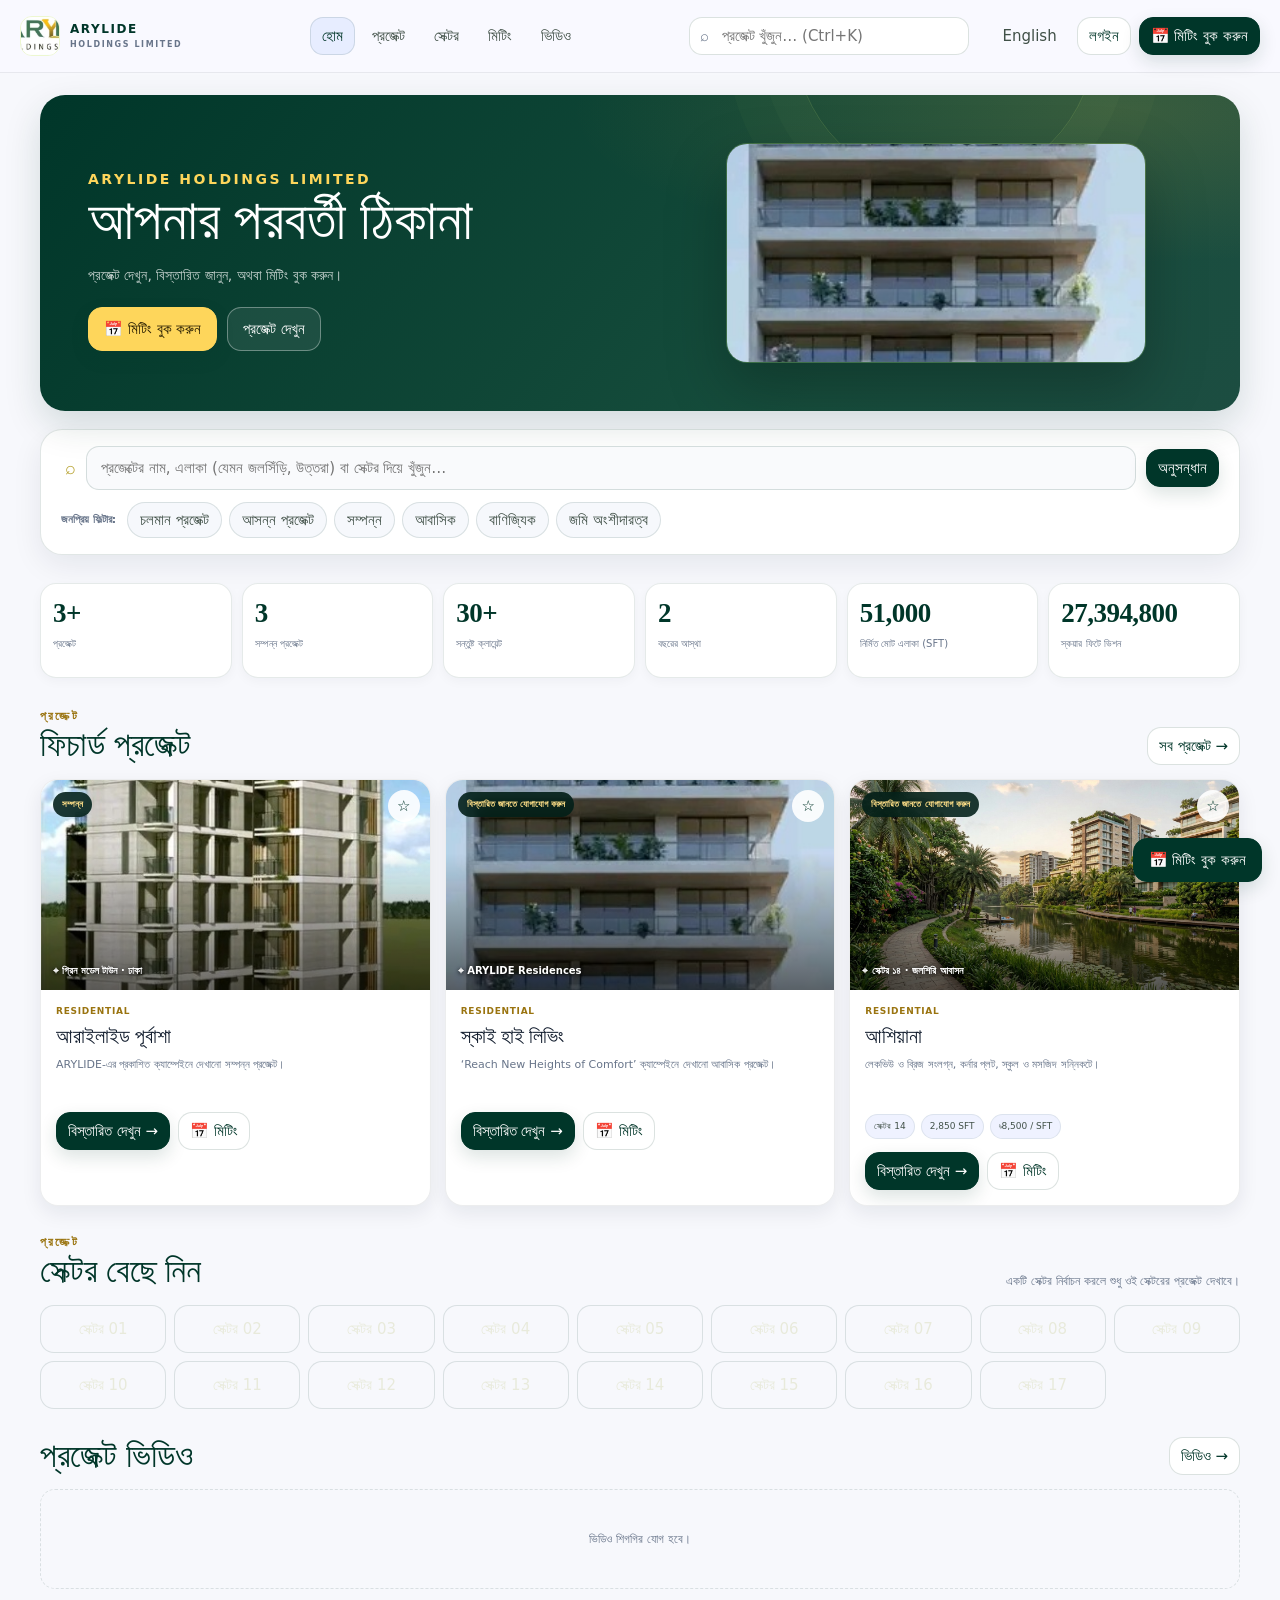
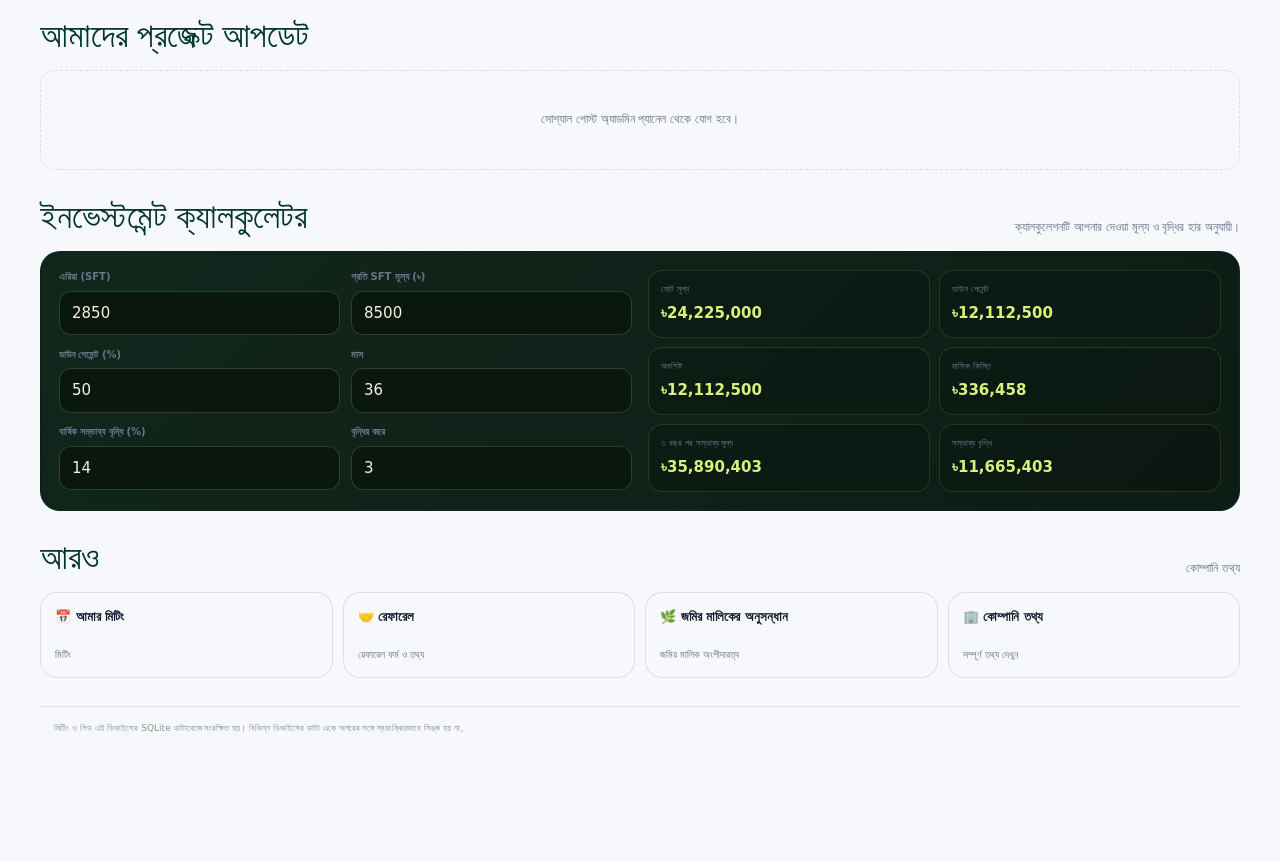
==== commit 84fac096: "feat: complete ARYLIDE 24/7 serverless cloud architecture, Sovereign Admin Suite, and Vercel/Netlify" ====
--- a/index.html
+++ b/index.html
@@ -1,1509 +1,3042 @@
 <!doctype html>
+
 <html lang="en">
+
 <head>
+
   <meta charset="utf-8">
+
   <meta name="viewport" content="width=device-width, initial-scale=1">
+
   <meta name="theme-color" content="#0c1513">
+
   <meta name="description" content="Explore ARYLIDE Holdings Limited's residential portfolio, land partnerships, and a source-linked guide to Jolshiri Abashon.">
+
   <meta name="apple-mobile-web-app-capable" content="yes">
+
   <meta name="apple-mobile-web-app-title" content="ARYLIDE">
+
   <meta name="apple-mobile-web-app-status-bar-style" content="black-translucent">
+
   <meta name="mobile-web-app-capable" content="yes">
+
   <link rel="manifest" href="manifest.webmanifest">
+
   <link rel="stylesheet" href="/app.css?v=20261012-meetings-1">
+
   <link rel="apple-touch-icon" href="assets/apple-touch-icon.png">
+
   <link rel="icon" type="image/png" sizes="64x64" href="assets/favicon-64.png">
+
   <title>ARYLIDE | Build What Comes Next</title>
+
   <style>
+
     :root {
+
       --night: #0c1513;
+
       --night-2: #11241d;
+
       --forest: #18392f;
+
       --forest-2: #244b3d;
+
       --forest-3: #37614e;
+
       --mint: #bbd0a4;
+
       --lime: #d7e36b;
+
       --gold: #d7b85e;
+
       --paper: #f4f6f1;
+
       --paper-2: #e9eee6;
+
       --white: #fff;
+
       --ink: #18211d;
+
       --muted: #68766e;
+
       --line: rgba(22, 50, 39, .15);
+
       --line-light: rgba(255,255,255,.14);
+
       --shadow: 0 24px 70px rgba(10, 26, 20, .16);
+
       --sans: Inter, "Segoe UI", system-ui, -apple-system, BlinkMacSystemFont, Arial, sans-serif;
+
       --serif: "Iowan Old Style", "Palatino Linotype", "Book Antiqua", Georgia, serif;
+
     }
+
     * { box-sizing: border-box; }
+
     html { scroll-behavior: smooth; scroll-padding-top: 92px; }
+
     body { margin: 0; color: var(--ink); background: var(--paper); font-family: var(--sans); font-size: 15px; line-height: 1.65; -webkit-font-smoothing: antialiased; }
+
     img { display: block; max-width: 100%; }
+
     a { color: inherit; text-decoration: none; }
+
     button, input, select, textarea { font: inherit; }
+
     button, a { -webkit-tap-highlight-color: transparent; }
+
     :focus-visible { outline: 3px solid var(--gold); outline-offset: 3px; }
+
     ::selection { color: var(--night); background: var(--lime); }
+
     .wrap { width: min(1240px, calc(100% - 48px)); margin-inline: auto; }
+
     .eyebrow { display: flex; align-items: center; gap: 10px; margin: 0 0 15px; color: #6e875a; font-family: var(--sans); font-size: 10px; font-weight: 800; letter-spacing: .17em; line-height: 1.45; text-transform: uppercase; }
+
     .eyebrow::before { width: 22px; height: 1px; flex: none; background: currentColor; content: ""; }
+
     .section-title { max-width: 800px; margin: 0; color: var(--night-2); font-family: var(--serif); font-size: clamp(34px, 4.6vw, 58px); font-weight: 500; line-height: 1.1; letter-spacing: -.045em; text-wrap: balance; }
+
     .section-copy { max-width: 650px; margin: 18px 0 0; color: var(--muted); font-size: 14px; line-height: 1.9; }
+
     .btn { display: inline-flex; min-height: 48px; align-items: center; justify-content: center; gap: 11px; padding: 0 19px; border: 1px solid transparent; border-radius: 5px; cursor: pointer; font-size: 12px; font-weight: 750; transition: transform .2s ease, background .2s ease, color .2s ease, border-color .2s ease; }
+
     .btn:hover { transform: translateY(-2px); }
+
     .btn svg { width: 16px; height: 16px; flex: none; }
+
     .btn-lime { color: #14251d; background: var(--lime); }
+
     .btn-lime:hover { background: #e3ed87; }
+
     .btn-outline-light { color: white; border-color: rgba(255,255,255,.28); background: rgba(255,255,255,.025); }
+
     .btn-outline-light:hover { border-color: rgba(255,255,255,.68); background: rgba(255,255,255,.08); }
+
     .btn-green { color: white; background: var(--forest); }
+
     .btn-green:hover { background: #244e3e; }
+
     .btn-outline { color: var(--forest); border-color: rgba(24,57,47,.26); background: transparent; }
+
     .btn-outline:hover { border-color: var(--forest); background: rgba(24,57,47,.05); }
+
     .install-btn[hidden] { display: none !important; }
+
     .icon { display: inline-block; width: 18px; height: 18px; flex: none; }
+
     .sr-only { position: absolute; width: 1px; height: 1px; padding: 0; margin: -1px; overflow: hidden; clip: rect(0,0,0,0); white-space: nowrap; border: 0; }
 
+
+
     /* navigation */
+
     .utility-bar { color: rgba(255,255,255,.71); background: #08100e; font-size: 10px; letter-spacing: .045em; }
+
     .utility-inner { display: flex; min-height: 31px; align-items: center; justify-content: space-between; gap: 16px; }
+
     .utility-left, .utility-right { display: flex; align-items: center; gap: 9px; }
+
     .utility-dot { width: 6px; height: 6px; border-radius: 50%; background: var(--lime); box-shadow: 0 0 0 4px rgba(215,227,107,.12); }
+
     .utility-right a { color: white; }
+
     .utility-right a:hover { color: var(--lime); }
+
     .site-header { position: sticky; z-index: 50; top: 0; border-bottom: 1px solid rgba(20,45,35,.09); background: rgba(248,250,246,.96); backdrop-filter: blur(18px); }
+
     .nav { display: flex; min-height: 76px; align-items: center; gap: 30px; }
+
     .brand-link { display: inline-flex; flex: none; align-items: center; padding: 3px 7px; border-radius: 3px; background: #fff; }
+
     .brand-img { width: 194px; height: 47px; object-fit: contain; }
+
     .nav-links { display: flex; align-items: center; gap: clamp(18px, 2.8vw, 35px); margin-left: auto; }
+
     .nav-links a { position: relative; color: #536259; font-size: 11px; font-weight: 650; transition: color .2s ease; }
+
     .nav-links a:hover { color: var(--forest); }
+
     .nav-links a:not(.nav-call)::after { position: absolute; right: 0; bottom: -7px; left: 0; height: 1px; background: var(--forest); content: ""; transform: scaleX(0); transform-origin: right; transition: transform .2s ease; }
+
     .nav-links a:not(.nav-call):hover::after { transform: scaleX(1); transform-origin: left; }
+
     .nav-call { display: inline-flex; min-height: 40px; align-items: center; gap: 9px; padding: 0 14px; color: white !important; background: var(--forest); }
+
     .nav-call:hover { background: var(--night-2); }
+
     .nav-call svg { width: 14px; height: 14px; }
+
     .menu-toggle { display: none; width: 42px; height: 42px; flex: none; place-items: center; border: 1px solid var(--line); border-radius: 5px; color: var(--forest); background: transparent; cursor: pointer; }
+
     .menu-toggle svg { width: 20px; height: 20px; }
 
+
+
     /* hero + interactive isometric city model */
+
     .hero { position: relative; overflow: hidden; color: white; background: var(--night); }
+
     .hero::before { position: absolute; inset: 0; background-image: linear-gradient(rgba(255,255,255,.025) 1px, transparent 1px), linear-gradient(90deg, rgba(255,255,255,.025) 1px, transparent 1px); background-size: 42px 42px; content: ""; mask-image: linear-gradient(90deg, transparent, #000 65%); opacity: .55; }
+
     .hero::after { position: absolute; top: -260px; right: -110px; width: 760px; height: 760px; border: 1px solid rgba(190,220,150,.075); border-radius: 50%; content: ""; box-shadow: 0 0 0 68px rgba(190,220,150,.025), 0 0 0 136px rgba(190,220,150,.018); pointer-events: none; }
+
     .hero-grid { position: relative; z-index: 1; display: grid; min-height: 705px; grid-template-columns: .85fr 1.15fr; align-items: center; gap: clamp(30px, 4.6vw, 66px); padding-block: 52px 76px; }
+
     .hero-copy-block { position: relative; z-index: 2; padding-block: 14px; }
+
     .hero-kicker { display: flex; align-items: center; gap: 10px; margin: 0 0 24px; color: var(--lime); font-size: 10px; font-weight: 800; letter-spacing: .17em; text-transform: uppercase; }
+
     .hero-kicker i { display: inline-block; width: 7px; height: 7px; border-radius: 50%; background: var(--lime); box-shadow: 0 0 0 5px rgba(215,227,107,.13); }
+
     .hero h1 { max-width: 620px; margin: 0; color: white; font-family: var(--serif); font-size: clamp(48px, 6.6vw, 82px); font-weight: 500; line-height: .99; letter-spacing: -.06em; text-wrap: balance; }
+
     .hero h1 span { color: var(--mint); font-style: italic; }
+
     .hero-description { max-width: 520px; margin: 24px 0 0; color: rgba(255,255,255,.65); font-size: 14px; line-height: 1.9; }
+
     .hero-actions { display: flex; flex-wrap: wrap; gap: 10px; margin-top: 28px; }
+
     .hero-notes { display: flex; flex-wrap: wrap; gap: 17px; margin-top: 32px; color: rgba(255,255,255,.48); font-size: 9px; letter-spacing: .09em; text-transform: uppercase; }
+
     .hero-notes span { display: inline-flex; align-items: center; gap: 8px; }
+
     .hero-notes svg { width: 14px; height: 14px; color: var(--mint); }
+
     .hero-notes b { color: inherit; font-weight: 400; }
+
     .hero-scene-wrap { position: relative; min-width: 0; perspective: 1300px; }
+
     .scene-card { position: relative; isolation: isolate; min-height: 526px; overflow: hidden; border: 1px solid rgba(255,255,255,.14); border-radius: 13px; background: linear-gradient(145deg, rgba(255,255,255,.075), rgba(255,255,255,.022)); box-shadow: 0 35px 100px rgba(0,0,0,.38), inset 0 1px 0 rgba(255,255,255,.08); transform-style: preserve-3d; }
+
     .scene-card::before { position: absolute; z-index: -1; inset: 0; background: radial-gradient(circle at 53% 46%, rgba(133,176,122,.17), transparent 55%), radial-gradient(circle at 90% 9%, rgba(215,227,107,.11), transparent 24%); content: ""; }
+
     .scene-toolbar { position: relative; z-index: 4; display: flex; height: 49px; align-items: center; justify-content: space-between; gap: 12px; padding: 0 15px; border-bottom: 1px solid rgba(255,255,255,.12); color: rgba(255,255,255,.6); font-family: Arial, sans-serif; font-size: 9px; font-weight: 700; letter-spacing: .13em; }
+
     .scene-status { display: inline-flex; align-items: center; gap: 8px; color: rgba(255,255,255,.82); }
+
     .scene-status i { width: 6px; height: 6px; border-radius: 50%; background: #9ed397; box-shadow: 0 0 10px #9ed397; }
+
     .motion-toggle { display: inline-flex; align-items: center; gap: 7px; padding: 5px 8px; border: 1px solid rgba(255,255,255,.14); border-radius: 3px; color: rgba(255,255,255,.65); background: rgba(255,255,255,.025); cursor: pointer; font-family: Arial, sans-serif; font-size: 9px; letter-spacing: .04em; }
+
     .motion-toggle:hover { border-color: rgba(255,255,255,.36); color: white; }
+
     .motion-toggle svg { width: 12px; height: 12px; }
+
     .scene-viewport { position: relative; display: grid; height: 426px; place-items: center; overflow: hidden; }
+
     .scene-glow { position: absolute; width: 77%; aspect-ratio: 1; border: 1px solid rgba(182,212,155,.07); border-radius: 50%; box-shadow: 0 0 0 34px rgba(182,212,155,.025), 0 0 0 70px rgba(182,212,155,.018), 0 0 54px rgba(143,181,122,.09) inset; animation: halo 6s ease-in-out infinite alternate; }
+
     .scene-model { position: relative; width: min(100%, 610px); transform: perspective(1200px) rotateX(var(--tilt-y, 0deg)) rotateY(var(--tilt-x, 0deg)); transform-style: preserve-3d; transition: transform .22s ease-out; animation: model-float 6.8s ease-in-out infinite; }
+
     .scene-model svg { width: 100%; height: auto; overflow: visible; filter: drop-shadow(0 22px 18px rgba(0,0,0,.2)); }
+
     .scene-world { transform-origin: 50% 50%; }
+
     .city-tower { transform-box: fill-box; transform-origin: center bottom; animation: tower-breathe 5s ease-in-out infinite alternate; }
+
     .city-tower:nth-of-type(2n) { animation-delay: -2s; }
+
     .city-tower:nth-of-type(3n) { animation-delay: -3.6s; }
+
     .tower-window { stroke: rgba(226,239,213,.54); stroke-width: 1; }
+
     .tree-crown { transform-box: fill-box; transform-origin: center bottom; animation: tree-sway 4s ease-in-out infinite alternate; }
+
     .tree-crown:nth-of-type(2n) { animation-delay: -1.6s; }
+
     .beacon-ring { transform-box: fill-box; transform-origin: center; animation: beacon 2.6s ease-out infinite; }
+
     .beacon-ring.delay { animation-delay: 1.3s; }
+
     .scene-float { position: absolute; z-index: 5; display: flex; align-items: center; gap: 10px; padding: 10px 13px; border: 1px solid rgba(255,255,255,.14); border-radius: 7px; color: white; background: rgba(12,27,22,.77); box-shadow: 0 12px 28px rgba(0,0,0,.2); backdrop-filter: blur(12px); animation: card-float 5s ease-in-out infinite; }
+
     .scene-float .mini-icon { display: grid; width: 30px; height: 30px; flex: none; place-items: center; border-radius: 5px; color: var(--lime); background: rgba(215,227,107,.12); }
+
     .scene-float .mini-icon svg { width: 17px; height: 17px; }
+
     .scene-float span { display: flex; flex-direction: column; color: rgba(255,255,255,.53); font-family: Arial, sans-serif; font-size: 8px; letter-spacing: .1em; line-height: 1.45; text-transform: uppercase; }
+
     .scene-float strong { color: white; font-size: 12px; letter-spacing: .015em; text-transform: none; }
+
     .scene-float.f1 { top: 69px; left: 16px; }
+
     .scene-float.f2 { right: 16px; bottom: 39px; animation-delay: -2s; }
+
     .scene-label { position: absolute; z-index: 2; color: rgba(221,238,206,.48); font-family: Arial, sans-serif; font-size: 8px; letter-spacing: .15em; }
+
     .scene-label.l1 { top: 99px; right: 24px; }
+
     .scene-label.l2 { bottom: 35px; left: 24px; }
+
     .scene-foot { display: flex; min-height: 50px; align-items: center; justify-content: space-between; gap: 12px; padding: 0 16px; border-top: 1px solid rgba(255,255,255,.1); color: rgba(255,255,255,.39); font-family: Arial, sans-serif; font-size: 8px; letter-spacing: .12em; text-transform: uppercase; }
+
     .scene-foot strong { color: var(--mint); font-weight: 600; }
+
     .hero-statbar { position: relative; z-index: 2; border-top: 1px solid rgba(255,255,255,.1); background: rgba(255,255,255,.025); }
+
     .hero-stats { display: grid; grid-template-columns: repeat(4,1fr); }
+
     .hero-stat { min-height: 96px; display: flex; flex-direction: column; justify-content: center; padding: 15px 23px; border-right: 1px solid rgba(255,255,255,.11); }
+
     .hero-stat:first-child { padding-left: 0; }
+
     .hero-stat:last-child { border-right: 0; }
+
     .hero-stat strong { color: white; font-family: Arial, sans-serif; font-size: clamp(20px,2.5vw,29px); font-weight: 500; letter-spacing: -.055em; line-height: 1.2; }
+
     .hero-stat span { margin-top: 5px; color: rgba(255,255,255,.48); font-size: 10px; line-height: 1.4; }
+
     .hero-stat small { color: var(--mint); font-size: 8px; font-weight: 700; letter-spacing: .1em; text-transform: uppercase; }
 
+
+
     /* motion / ticker */
+
     .ticker { overflow: hidden; border-bottom: 1px solid rgba(24,57,47,.08); background: #e8eee4; }
+
     .ticker-track { display: flex; width: max-content; align-items: center; gap: 32px; min-height: 49px; animation: ticker-scroll 38s linear infinite; }
+
     .ticker span { display: inline-flex; align-items: center; gap: 10px; color: #576b5e; font-family: Arial, sans-serif; font-size: 9px; font-weight: 700; letter-spacing: .13em; text-transform: uppercase; white-space: nowrap; }
+
     .ticker span::before { width: 5px; height: 5px; border-radius: 50%; background: #91a65e; content: ""; }
+
     .ticker:hover .ticker-track { animation-play-state: paused; }
 
+
+
     /* ARYLIDE company overview */
+
     .company-overview { padding: 82px 0; background: #edf2e9; }
+
     .company-overview-grid { display: grid; grid-template-columns: 1.1fr .9fr; align-items: center; gap: clamp(25px,5vw,62px); }
+
     .company-overview .section-title { max-width: 650px; }
+
     .company-overview-copy { max-width: 660px; margin: 17px 0 0; color: var(--muted); font-size: 13px; line-height: 1.9; }
+
     .company-overview-note { margin: 11px 0 0; color: #7c877e; font-size: 9px; line-height: 1.7; }
+
     .company-metrics { display: grid; grid-template-columns: repeat(3,minmax(0,1fr)); gap: 10px; }
+
     .company-metric { min-height: 126px; padding: 18px; border: 1px solid rgba(24,57,47,.12); border-radius: 7px; background: rgba(255,255,255,.82); }
+
     .company-metric strong { display: block; color: #b5a02b; font-family: Arial,sans-serif; font-size: clamp(24px,3vw,36px); font-weight: 750; letter-spacing: -.055em; line-height: 1.1; }
+
     .company-metric span { display: block; margin-top: 9px; color: #526257; font-size: 9px; font-weight: 750; letter-spacing: .065em; line-height: 1.45; text-transform: uppercase; }
+
     .lead-form-grid { display: grid; grid-template-columns: repeat(2,minmax(0,1fr)); gap: 14px; margin-top: 25px; }
+
     .lead-form-grid .contact-form { background: #10251d; }
+
     .lead-form-grid .contact-form h3 { color: #f7f7ef; }
+
     .lead-form-grid .form-bottom { align-items: flex-end; }
+
     @media(max-width:760px) { .lead-form-grid { grid-template-columns: 1fr; } }
 
+
+
     /* location overview */
+
     .location-section { padding: 112px 0 106px; }
+
     .section-top { display: flex; align-items: end; justify-content: space-between; gap: 30px; margin-bottom: 48px; }
+
     .section-top .section-copy { max-width: 445px; margin: 0 0 3px; }
+
     .location-grid { display: grid; grid-template-columns: .9fr 1.1fr; gap: clamp(30px,5vw,65px); align-items: stretch; }
+
     .location-visual { position: relative; display: block; min-height: 410px; overflow: hidden; border: 1px solid rgba(24,57,47,.1); border-radius: 10px; background: #e3ebe0; box-shadow: var(--shadow); cursor: pointer; transition: transform .22s ease, box-shadow .22s ease; }
+
     .location-visual:hover { box-shadow: 0 28px 70px rgba(10,26,20,.2); transform: translateY(-3px); }
+
     .map-action-hint { position: absolute; z-index: 2; bottom: 12px; left: 13px; display: inline-flex; align-items: center; gap: 7px; padding: 7px 10px; border: 1px solid rgba(255,255,255,.35); border-radius: 4px; color: white; background: rgba(24,57,47,.91); font-family: Arial,sans-serif; font-size: 8px; font-weight: 750; letter-spacing: .08em; text-transform: uppercase; }
+
     .map-action-hint svg { width: 13px; height: 13px; }
+
     .location-visual::before { position: absolute; inset: 0; background: radial-gradient(circle at 38% 48%, rgba(127,163,110,.1), transparent 60%); content: ""; }
+
     .location-visual svg { position: absolute; inset: 0; width: 100%; height: 100%; }
+
     .not-to-scale { position: absolute; right: 13px; bottom: 12px; padding: 6px 8px; border: 1px solid rgba(24,57,47,.12); border-radius: 3px; color: rgba(24,57,47,.58); background: rgba(255,255,255,.68); font-family: Arial, sans-serif; font-size: 8px; letter-spacing: .1em; text-transform: uppercase; }
+
     .location-info { display: flex; flex-direction: column; justify-content: center; }
+
     .location-info .section-title { font-size: clamp(33px,3.8vw,48px); }
+
     .location-info > p { max-width: 600px; margin: 16px 0 0; color: var(--muted); font-size: 13px; line-height: 1.9; }
+
     .location-cards { display: grid; grid-template-columns: repeat(2,1fr); gap: 10px; margin-top: 25px; }
+
     .location-fact { padding: 15px 16px; border: 1px solid rgba(24,57,47,.11); border-radius: 6px; background: rgba(255,255,255,.72); }
+
     .location-fact span { display: block; color: #839079; font-family: Arial,sans-serif; font-size: 8px; font-weight: 700; letter-spacing: .12em; text-transform: uppercase; }
+
     .location-fact strong { display: block; margin-top: 5px; color: var(--forest); font-size: 13px; font-weight: 700; line-height: 1.5; }
+
     .location-actions { display: flex; flex-wrap: wrap; align-items: center; gap: 9px; margin-top: 22px; }
+
     .location-actions .btn { min-height: 44px; }
+
     .location-actions .btn svg { width: 16px; height: 16px; }
+
     .location-pin-note { max-width: 570px; margin: 10px 0 0 !important; color: #7b867f !important; font-size: 9px !important; line-height: 1.7 !important; }
+
     .source-inline { display: inline-flex; align-items: center; gap: 6px; margin-top: 17px; color: #4f715e; font-size: 10px; font-weight: 700; }
+
     .source-inline svg { width: 13px; height: 13px; }
+
     .source-inline:hover { color: #243d30; }
+
     .route-details { margin-top: 16px; border-top: 1px solid var(--line); }
+
     .route-details summary { display: flex; justify-content: space-between; gap: 12px; padding: 12px 0; color: var(--forest); cursor: pointer; font-size: 11px; font-weight: 700; list-style: none; }
+
     .route-details summary::-webkit-details-marker { display: none; }
+
     .route-details summary::after { content: "+"; color: #7c955c; font-size: 18px; font-weight: 400; line-height: 1; }
+
     .route-details[open] summary::after { content: "−"; }
+
     .route-details p { margin: 0 0 14px; color: var(--muted); font-size: 11px; line-height: 1.8; }
 
+
+
     /* sourced masterplan data */
+
     .plan-section { position: relative; overflow: hidden; padding: 104px 0 112px; color: white; background: var(--night-2); }
+
     .plan-section::before { position: absolute; top: -270px; right: -110px; width: 650px; height: 650px; border: 1px solid rgba(215,227,107,.09); border-radius: 50%; content: ""; box-shadow: 0 0 0 70px rgba(215,227,107,.023), 0 0 0 140px rgba(215,227,107,.015); }
+
     .plan-section .eyebrow { color: var(--lime); }
+
     .plan-section .section-title { color: white; }
+
     .plan-section .section-copy { color: rgba(255,255,255,.59); }
+
     .plan-head { position: relative; z-index: 1; display: flex; align-items: end; justify-content: space-between; gap: 25px; margin-bottom: 40px; }
+
     .plan-badge { display: inline-flex; align-items: center; gap: 9px; padding: 9px 12px; border: 1px solid rgba(215,227,107,.28); border-radius: 4px; color: var(--lime); background: rgba(215,227,107,.06); font-family: Arial, sans-serif; font-size: 8px; font-weight: 700; letter-spacing: .12em; text-transform: uppercase; white-space: nowrap; }
+
     .plan-badge svg { width: 14px; height: 14px; }
+
     .plan-tiles { position: relative; z-index: 1; display: grid; grid-template-columns: repeat(4,1fr); gap: 12px; }
+
     .plan-tile { position: relative; min-height: 155px; padding: 21px 20px; overflow: hidden; border: 1px solid rgba(255,255,255,.12); border-radius: 7px; background: linear-gradient(145deg,rgba(255,255,255,.075),rgba(255,255,255,.025)); }
+
     .plan-tile::after { position: absolute; right: -20px; bottom: -35px; width: 94px; height: 94px; border: 1px solid rgba(215,227,107,.13); border-radius: 50%; content: ""; box-shadow: 0 0 0 14px rgba(215,227,107,.025); }
+
     .plan-tile span { display: block; color: rgba(255,255,255,.47); font-family: Arial,sans-serif; font-size: 8px; font-weight: 700; letter-spacing: .12em; text-transform: uppercase; }
+
     .plan-tile strong { display: block; margin-top: 14px; color: var(--mint); font-family: Arial,sans-serif; font-size: clamp(25px,3vw,37px); font-weight: 500; letter-spacing: -.06em; line-height: 1.08; }
+
     .plan-tile small { display: block; max-width: 200px; margin-top: 8px; color: rgba(255,255,255,.49); font-size: 10px; line-height: 1.55; }
+
     .landuse-panel { position: relative; z-index: 1; display: grid; grid-template-columns: .82fr 1.18fr; gap: 38px; margin-top: 20px; padding: clamp(24px,4vw,42px); border: 1px solid rgba(255,255,255,.12); border-radius: 8px; background: rgba(255,255,255,.035); }
+
     .landuse-panel h3 { margin: 0; color: white; font-family: var(--serif); font-size: 28px; font-weight: 500; line-height: 1.15; }
+
     .landuse-panel > div:first-child p { margin: 12px 0 0; color: rgba(255,255,255,.53); font-size: 11px; line-height: 1.8; }
+
     .landuse-list { display: grid; gap: 15px; }
+
     .landuse-row { display: grid; grid-template-columns: minmax(118px,.65fr) 1.35fr auto; align-items: center; gap: 13px; }
+
     .landuse-row span { color: rgba(255,255,255,.71); font-size: 10px; }
+
     .landuse-row strong { color: white; font-family: Arial,sans-serif; font-size: 10px; font-weight: 600; white-space: nowrap; }
+
     .landuse-track { height: 5px; overflow: hidden; border-radius: 9px; background: rgba(255,255,255,.1); }
+
     .landuse-track i { display: block; height: 100%; border-radius: inherit; background: linear-gradient(90deg,#8aa969,var(--lime)); box-shadow: 0 0 10px rgba(215,227,107,.2); }
+
     .plan-disclaimer { position: relative; z-index: 1; margin: 15px 0 0; color: rgba(255,255,255,.4); font-size: 9px; line-height: 1.7; }
+
     .plan-details { position: relative; z-index: 1; margin-top: 15px; border: 1px solid rgba(255,255,255,.12); border-radius: 6px; background: rgba(0,0,0,.12); }
+
     .plan-details summary { display: flex; align-items: center; justify-content: space-between; gap: 14px; padding: 15px 17px; color: rgba(255,255,255,.86); cursor: pointer; font-size: 11px; font-weight: 700; list-style: none; }
+
     .plan-details summary::-webkit-details-marker { display: none; }
+
     .plan-details summary::after { content: "+"; color: var(--lime); font-size: 20px; font-weight: 300; }
+
     .plan-details[open] summary::after { content: "−"; }
+
     .plan-table-wrap { overflow: auto; padding: 0 17px 17px; }
+
     .plan-table { width: 100%; border-collapse: collapse; color: rgba(255,255,255,.68); font-size: 10px; }
+
     .plan-table th, .plan-table td { padding: 9px 10px; border-bottom: 1px solid rgba(255,255,255,.085); text-align: left; white-space: nowrap; }
+
     .plan-table th { color: var(--mint); font-size: 8px; letter-spacing: .09em; text-transform: uppercase; }
+
     .plan-table tr:last-child td { border-bottom: 0; }
 
+
+
     /* facilities in the official layout */
+
     .facilities-section { padding: 107px 0 113px; background: #e9eee7; }
+
     .facilities-head { display: flex; align-items: end; justify-content: space-between; gap: 26px; margin-bottom: 38px; }
+
     .facilities-head .section-copy { max-width: 450px; margin-bottom: 2px; }
+
     .facility-grid { display: grid; grid-template-columns: repeat(3,1fr); gap: 12px; }
+
     .facility-card { position: relative; min-height: 230px; padding: 24px; overflow: hidden; border: 1px solid rgba(24,57,47,.1); border-radius: 7px; background: rgba(255,255,255,.74); transition: transform .22s ease, box-shadow .22s ease, border-color .22s ease; }
+
     .facility-card:hover { border-color: rgba(24,57,47,.24); box-shadow: 0 17px 38px rgba(22,54,39,.08); transform: translateY(-3px); }
+
     .facility-num { color: #849777; font-family: Arial,sans-serif; font-size: 9px; font-weight: 700; letter-spacing: .13em; }
+
     .facility-card h3 { margin: 19px 0 9px; color: var(--forest); font-size: 15px; font-weight: 750; }
+
     .facility-card p { margin: 0; color: var(--muted); font-size: 11px; line-height: 1.8; }
+
     .facility-card .card-icon { position: absolute; top: 20px; right: 20px; display: grid; width: 39px; height: 39px; place-items: center; border: 1px solid rgba(24,57,47,.14); border-radius: 50%; color: #6e8a58; background: #f7f9f4; }
+
     .facility-card .card-icon svg { width: 18px; height: 18px; }
+
     .facility-detail { margin-top: 15px; border: 1px solid rgba(24,57,47,.14); border-radius: 6px; background: rgba(255,255,255,.66); }
+
     .facility-detail summary { display: flex; align-items: center; justify-content: space-between; gap: 15px; padding: 15px 18px; color: var(--forest); cursor: pointer; font-size: 11px; font-weight: 750; list-style: none; }
+
     .facility-detail summary::-webkit-details-marker { display: none; }
+
     .facility-detail summary::after { content: "+"; color: #7d955e; font-size: 20px; font-weight: 300; }
+
     .facility-detail[open] summary::after { content: "−"; }
+
     .facility-detail-body { display: grid; grid-template-columns: repeat(2,1fr); gap: 12px; padding: 0 18px 19px; }
+
     .detail-group { padding: 13px; border-radius: 4px; background: rgba(24,57,47,.045); }
+
     .detail-group strong { display: block; margin-bottom: 5px; color: var(--forest); font-size: 10px; }
+
     .detail-group p { margin: 0; color: var(--muted); font-size: 10px; line-height: 1.8; }
 
+
+
     /* project update stream */
+
     .updates-section { padding: 103px 0 108px; color: white; background: var(--forest); }
+
     .updates-section .eyebrow { color: var(--lime); }
+
     .updates-section .section-title { color: white; }
+
     .updates-section .section-copy { color: rgba(255,255,255,.6); }
+
     .updates-head { display: flex; align-items: end; justify-content: space-between; gap: 25px; margin-bottom: 35px; }
+
     .updates-head .section-copy { max-width: 450px; margin: 0; }
+
     .update-grid { display: grid; grid-template-columns: repeat(4,1fr); gap: 10px; }
+
     .update-card { display: flex; min-height: 172px; flex-direction: column; justify-content: space-between; padding: 19px; border: 1px solid rgba(255,255,255,.17); border-radius: 6px; background: rgba(255,255,255,.035); transition: border-color .2s ease, background .2s ease, transform .2s ease; }
+
     .update-card:hover { border-color: rgba(215,227,107,.47); background: rgba(255,255,255,.07); transform: translateY(-3px); }
+
     .update-card span { display: inline-flex; align-items: center; gap: 7px; color: var(--lime); font-family: Arial,sans-serif; font-size: 8px; font-weight: 700; letter-spacing: .11em; text-transform: uppercase; }
+
     .update-card span::before { width: 5px; height: 5px; border-radius: 50%; background: var(--lime); content: ""; }
+
     .update-card strong { display: block; max-width: 210px; color: white; font-family: var(--serif); font-size: 22px; font-weight: 500; line-height: 1.2; }
+
     .update-card small { color: rgba(255,255,255,.47); font-size: 9px; line-height: 1.6; }
+
     .update-foot { display: flex; align-items: center; justify-content: space-between; gap: 20px; margin-top: 19px; padding-top: 17px; border-top: 1px solid rgba(255,255,255,.13); }
+
     .update-foot p { max-width: 730px; margin: 0; color: rgba(255,255,255,.48); font-size: 9px; line-height: 1.7; }
+
     .update-foot .btn { flex: none; }
 
+
+
     /* residential offer from Arylide campaign */
+
     .home-offer-section { padding: 102px 0; background: var(--paper); }
+
     .home-offer { display: grid; grid-template-columns: 1fr .95fr; overflow: hidden; border: 1px solid rgba(24,57,47,.1); border-radius: 9px; background: #fff; box-shadow: var(--shadow); }
+
     .offer-visual { position: relative; min-height: 425px; overflow: hidden; background: #dce7df; }
+
     .offer-visual img { position: absolute; inset: 0; width: 100%; height: 100%; object-fit: cover; object-position: center; }
+
     .offer-visual::after { position: absolute; inset: 40% 0 0; background: linear-gradient(0deg,rgba(8,26,20,.55),transparent); content: ""; }
+
     .offer-visual-label { position: absolute; z-index: 1; right: 18px; bottom: 18px; left: 18px; display: flex; align-items: end; justify-content: space-between; gap: 14px; color: white; }
+
     .offer-visual-label span { font-family: Arial,sans-serif; font-size: 9px; font-weight: 700; letter-spacing: .13em; text-transform: uppercase; }
+
     .offer-visual-label small { color: rgba(255,255,255,.75); font-size: 9px; }
+
     .offer-copy { display: flex; flex-direction: column; justify-content: center; padding: clamp(27px,5vw,55px); }
+
     .offer-copy .section-title { font-size: clamp(33px,3.8vw,46px); }
+
     .offer-copy > p { margin: 15px 0 0; color: var(--muted); font-size: 12px; line-height: 1.9; }
+
     .offer-specs { display: grid; grid-template-columns: repeat(2,1fr); gap: 10px; margin: 22px 0; }
+
     .offer-spec { padding: 12px 13px; border: 1px solid rgba(24,57,47,.11); border-radius: 4px; background: #f8faf6; }
+
     .offer-spec strong { display: block; color: var(--forest); font-family: Arial,sans-serif; font-size: 20px; font-weight: 600; letter-spacing: -.04em; }
+
     .offer-spec span { display: block; margin-top: 3px; color: #758178; font-size: 9px; }
+
     .offer-tags { display: flex; flex-wrap: wrap; gap: 7px; margin: 0 0 20px; }
+
     .offer-tags span { padding: 6px 9px; border: 1px solid rgba(24,57,47,.12); border-radius: 20px; color: #5b6e61; font-size: 9px; }
+
     .offer-disclaimer { margin: 13px 0 0 !important; color: #7a857d !important; font-size: 9px !important; line-height: 1.7 !important; }
 
+
+
     /* portfolio dashboard */
+
     .portfolio-section { padding: 110px 0 115px; background: #e9eee7; }
+
     .portfolio-head { display: flex; align-items: end; justify-content: space-between; gap: 24px; margin-bottom: 29px; }
+
     .portfolio-head .section-copy { max-width: 450px; margin-bottom: 3px; }
+
     .portfolio-filters { display: flex; flex-wrap: wrap; gap: 7px; margin-bottom: 22px; }
+
     .filter-btn { min-height: 34px; padding: 0 12px; border: 1px solid rgba(24,57,47,.15); border-radius: 99px; color: #637169; background: transparent; cursor: pointer; font-family: Arial,sans-serif; font-size: 9px; font-weight: 700; transition: all .2s ease; }
+
     .filter-btn:hover, .filter-btn.active { border-color: var(--forest); color: white; background: var(--forest); }
+
     .project-grid { display: grid; grid-template-columns: repeat(3,1fr); gap: 14px; }
+
     .project-card { overflow: hidden; border: 1px solid rgba(24,57,47,.1); border-radius: 7px; background: white; box-shadow: 0 7px 20px rgba(20,50,37,.04); transition: transform .25s ease, box-shadow .25s ease; }
+
     .project-card:hover { box-shadow: 0 18px 36px rgba(20,50,37,.11); transform: translateY(-4px); }
+
     .project-card[hidden] { display: none !important; }
+
     .project-image { position: relative; height: 214px; overflow: hidden; background: #dfe8e0; }
+
     .project-image img { width: 100%; height: 100%; object-fit: cover; transition: transform .6s ease; }
+
     .project-card:hover .project-image img { transform: scale(1.04); }
+
     .project-image.poster { padding: 9px; background: #e3e9e3; }
+
     .project-image.poster img { object-fit: contain; }
+
     .project-image.poster.dark { background: #dfe8f0; }
+
     .project-chip { position: absolute; top: 12px; left: 12px; padding: 6px 8px; border: 1px solid rgba(255,255,255,.28); border-radius: 3px; color: white; background: rgba(13,37,28,.79); font-family: Arial,sans-serif; font-size: 8px; font-weight: 750; letter-spacing: .1em; text-transform: uppercase; }
+
     .project-body { padding: 19px 19px 18px; }
+
     .project-body .eyebrow { margin-bottom: 8px; font-size: 8px; }
+
     .project-body h3 { margin: 0; color: var(--forest); font-family: var(--serif); font-size: 24px; font-weight: 500; line-height: 1.15; }
+
     .project-body p { min-height: 42px; margin: 9px 0 12px; color: var(--muted); font-size: 10px; line-height: 1.75; }
+
     .project-meta { display: flex; flex-wrap: wrap; gap: 6px; margin-bottom: 15px; }
+
     .project-meta span { padding: 5px 7px; border-radius: 2px; color: #5e6d63; background: #eff3ed; font-size: 8px; }
+
     .project-link { display: inline-flex; align-items: center; gap: 7px; color: #496b55; font-size: 9px; font-weight: 750; }
+
     .project-link svg { width: 13px; height: 13px; }
+
     .project-link:hover { color: var(--night); }
+
     .portfolio-note { margin: 16px 0 0; color: #758078; font-size: 9px; line-height: 1.7; }
 
+
+
     /* supplied campaign artwork gallery */
+
     .campaign-section { padding: 92px 0; background: #f8faf6; }
+
     .campaign-head { display: flex; align-items: end; justify-content: space-between; gap: 25px; margin-bottom: 27px; }
+
     .campaign-head .section-copy { max-width: 450px; margin: 0 0 3px; }
+
     .campaign-grid { display: grid; grid-template-columns: repeat(4,1fr); gap: 12px; }
+
     .campaign-card { overflow: hidden; border: 1px solid rgba(24,57,47,.12); border-radius: 7px; background: white; box-shadow: 0 8px 23px rgba(20,50,37,.05); transition: transform .22s ease, box-shadow .22s ease; }
+
     .campaign-card:hover { box-shadow: 0 16px 34px rgba(20,50,37,.11); transform: translateY(-4px); }
+
     .campaign-art { position: relative; display: block; width: 100%; aspect-ratio: .9; padding: 8px; overflow: hidden; border: 0; background: #edf1ec; cursor: zoom-in; }
+
     .campaign-art img { width: 100%; height: 100%; object-fit: contain; transition: transform .45s ease; }
+
     .campaign-card:hover .campaign-art img { transform: scale(1.025); }
+
     .campaign-art::after { position: absolute; right: 13px; bottom: 13px; display: grid; width: 30px; height: 30px; place-items: center; border: 1px solid rgba(255,255,255,.65); border-radius: 50%; color: white; background: rgba(15,38,29,.72); content: "+"; font-family: Arial,sans-serif; font-size: 19px; font-weight: 300; line-height: 1; }
+
     .campaign-copy { padding: 14px 15px 16px; }
+
     .campaign-copy span { color: #829179; font-family: Arial,sans-serif; font-size: 8px; font-weight: 750; letter-spacing: .1em; text-transform: uppercase; }
+
     .campaign-copy h3 { margin: 5px 0 0; color: var(--forest); font-family: var(--serif); font-size: 19px; font-weight: 500; line-height: 1.2; }
+
     .campaign-copy p { margin: 6px 0 0; color: var(--muted); font-size: 9px; line-height: 1.65; }
+
     .lightbox[hidden] { display: none !important; }
+
     .lightbox { position: fixed; z-index: 110; inset: 0; display: grid; place-items: center; padding: 24px; background: rgba(5,12,10,.9); backdrop-filter: blur(10px); }
+
     .lightbox-inner { position: relative; display: flex; max-width: min(92vw,850px); max-height: 92vh; flex-direction: column; align-items: center; gap: 11px; }
+
     .lightbox img { display: block; max-width: 100%; max-height: 83vh; object-fit: contain; border-radius: 4px; box-shadow: 0 25px 80px rgba(0,0,0,.45); }
+
     .lightbox figcaption { color: rgba(255,255,255,.8); font-size: 11px; text-align: center; }
+
     .lightbox-close { position: fixed; top: 17px; right: 20px; display: grid; width: 42px; height: 42px; place-items: center; border: 1px solid rgba(255,255,255,.36); border-radius: 50%; color: white; background: rgba(255,255,255,.08); cursor: pointer; font-size: 25px; line-height: 1; }
+
     .lightbox-close:hover { background: rgba(255,255,255,.18); }
+
     body.lightbox-open { overflow: hidden; }
 
+
+
     /* ARYLIDE services */
+
     .services-section { padding: 92px 0; background: var(--paper-2); }
+
     .services-section .facility-grid { grid-template-columns: repeat(4,1fr); }
+
     .services-section .facility-card { min-height: 205px; background: rgba(255,255,255,.72); }
 
+
+
     /* landowner opportunity */
+
     .land-section { padding: 104px 0; background: var(--paper); }
+
     .land-card { display: grid; grid-template-columns: .8fr 1.2fr; overflow: hidden; border-radius: 10px; color: white; background: var(--night); box-shadow: var(--shadow); }
+
     .land-art { position: relative; min-height: 440px; overflow: hidden; background: #dfe6e4; }
+
     .land-art img { position: absolute; inset: 0; width: 100%; height: 100%; object-fit: cover; object-position: center top; }
+
     .land-content { padding: clamp(29px,5vw,56px); }
+
     .land-content .eyebrow { color: var(--lime); }
+
     .land-content .section-title { color: white; font-size: clamp(33px,3.8vw,47px); }
+
     .land-content > p { max-width: 660px; margin: 16px 0 0; color: rgba(255,255,255,.64); font-size: 12px; line-height: 1.9; }
+
     .land-points { display: grid; grid-template-columns: 1fr 1fr; gap: 9px; margin: 23px 0 25px; }
+
     .land-point { display: flex; align-items: flex-start; gap: 9px; color: rgba(255,255,255,.75); font-size: 10px; line-height: 1.6; }
+
     .land-point svg { width: 15px; height: 15px; flex: none; margin-top: 1px; color: var(--lime); }
+
     .land-disclaimer { margin: 15px 0 0 !important; color: rgba(255,255,255,.39) !important; font-size: 9px !important; }
+
     .authority-routes { display: grid; grid-template-columns: repeat(3,1fr); gap: 9px; margin-top: 21px; }
+
     .authority-route { padding: 12px; border: 1px solid rgba(255,255,255,.13); border-radius: 4px; background: rgba(255,255,255,.035); }
+
     .authority-route strong { display: block; color: var(--mint); font-size: 9px; }
+
     .authority-route span { display: block; margin-top: 5px; color: rgba(255,255,255,.47); font-size: 8px; line-height: 1.55; }
 
+
+
     /* referral banner */
+
     .referral { padding: 42px 0; background: #dce5d4; }
+
     .referral-box { display: flex; align-items: center; justify-content: space-between; gap: 25px; padding: 25px 32px; border: 1px solid rgba(24,57,47,.12); border-radius: 7px; background: #f8faf5; }
+
     .referral-left { display: flex; align-items: center; gap: 15px; }
+
     .referral-icon { display: grid; width: 47px; height: 47px; flex: none; place-items: center; border-radius: 50%; color: var(--forest); background: var(--lime); }
+
     .referral-icon svg { width: 22px; height: 22px; }
+
     .referral-copy .eyebrow { margin-bottom: 4px; }
+
     .referral-copy h2 { margin: 0; color: var(--forest); font-family: var(--serif); font-size: 25px; font-weight: 500; line-height: 1.2; }
+
     .referral-copy p { max-width: 650px; margin: 6px 0 0; color: var(--muted); font-size: 9px; line-height: 1.7; }
+
     .referral-amount { flex: none; padding-left: 25px; border-left: 1px solid var(--line); text-align: right; }
+
     .referral-amount strong { display: block; color: var(--forest); font-family: Arial,sans-serif; font-size: 27px; font-weight: 650; letter-spacing: -.05em; white-space: nowrap; }
+
     .referral-amount span { color: var(--muted); font-size: 8px; }
+
     .referral-steps { display: grid; grid-template-columns: repeat(3,1fr); gap: 10px; margin-top: 12px; }
+
     .referral-step { min-height: 142px; padding: 18px; border: 1px solid rgba(24,57,47,.12); border-radius: 6px; background: rgba(248,250,245,.92); }
+
     .referral-step b { display: block; color: #81916e; font-family: Arial,sans-serif; font-size: 8px; letter-spacing: .12em; text-transform: uppercase; }
+
     .referral-step strong { display: block; margin-top: 10px; color: var(--forest); font-family: var(--serif); font-size: 19px; font-weight: 500; line-height: 1.2; }
+
     .referral-step p { margin: 7px 0 0; color: var(--muted); font-size: 9px; line-height: 1.7; }
+
     .referral-terms { margin: 10px 0 0; color: #78847b; font-size: 9px; line-height: 1.7; }
 
+
+
     /* official source library */
+
     .sources-section { padding: 108px 0 112px; background: #f8f9f5; }
+
     .source-head { display: flex; align-items: end; justify-content: space-between; gap: 25px; margin-bottom: 32px; }
+
     .source-head .section-copy { max-width: 450px; margin: 0 0 2px; }
+
     .source-grid { display: grid; grid-template-columns: repeat(3,1fr); gap: 10px; }
+
     .source-card { display: flex; min-height: 128px; align-items: flex-start; gap: 14px; padding: 18px; border: 1px solid rgba(24,57,47,.11); border-radius: 6px; background: white; transition: transform .2s ease, border-color .2s ease, box-shadow .2s ease; }
+
     .source-card:hover { border-color: rgba(24,57,47,.3); box-shadow: 0 12px 25px rgba(22,54,39,.07); transform: translateY(-2px); }
+
     .source-icon { display: grid; width: 37px; height: 37px; flex: none; place-items: center; border-radius: 5px; color: var(--forest); background: #edf2e8; }
+
     .source-icon svg { width: 18px; height: 18px; }
+
     .source-card .source-copy { display: block; min-width: 0; flex: 1; color: #899487; font-family: Arial,sans-serif; font-size: 8px; font-weight: 700; letter-spacing: .11em; text-transform: uppercase; }
+
     .source-card strong { display: block; margin-top: 5px; color: var(--forest); font-size: 11px; line-height: 1.45; }
+
     .source-card p { margin: 5px 0 0; color: var(--muted); font-size: 9px; line-height: 1.65; }
+
     .source-footer-note { margin: 16px 0 0; color: #79847c; font-size: 9px; line-height: 1.75; }
 
+
+
     /* contact */
+
     .contact-section { padding: 100px 0 105px; color: white; background: #12271f; }
+
     .contact-grid { display: grid; grid-template-columns: .82fr 1.18fr; gap: clamp(35px,7vw,90px); align-items: start; }
+
     .contact-section .eyebrow { color: var(--lime); }
+
     .contact-section .section-title { color: white; font-size: clamp(37px,4.5vw,55px); }
+
     .contact-section .section-copy { color: rgba(255,255,255,.6); }
+
     .contact-details { display: grid; gap: 13px; margin-top: 28px; }
+
     .contact-detail { display: flex; align-items: flex-start; gap: 12px; color: white; }
+
     .contact-detail .cicon { display: grid; width: 37px; height: 37px; flex: none; place-items: center; border: 1px solid rgba(255,255,255,.15); border-radius: 50%; color: var(--mint); }
+
     .contact-detail .cicon svg { width: 16px; height: 16px; }
+
     .contact-detail span { display: flex; flex-direction: column; color: rgba(255,255,255,.48); font-size: 9px; line-height: 1.5; }
+
     .contact-detail strong { color: white; font-family: Arial,sans-serif; font-size: 12px; font-weight: 600; line-height: 1.55; }
+
     .contact-form { padding: clamp(23px,4vw,38px); border: 1px solid rgba(255,255,255,.13); border-radius: 7px; background: rgba(255,255,255,.045); box-shadow: 0 20px 54px rgba(0,0,0,.13); }
+
     .contact-form h3 { margin: 0 0 21px; color: white; font-size: 16px; font-weight: 650; }
+
     .form-row { display: grid; grid-template-columns: 1fr 1fr; gap: 12px; }
+
     .field { margin-bottom: 13px; }
+
     .field label { display: block; margin-bottom: 6px; color: rgba(255,255,255,.68); font-size: 9px; font-weight: 650; }
+
     .field input, .field select, .field textarea { display: block; width: 100%; min-height: 44px; padding: 10px 12px; border: 1px solid rgba(255,255,255,.15); border-radius: 3px; outline: 0; color: white; background: rgba(4,16,12,.35); font-size: 11px; transition: border-color .2s ease, box-shadow .2s ease; }
+
     .field input::placeholder, .field textarea::placeholder { color: rgba(255,255,255,.32); }
+
     .field select { color: rgba(255,255,255,.8); }
+
     .field select option { color: #15251d; background: white; }
+
     .field input:focus, .field select:focus, .field textarea:focus { border-color: var(--mint); box-shadow: 0 0 0 3px rgba(187,208,164,.12); }
+
     .field textarea { min-height: 82px; resize: vertical; }
+
     .form-bottom { display: flex; align-items: center; justify-content: space-between; gap: 14px; margin-top: 3px; }
+
     .form-bottom p { max-width: 240px; margin: 0; color: rgba(255,255,255,.44); font-size: 8px; line-height: 1.6; }
+
     .form-status { min-height: 18px; margin: 10px 0 0; color: var(--lime); font-size: 9px; }
+
     .lead-success[hidden] { display: none !important; }
+
     .lead-success { margin-top: 15px; padding: 16px; border: 1px solid rgba(215,227,107,.36); border-radius: 5px; background: rgba(215,227,107,.07); }
+
     .lead-success h4 { margin: 0; color: var(--lime); font-size: 13px; }
+
     .lead-success p { margin: 7px 0 0; color: rgba(255,255,255,.65); font-size: 9px; line-height: 1.7; }
+
     .lead-success input { display: block; width: 100%; padding: 9px; border: 1px solid rgba(255,255,255,.14); border-radius: 3px; color: white; background: rgba(0,0,0,.25); font-size: 9px; }
+
     .lead-code-row { display: flex; align-items: center; justify-content: space-between; gap: 8px; margin-top: 11px; }
+
     .lead-code-row code { color: white; font-family: ui-monospace,SFMono-Regular,Consolas,monospace; font-size: 16px; font-weight: 800; letter-spacing: .12em; }
+
     .lead-copy-btn { min-height: 34px; padding: 0 11px; border: 1px solid rgba(255,255,255,.25); border-radius: 4px; color: white; background: rgba(255,255,255,.08); cursor: pointer; font-size: 9px; font-weight: 700; }
+
     .lead-copy-btn:hover { background: rgba(255,255,255,.15); }
+
     .authority-contact { margin-top: 25px; padding: 16px; border: 1px solid rgba(215,227,107,.22); border-radius: 5px; background: rgba(215,227,107,.045); }
+
     .authority-contact strong { display: block; color: var(--lime); font-size: 10px; }
+
     .authority-contact p { margin: 6px 0 0; color: rgba(255,255,255,.55); font-size: 9px; line-height: 1.7; }
+
     .authority-contact a { color: white; text-decoration: underline; text-decoration-color: rgba(255,255,255,.35); text-underline-offset: 3px; }
 
+
+
     /* footer */
+
     .footer { padding: 40px 0 20px; color: rgba(255,255,255,.59); background: #08100e; }
+
     .footer-top { display: flex; align-items: flex-start; justify-content: space-between; gap: 35px; padding-bottom: 29px; }
+
     .footer-brand { max-width: 370px; }
+
     .footer-brand .brand-link { padding: 4px 7px; }
+
     .footer-brand .brand-img { width: 205px; height: 49px; }
+
     .footer-brand p { max-width: 330px; margin: 13px 0 0; color: rgba(255,255,255,.43); font-size: 9px; line-height: 1.8; }
+
     .footer-links { display: grid; grid-template-columns: repeat(2, minmax(100px,1fr)); gap: 11px 30px; padding-top: 4px; }
+
     .footer-links a { color: rgba(255,255,255,.59); font-size: 9px; transition: color .2s ease; }
+
     .footer-links a:hover { color: var(--lime); }
+
     .footer-links a[hidden] { display: none !important; }
+
     .footer-contact { text-align: right; }
+
     .footer-contact span { display: block; margin-bottom: 6px; color: rgba(255,255,255,.36); font-family: Arial,sans-serif; font-size: 8px; letter-spacing: .13em; text-transform: uppercase; }
+
     .footer-contact a { display: block; color: white; font-family: Arial,sans-serif; font-size: 13px; }
+
     .footer-bottom { display: flex; align-items: flex-start; justify-content: space-between; gap: 20px; padding-top: 17px; border-top: 1px solid rgba(255,255,255,.1); color: rgba(255,255,255,.34); font-size: 8px; line-height: 1.7; }
+
     .footer-bottom a { flex: none; color: rgba(255,255,255,.58); }
+
     .whatsapp-float { position: fixed; z-index: 40; right: 20px; bottom: 20px; display: grid; width: 52px; height: 52px; place-items: center; border: 1px solid rgba(255,255,255,.35); border-radius: 50%; color: #12281f; background: var(--lime); box-shadow: 0 12px 32px rgba(0,0,0,.23); transition: transform .2s ease, background .2s ease; }
+
     .whatsapp-float:hover { background: #e4ee8c; transform: translateY(-3px); }
+
     .whatsapp-float svg { width: 22px; height: 22px; }
+
     .reveal { opacity: 0; transform: translateY(18px); transition: opacity .65s ease, transform .65s ease; }
+
     .reveal.visible { opacity: 1; transform: none; }
 
+
+
     @keyframes model-float { 0%,100% { translate: 0 0; } 50% { translate: 0 -7px; } }
+
     @keyframes card-float { 0%,100% { translate: 0 0; } 50% { translate: 0 -5px; } }
+
     @keyframes halo { from { scale: .97; opacity: .5; } to { scale: 1.04; opacity: .9; } }
+
     @keyframes tower-breathe { from { opacity: .93; } to { opacity: 1; } }
+
     @keyframes tree-sway { from { transform: rotate(-2deg); } to { transform: rotate(2deg); } }
+
     @keyframes beacon { 0% { transform: scale(.55); opacity: .78; } 100% { transform: scale(2.2); opacity: 0; } }
+
     @keyframes ticker-scroll { from { transform: translateX(0); } to { transform: translateX(-50%); } }
+
     .motion-paused *, .motion-paused *::before, .motion-paused *::after { animation-play-state: paused !important; }
 
+
+
     @media (max-width: 1060px) {
+
       .nav { gap: 18px; }
+
       .brand-img { width: 170px; height: 42px; }
+
       .nav-links { gap: 17px; }
+
       .hero-grid { grid-template-columns: .82fr 1.18fr; gap: 25px; }
+
       .scene-card { min-height: 492px; }
+
       .scene-viewport { height: 392px; }
+
       .plan-tiles { grid-template-columns: repeat(2,1fr); }
+
       .update-grid { grid-template-columns: repeat(2,1fr); }
+
     }
+
     @media (max-width: 780px) {
+
       .wrap { width: min(calc(100% - 36px), 610px); }
+
       .utility-inner { min-height: 29px; font-size: 8px; }
+
       .utility-right { gap: 6px; }
+
       .nav { min-height: 67px; }
+
       .brand-img { width: 164px; height: 40px; }
+
       .menu-toggle { display: grid; margin-left: auto; }
+
       .nav-links { position: absolute; top: calc(100% + 1px); right: 0; left: 0; display: none; align-items: stretch; gap: 0; padding: 8px 18px 16px; border-bottom: 1px solid var(--line); background: #f8faf6; box-shadow: 0 16px 23px rgba(20,43,35,.1); }
+
       .nav-links.open { display: flex; flex-direction: column; }
+
       .nav-links a { padding: 12px 2px; border-bottom: 1px solid rgba(24,57,47,.08); font-size: 12px; }
+
       .nav-links a:not(.nav-call)::after { display: none; }
+
       .nav-links .nav-call { justify-content: center; margin-top: 12px; border: 0; }
+
       .hero-grid { min-height: auto; grid-template-columns: 1fr; gap: 35px; padding-top: 58px; padding-bottom: 0; }
+
       .hero-copy-block { padding-block: 0; }
+
       .hero h1 { max-width: 620px; font-size: clamp(47px,10vw,72px); }
+
       .hero-description { max-width: 570px; font-size: 13px; }
+
       .hero-scene-wrap { width: 100%; }
+
       .scene-card { min-height: 430px; }
+
       .scene-viewport { height: 365px; }
+
       .scene-model { width: min(100%,560px); }
+
       .scene-float.f1 { top: 56px; left: 10px; }
+
       .scene-float.f2 { right: 10px; bottom: 29px; }
+
       .scene-label.l1 { right: 13px; }
+
       .hero-statbar { margin-top: 35px; }
+
       .hero-stats { grid-template-columns: repeat(2,1fr); }
+
       .hero-stat { min-height: 79px; padding: 13px 15px; border-bottom: 1px solid rgba(255,255,255,.11); }
+
       .hero-stat:nth-child(2) { border-right: 0; }
+
       .hero-stat:nth-child(3), .hero-stat:nth-child(4) { border-bottom: 0; }
+
       .hero-stat:nth-child(3) { padding-left: 0; }
+
       .hero-stat strong { font-size: 23px; }
+
       .section-top, .facilities-head, .updates-head, .portfolio-head, .source-head, .plan-head { display: block; }
+
       .section-top .section-copy, .facilities-head .section-copy, .updates-head .section-copy, .portfolio-head .section-copy, .source-head .section-copy { margin-top: 15px; }
+
       .plan-head .plan-badge { margin-top: 18px; }
+
       .location-section, .facilities-section, .sources-section, .company-overview { padding-block: 78px; }
+
       .company-overview-grid { grid-template-columns: 1fr; gap: 24px; }
+
       .company-metrics { grid-template-columns: repeat(2,minmax(0,1fr)); gap: 8px; }
+
       .company-metric { min-height: 108px; padding: 15px 13px; }
+
       .company-metric strong { font-size: clamp(22px,7vw,31px); }
+
       .location-grid { grid-template-columns: 1fr; gap: 30px; }
+
       .location-visual { min-height: 320px; order: 2; }
+
       .location-info { order: 1; }
+
       .plan-section { padding: 78px 0 82px; }
+
       .landuse-panel { grid-template-columns: 1fr; gap: 25px; }
+
       .facility-grid { grid-template-columns: 1fr 1fr; }
+
       .services-section .facility-grid { grid-template-columns: 1fr 1fr; }
+
       .updates-section { padding: 78px 0 83px; }
+
       .update-grid { grid-template-columns: 1fr 1fr; margin-top: 23px; }
+
       .update-foot { align-items: flex-start; flex-direction: column; }
+
       .home-offer-section { padding: 78px 0; }
+
       .home-offer { grid-template-columns: 1fr; }
+
       .offer-visual { min-height: 340px; }
+
       .offer-copy { padding: 30px 25px; }
+
       .portfolio-section { padding: 79px 0 82px; }
+
       .project-grid { grid-template-columns: repeat(2,1fr); gap: 10px; }
+
       .project-image { height: 185px; }
+
       .project-body { padding: 15px; }
+
       .campaign-section { padding: 78px 0 82px; }
+
       .campaign-head { display: block; }
+
       .campaign-head .section-copy { margin-top: 15px; }
+
       .campaign-grid { grid-template-columns: repeat(2,1fr); gap: 10px; }
+
       .project-body h3 { font-size: 21px; }
+
       .land-section { padding: 77px 0; }
+
       .land-card { grid-template-columns: 1fr; }
+
       .land-art { min-height: 390px; }
+
       .land-content { padding: 31px 25px; }
+
       .referral { padding: 30px 0; }
+
       .referral-box { align-items: flex-start; flex-wrap: wrap; padding: 22px 19px; }
+
       .referral-amount { margin-left: 62px; padding: 0; border: 0; text-align: left; }
+
       .source-grid { grid-template-columns: 1fr 1fr; }
+
       .contact-section { padding: 77px 0 82px; }
+
       .contact-grid { grid-template-columns: 1fr; gap: 32px; }
+
       .footer-top { display: grid; grid-template-columns: 1fr 1fr; gap: 25px 20px; }
+
       .footer-brand { grid-column: span 2; }
+
       .footer-contact { text-align: left; }
+
     }
+
     @media (max-width: 480px) {
+
       .wrap { width: calc(100% - 30px); }
+
       .utility-left { max-width: 58%; font-size: 7px; }
+
       .utility-right { font-size: 7px; }
+
       .nav { gap: 10px; }
+
       .brand-img { width: 148px; height: 37px; }
+
       .hero-grid { padding-top: 47px; gap: 29px; }
+
       .hero h1 { font-size: 47px; }
+
       .hero-actions { gap: 8px; }
+
       .hero-actions .btn { min-height: 44px; padding-inline: 13px; font-size: 10px; }
+
       .hero-notes { gap: 11px; font-size: 8px; }
+
       .scene-card { min-height: 350px; border-radius: 8px; }
+
       .scene-toolbar { height: 42px; padding-inline: 10px; font-size: 7px; }
+
       .scene-viewport { height: 294px; }
+
       .scene-float { gap: 7px; padding: 7px; }
+
       .scene-float .mini-icon { width: 25px; height: 25px; }
+
       .scene-float span { font-size: 7px; }
+
       .scene-float strong { font-size: 10px; }
+
       .scene-float.f1 { top: 44px; left: 7px; }
+
       .scene-float.f2 { right: 7px; bottom: 21px; }
+
       .scene-label { font-size: 6px; }
+
       .scene-label.l1 { top: 78px; right: 8px; }
+
       .scene-label.l2 { bottom: 20px; left: 8px; }
+
       .scene-foot { min-height: 42px; padding-inline: 10px; font-size: 6px; }
+
       .hero-stat { padding: 11px 9px; }
+
       .hero-stat:first-child, .hero-stat:nth-child(3) { padding-left: 0; }
+
       .hero-stat strong { font-size: 20px; }
+
       .hero-stat span { font-size: 8px; }
+
       .ticker-track { min-height: 42px; gap: 20px; }
+
       .ticker span { font-size: 7px; }
+
       .section-title { font-size: 36px; }
+
       .location-cards { gap: 7px; }
+
       .location-fact { padding: 12px 10px; }
+
       .location-fact strong { font-size: 11px; }
+
       .plan-tiles { grid-template-columns: 1fr 1fr; gap: 8px; }
+
       .plan-tile { min-height: 131px; padding: 16px 13px; }
+
       .plan-tile strong { font-size: 23px; }
+
       .plan-tile small { font-size: 8px; }
+
       .landuse-panel { padding: 21px 15px; }
+
       .landuse-row { grid-template-columns: 93px 1fr auto; gap: 8px; }
+
       .landuse-row span, .landuse-row strong { font-size: 8px; }
+
       .plan-details summary, .facility-detail summary { font-size: 10px; }
+
       .facility-grid { gap: 8px; }
+
       .facility-card { min-height: 218px; padding: 16px 13px; }
+
       .facility-card .card-icon { top: 12px; right: 12px; width: 31px; height: 31px; }
+
       .facility-card h3 { margin-top: 17px; font-size: 12px; }
+
       .facility-card p { font-size: 9px; }
+
       .facility-detail-body { grid-template-columns: 1fr; }
+
       .update-grid { gap: 8px; }
+
       .update-card { min-height: 148px; padding: 14px 12px; }
+
       .update-card strong { font-size: 18px; }
+
       .update-card small { font-size: 8px; }
+
       .offer-visual { min-height: 290px; }
+
       .offer-spec { padding: 10px; }
+
       .offer-spec strong { font-size: 18px; }
+
       .project-grid { grid-template-columns: 1fr; }
+
       .project-image { height: 235px; }
+
       .project-body p { min-height: auto; }
+
       .campaign-grid { grid-template-columns: 1fr; }
+
       .campaign-art { aspect-ratio: .98; }
+
       .lightbox { padding: 10px; }
+
       .lightbox img { max-height: 79vh; }
+
       .land-art { min-height: 330px; }
+
       .land-points { grid-template-columns: 1fr; }
+
       .authority-routes { grid-template-columns: 1fr; }
+
       .referral-box { padding: 19px 15px; }
+
       .referral-left { align-items: flex-start; gap: 12px; }
+
       .referral-icon { width: 40px; height: 40px; }
+
       .referral-copy h2 { font-size: 21px; }
+
       .referral-amount { margin-left: 52px; }
+
       .referral-amount strong { font-size: 24px; }
+
       .referral-steps { grid-template-columns: 1fr; }
+
       .referral-step { min-height: auto; }
+
       .source-grid { grid-template-columns: 1fr; }
+
       .source-card { min-height: 98px; }
+
       .form-row { grid-template-columns: 1fr; gap: 0; }
+
       .form-bottom { align-items: flex-start; flex-direction: column; }
+
       .form-bottom p { max-width: 100%; }
+
       .form-bottom .btn { width: 100%; }
+
       .footer-top { grid-template-columns: 1fr; }
+
       .footer-brand { grid-column: auto; }
+
       .footer-links { grid-template-columns: 1fr 1fr; }
+
       .footer-bottom { flex-direction: column; gap: 8px; }
+
       .whatsapp-float { right: 13px; bottom: 13px; width: 46px; height: 46px; }
+
     }
+
     @media (prefers-reduced-motion: reduce) {
+
       *, *::before, *::after { scroll-behavior: auto !important; animation-duration: .01ms !important; animation-iteration-count: 1 !important; transition-duration: .01ms !important; }
+
       .reveal { opacity: 1; transform: none; }
+
     }
+
   </style>
+
 </head>
+
 <body>
+
   <div id="appRoot" aria-live="polite"></div>
+
   <div class="utility-bar">
+
     <div class="wrap utility-inner">
+
       <div class="utility-left"><i class="utility-dot"></i><span>ARYLIDE HOLDINGS LIMITED · REAL ESTATE & DEVELOPMENT</span></div>
+
       <div class="utility-right"><span>Talk to our team</span><a href="tel:+8801817338899" data-company-link="phone" data-company-field="phone">+880 1817 338 899</a><span>·</span><a href="https://wa.me/8801820320354" target="_blank" rel="noopener noreferrer">WhatsApp</a></div>
+
     </div>
+
   </div>
+
   <header class="site-header">
+
     <nav class="nav wrap" aria-label="Main navigation">
+
       <a class="brand-link" href="#top" aria-label="ARYLIDE Holdings Limited home"><img class="brand-img" src="assets/arylide-logo-crop.jpg" alt="ARYLIDE Holdings Limited"></a>
+
       <div class="nav-links" id="navLinks">
+
         <a href="#about">About</a>
+
         <a href="#portfolio">Projects</a>
+
         <a href="#jolshiri">Jolshiri</a>
+
         <a href="#masterplan">Masterplan</a>
+
         <a href="#services">Services</a>
+
         <a href="#campaign-artwork">Campaigns</a>
+
         <a href="#land">Land partnerships</a>
+
         <a class="nav-call" href="#contact">Let's talk <svg viewBox="0 0 24 24" fill="none" aria-hidden="true"><path d="M5 12h14M13 5l7 7-7 7" stroke="currentColor" stroke-width="1.6" stroke-linecap="round" stroke-linejoin="round"/></svg></a>
+
       </div>
+
       <button class="menu-toggle" id="menuToggle" type="button" aria-label="Open menu" aria-expanded="false" aria-controls="navLinks"><svg viewBox="0 0 24 24" fill="none" aria-hidden="true"><path d="M4 7h16M4 12h16M4 17h16" stroke="currentColor" stroke-width="1.7" stroke-linecap="round"/></svg></button>
+
     </nav>
+
   </header>
 
+
+
   <main id="top">
+
     <section class="hero" aria-labelledby="heroTitle">
+
       <div class="wrap hero-grid">
+
         <div class="hero-copy-block">
+
           <p class="hero-kicker"><i></i> REAL ESTATE · JOLSHIRI ABASHON</p>
+
           <h1 id="heroTitle">Build what<br><span>comes next.</span></h1>
+
           <p class="hero-description">Explore ARYLIDE’s residential work and land partnerships—alongside a source-linked, interactive look at the Jolshiri Abashon township plan.</p>
+
           <div class="hero-actions">
+
             <a class="btn btn-lime" href="#masterplan">Explore Jolshiri <svg viewBox="0 0 24 24" fill="none" aria-hidden="true"><path d="M5 12h14M13 5l7 7-7 7" stroke="currentColor" stroke-width="1.6" stroke-linecap="round" stroke-linejoin="round"/></svg></a>
+
             <a class="btn btn-outline-light" href="#portfolio">View ARYLIDE projects</a>
+
             <a class="btn btn-outline-light" href="/download/android" data-apk-download hidden>Download Android app</a>
+
             <a class="btn btn-outline-light" href="/download/windows" data-windows-download hidden aria-label="Download ARYLIDE Holdings for Windows">Download Windows installer</a>
+
             <button class="btn btn-outline-light install-btn" id="installApp" type="button" hidden aria-label="Install ARYLIDE on this device"><svg viewBox="0 0 24 24" fill="none" aria-hidden="true"><path d="M12 3v11m0 0 4-4m-4 4-4-4M5 16v4a1 1 0 0 0 1 1h12a1 1 0 0 0 1-1v-4" stroke="currentColor" stroke-width="1.6" stroke-linecap="round" stroke-linejoin="round"/></svg>Install app</button>
+
           </div>
+
           <div class="hero-notes">
+
             <span><svg viewBox="0 0 24 24" fill="none" aria-hidden="true"><path d="m5 12 4 4L19 6" stroke="currentColor" stroke-width="1.8" stroke-linecap="round" stroke-linejoin="round"/></svg>Official plan references</span>
+
             <span><svg viewBox="0 0 24 24" fill="none" aria-hidden="true"><path d="m5 12 4 4L19 6" stroke="currentColor" stroke-width="1.8" stroke-linecap="round" stroke-linejoin="round"/></svg>Interactive 3D concept</span>
+
             <span id="offlineStatus" aria-live="polite"><svg viewBox="0 0 24 24" fill="none" aria-hidden="true"><path d="M12 21s7-6.1 7-12a7 7 0 1 0-14 0c0 5.9 7 12 7 12Z" stroke="currentColor" stroke-width="1.5"/><circle cx="12" cy="9" r="2" stroke="currentColor" stroke-width="1.5"/></svg><b>Offline-ready after first visit</b></span>
+
           </div>
+
         </div>
 
+
+
         <div class="hero-scene-wrap reveal">
+
           <div class="scene-card" id="sceneCard">
+
             <div class="scene-toolbar">
+
               <span class="scene-status"><i></i> JOLSHIRI · MASTERPLAN STUDY</span>
+
               <button class="motion-toggle" id="motionToggle" type="button" aria-pressed="false" aria-label="Pause 3D animation"><svg viewBox="0 0 24 24" fill="none" aria-hidden="true"><path d="M8 5v14M16 5v14" stroke="currentColor" stroke-width="2" stroke-linecap="round"/></svg><span>Pause motion</span></button>
+
             </div>
+
             <div class="scene-viewport">
+
               <div class="scene-glow"></div>
+
               <span class="scene-label l1">GREEN NETWORK / 17 SECTORS</span>
+
               <span class="scene-label l2">INTERACTIVE ISOMETRIC STUDY</span>
+
               <div class="scene-model" id="sceneModel">
+
                 <svg viewBox="0 0 640 540" role="img" aria-label="Animated illustrative isometric city model with residential towers, roads, lakes and urban green">
+
                   <defs>
+
                     <linearGradient id="landTop" x1="0" y1="0" x2="1" y2="1"><stop stop-color="#456d4d"/><stop offset="1" stop-color="#244b3b"/></linearGradient>
+
                     <linearGradient id="water" x1="0" y1="0" x2="1" y2="1"><stop stop-color="#76b6aa"/><stop offset="1" stop-color="#3b827b"/></linearGradient>
+
                     <linearGradient id="towerFaceA" x1="0" y1="0" x2="1" y2="1"><stop stop-color="#dbe7cf"/><stop offset="1" stop-color="#95b39b"/></linearGradient>
+
                     <linearGradient id="towerFaceB" x1="0" y1="0" x2="1" y2="1"><stop stop-color="#719b80"/><stop offset="1" stop-color="#355c4c"/></linearGradient>
+
                     <linearGradient id="towerRoof" x1="0" y1="0" x2="0" y2="1"><stop stop-color="#f2f1df"/><stop offset="1" stop-color="#b4c9a3"/></linearGradient>
+
                     <filter id="softShadow" x="-30%" y="-30%" width="160%" height="170%"><feGaussianBlur stdDeviation="12"/></filter>
+
                   </defs>
+
                   <ellipse cx="326" cy="420" rx="250" ry="60" fill="#000" opacity=".24" filter="url(#softShadow)"/>
+
                   <g class="scene-world">
+
                     <!-- Raised site base -->
+
                     <path d="M55 329 319 180 590 331 322 487Z" fill="#203d32" stroke="#9fb78c" stroke-opacity=".36" stroke-width="1"/>
+
                     <path d="M55 329 322 487 322 510 55 351Z" fill="#153126"/>
+
                     <path d="M322 487 590 331 590 352 322 510Z" fill="#10271f"/>
+
                     <path d="M55 329 319 180 590 331 322 487Z" fill="url(#landTop)" stroke="#9fbb88" stroke-opacity=".43" stroke-width="1.3"/>
+
                     <!-- land blocks / green corridors -->
+
                     <path d="m91 330 39-22 57 34-39 22zM114 289l39-22 55 32-40 23zM452 289l42-24 58 33-42 24zM390 380l42-25 44 25-42 25z" fill="#92a967" opacity=".58"/>
+
                     <path d="m134 337 130-75 19 11-130 76zM389 234l134 75-18 11-135-76z" fill="#6f9260" opacity=".56"/>
+
                     <!-- blue-green water route -->
+
                     <path d="M102 344c45-30 85-45 121-50 53-8 60 18 105 11 50-7 81-47 141-50 31-2 58 8 82 23" fill="none" stroke="#174d4e" stroke-width="27" stroke-linecap="round" opacity=".82"/>
+
                     <path d="M102 344c45-30 85-45 121-50 53-8 60 18 105 11 50-7 81-47 141-50 31-2 58 8 82 23" fill="none" stroke="url(#water)" stroke-width="17" stroke-linecap="round" opacity=".96"/>
+
                     <path d="M105 342c44-29 84-44 119-48 54-7 62 16 107 9 48-8 79-45 137-48 30-2 57 7 79 21" fill="none" stroke="#c1e0c2" stroke-width="1.2" stroke-dasharray="4 9" opacity=".62"/>
+
                     <!-- main roads -->
+
                     <path d="M79 337 319 199 567 337" fill="none" stroke="#d0cbaa" stroke-width="10" stroke-linecap="round" opacity=".82"/>
+
                     <path d="M113 364 324 241 550 369" fill="none" stroke="#b9c9a0" stroke-width="6" stroke-linecap="round" opacity=".74"/>
+
                     <path d="M183 402 319 325 465 408" fill="none" stroke="#d0cbaa" stroke-width="7" stroke-linecap="round" opacity=".74"/>
+
                     <path d="M191 255 431 393M293 196 294 467M419 238 421 431" fill="none" stroke="#aebd95" stroke-width="2.3" stroke-dasharray="3 8" opacity=".75"/>
+
                     <!-- connected secondary street pattern -->
+
                     <g fill="none" stroke="#e4dfc5" stroke-width="2" opacity=".44">
+
                       <path d="m121 319 215 125M158 298l216 125M200 275l214 123M239 251l217 124M284 225l216 122"/>
+
                       <path d="m156 390 171-98M204 418l170-98M259 449l172-99M332 217l-1 246M389 222l-1 242M472 276l-1 140"/>
+
                     </g>
+
                     <!-- planted blocks -->
+
                     <g fill="#9ab770" opacity=".92">
+
                       <path d="m131 355 36 21 23-13-36-22zM201 322l28 16 20-11-28-16zM461 316l30 17 17-10-30-17zM361 412l29 17 17-10-29-17z"/>
+
                       <path d="m105 305 31-18 24 14-32 18zM503 249l31 17-18 11-31-18z"/>
+
                     </g>
+
                     <!-- simple isometric towers: each is an illustrative block, not a building design -->
+
                     <g class="city-tower" transform="translate(224 294)">
+
                       <polygon points="-29,0 0,16 0,-80 -29,-96" fill="url(#towerFaceA)"/>
+
                       <polygon points="0,16 31,0 31,-96 0,-80" fill="url(#towerFaceB)"/>
+
                       <polygon points="-29,-96 0,-112 31,-96 0,-80" fill="url(#towerRoof)"/>
+
                       <path class="tower-window" d="M-23-18 -5-8M-23-39 -5-29M-23-60 -5-50M-23-81 -5-71M6-8 25-18M6-29 25-39M6-50 25-60M6-71 25-81"/>
+
                       <path d="M-17-86v78M-10-82v78M12-77v83M20-81v78" stroke="#6f8d76" stroke-opacity=".62" stroke-width="1"/>
+
                     </g>
+
                     <g class="city-tower" transform="translate(321 257) scale(1.08)">
+
                       <polygon points="-32,0 0,18 0,-126 -32,-144" fill="#dce6d2"/>
+
                       <polygon points="0,18 34,0 34,-144 0,-126" fill="#4f7a66"/>
+
                       <polygon points="-32,-144 0,-163 34,-144 0,-126" fill="#e8efd9"/>
+
                       <path d="M-26-20 -5-8M-26-44 -5-32M-26-68 -5-56M-26-92 -5-80M-26-116 -5-104M6-8 28-20M6-32 28-44M6-56 28-68M6-80 28-92M6-104 28-116" stroke="#b7d0ae" stroke-width="1" opacity=".82"/>
+
                       <path d="M-19-136v142M-11-132v142M13-119v135M22-124v133" stroke="#668c78" stroke-width="1" opacity=".75"/>
+
                     </g>
+
                     <g class="city-tower" transform="translate(412 302) scale(.87)">
+
                       <polygon points="-31,0 0,17 0,-111 -31,-128" fill="#cbdcc8"/>
+
                       <polygon points="0,17 32,0 32,-128 0,-111" fill="#426e5b"/>
+
                       <polygon points="-31,-128 0,-146 32,-128 0,-111" fill="#f0f1dd"/>
+
                       <path d="M-25-19 -5-8M-25-43 -5-32M-25-67 -5-56M-25-91 -5-80M6-8 27-19M6-32 27-43M6-56 27-67M6-80 27-91" stroke="#c1d5bd" stroke-width="1" opacity=".85"/>
+
                       <path d="M-18-118v126M-10-114v126M13-105v120M21-110v119" stroke="#658977" stroke-width="1" opacity=".75"/>
+
                     </g>
+
                     <g class="city-tower" transform="translate(474 357) scale(.58)">
+
                       <polygon points="-31,0 0,17 0,-92 -31,-109" fill="#d7e1cf"/>
+
                       <polygon points="0,17 32,0 32,-109 0,-92" fill="#5b8168"/>
+
                       <polygon points="-31,-109 0,-127 32,-109 0,-92" fill="#e9eedc"/>
+
                       <path d="M-24-22 -5-11M-24-50 -5-39M6-11 27-22M6-39 27-50" stroke="#c1d5bd" stroke-width="2"/>
+
                     </g>
+
                     <!-- tree groups -->
+
                     <g class="tree-crown"><path d="M155 310v28" stroke="#614e35" stroke-width="3"/><circle cx="155" cy="300" r="13" fill="#94b76d"/><circle cx="146" cy="306" r="8" fill="#6f9658"/><circle cx="163" cy="308" r="8" fill="#b2cb7d"/></g>
+
                     <g class="tree-crown"><path d="M273 366v25" stroke="#614e35" stroke-width="3"/><circle cx="273" cy="357" r="11" fill="#a9c67a"/><circle cx="266" cy="361" r="7" fill="#739759"/><circle cx="281" cy="363" r="7" fill="#8fb16a"/></g>
+
                     <g class="tree-crown"><path d="M515 294v26" stroke="#614e35" stroke-width="3"/><circle cx="515" cy="284" r="12" fill="#a1bd75"/><circle cx="507" cy="289" r="7" fill="#6c9151"/><circle cx="523" cy="291" r="7" fill="#b5ce7c"/></g>
+
                     <g class="tree-crown"><path d="M369 420v22" stroke="#614e35" stroke-width="3"/><circle cx="369" cy="412" r="10" fill="#a2c17a"/><circle cx="362" cy="416" r="7" fill="#6b9155"/><circle cx="377" cy="417" r="6" fill="#c0d58a"/></g>
+
                     <!-- pinpoint / route marker -->
+
                     <path d="M327 323c-9-13-10-21-10-26a10 10 0 1 1 20 0c0 5-1 13-10 26Z" fill="#e1cb62"/>
+
                     <circle cx="327" cy="296" r="3.5" fill="#17382f"/>
+
                     <circle class="beacon-ring" cx="327" cy="297" r="12" fill="none" stroke="#d7e36b" stroke-width="1.5"/>
+
                     <circle class="beacon-ring delay" cx="327" cy="297" r="12" fill="none" stroke="#d7e36b" stroke-width="1.2"/>
+
                     <!-- area labels -->
+
                     <text x="80" y="381" fill="#e0e7d1" font-family="Arial,sans-serif" font-size="8" letter-spacing="2">URBAN GREEN</text>
+
                     <text x="462" y="390" fill="#e0e7d1" font-family="Arial,sans-serif" font-size="8" letter-spacing="2">LAKE EDGE</text>
+
                     <text x="274" y="461" fill="#d6dfc9" font-family="Arial,sans-serif" font-size="8" letter-spacing="1.4">CONNECTED ROAD GRID</text>
+
                   </g>
+
                 </svg>
+
               </div>
+
               <div class="scene-float f1"><span class="mini-icon"><svg viewBox="0 0 24 24" fill="none" aria-hidden="true"><path d="M4 19 12 5l8 14H4Z" stroke="currentColor" stroke-width="1.5"/><path d="M9 15h6M12 5v14" stroke="currentColor" stroke-width="1.2" opacity=".8"/></svg></span><span>RAJUK layout plan<strong>17 sectors shown</strong></span></div>
+
               <div class="scene-float f2"><span class="mini-icon"><svg viewBox="0 0 24 24" fill="none" aria-hidden="true"><path d="M4 18c4-1 5-6 8-6s4 5 8 4M4 7h16M7 7v4m5-4v2m5-2v4" stroke="currentColor" stroke-width="1.5" stroke-linecap="round"/></svg></span><span>Plan context<strong>Green + water + homes</strong></span></div>
+
             </div>
+
             <div class="scene-foot"><span><strong>3D STUDY</strong> · Illustrative only</span><span>Drag / move pointer to tilt</span></div>
+
           </div>
+
         </div>
+
       </div>
+
       <div class="hero-statbar">
+
         <div class="wrap hero-stats">
+
           <div class="hero-stat"><small>Published plan area</small><strong>2,133.3 ac</strong><span>RAJUK layout-plan figure</span></div>
+
           <div class="hero-stat"><small>Plan sectors</small><strong>01 — 17</strong><span>Sector labels shown on map</span></div>
+
           <div class="hero-stat"><small>Population estimate</small><strong>628,000</strong><span>As stated in the layout plan</span></div>
+
           <div class="hero-stat"><small>Township location</small><strong>Rupganj</strong><span>Narayanganj · Dhaka Division</span></div>
+
         </div>
+
       </div>
+
     </section>
 
+
+
     <div class="ticker" aria-label="Planned township uses">
+
       <div class="ticker-track" aria-hidden="true">
+
         <span>Residential</span><span>Commercial & CBD</span><span>Schools & colleges</span><span>Healthcare</span><span>Urban green</span><span>Water & lakes</span><span>Road network</span><span>Utilities</span><span>Residential</span><span>Commercial & CBD</span><span>Schools & colleges</span><span>Healthcare</span><span>Urban green</span><span>Water & lakes</span><span>Road network</span><span>Utilities</span>
+
       </div>
+
     </div>
 
+
+
     <section class="company-overview" id="about">
+
       <div class="wrap company-overview-grid">
+
         <div class="reveal">
+
           <p class="eyebrow">ABOUT ARYLIDE HOLDINGS LIMITED</p>
+
           <h2 class="section-title">Built around the next chapter.</h2>
+
           <p class="company-overview-copy">ARYLIDE develops residential opportunities and works with landowners on real-estate partnerships. Explore the portfolio, enquire about a home, or start a conversation about a project or land opportunity.</p>
+
           <a class="btn btn-green" href="#portfolio" style="margin-top:20px">Explore featured projects <svg viewBox="0 0 24 24" fill="none" aria-hidden="true"><path d="M5 12h14M13 5l7 7-7 7" stroke="currentColor" stroke-width="1.6" stroke-linecap="round" stroke-linejoin="round"/></svg></a>
+
         </div>
+
         <div class="company-metrics reveal" aria-label="ARYLIDE verified company profile statistics">
+
           <div class="company-metric"><strong data-stat="projects">3+</strong><span>Number of Projects</span></div>
+
           <div class="company-metric"><strong data-stat="completed">3</strong><span>Completed Projects</span></div>
+
           <div class="company-metric"><strong data-stat="happy_clients">30+</strong><span>Happy Clients</span></div>
+
           <div class="company-metric"><strong data-stat="years_trust">2</strong><span>Years of Trust</span></div>
+
           <div class="company-metric"><strong data-stat="area_built">51,000</strong><span>Total Area Built (sft.)</span></div>
+
           <div class="company-metric"><strong data-stat="vision_sqft">27,394,800</strong><span>Vision in Square Feet (sft.)</span></div>
+
         </div>
+
       </div>
+
     </section>
 
+
+
     <section class="location-section" id="jolshiri">
+
       <div class="wrap">
+
         <div class="section-top reveal">
+
           <div>
+
             <p class="eyebrow">THE PLACE · OFFICIAL LOCATION NOTES</p>
+
             <h2 class="section-title">Jolshiri, read in context.</h2>
+
           </div>
+
           <p class="section-copy">A planned township east of Dhaka, located in Rupganj Upazila, Narayanganj. Here is the location story published by Jolshiri Abashon itself.</p>
+
         </div>
+
         <div class="location-grid">
+
           <a class="location-visual reveal" href="https://www.google.com/maps/dir/?api=1&amp;destination=23.81119%2C90.50089" target="_blank" rel="noopener noreferrer" aria-label="Click the location schematic to get directions to the approximate Jolshiri Abashon area in Google Maps">
+
             <svg viewBox="0 0 660 460" role="img" aria-label="Not-to-scale diagram showing the relative position of Bashundhara, Balu River, Jolshiri, Purbachal and Shitalakshya">
+
               <defs>
+
                 <linearGradient id="mapBg" x1="0" y1="0" x2="1" y2="1"><stop stop-color="#f3f6ee"/><stop offset="1" stop-color="#e0e9df"/></linearGradient>
+
                 <linearGradient id="mapWater" x1="0" y1="0" x2="1" y2="1"><stop stop-color="#83bdb1"/><stop offset="1" stop-color="#4f948b"/></linearGradient>
+
                 <pattern id="mapDots" width="22" height="22" patternUnits="userSpaceOnUse"><circle cx="2" cy="2" r="1" fill="#6e8e72" opacity=".19"/></pattern>
+
               </defs>
+
               <rect width="660" height="460" fill="url(#mapBg)"/><rect width="660" height="460" fill="url(#mapDots)"/>
+
               <path d="M-20 130c82 10 84 62 143 70s78-51 138-40 61 78 108 82 61-53 113-45 77 59 198 47" fill="none" stroke="url(#mapWater)" stroke-width="42" opacity=".78"/>
+
               <path d="M-20 130c82 10 84 62 143 70s78-51 138-40 61 78 108 82 61-53 113-45 77 59 198 47" fill="none" stroke="#f5faf0" stroke-width="2" stroke-dasharray="7 10" opacity=".6"/>
+
               <path d="M446-20c-13 64 22 98 8 151-14 55 23 74 10 132-13 58 10 119-11 217" fill="none" stroke="#73a8a0" stroke-width="31" opacity=".53"/>
+
               <path d="M40 364c98-22 147-87 217-86 54 0 71 51 126 51 81 0 117-50 236-38" fill="none" stroke="#c1b98d" stroke-width="9" opacity=".76"/>
+
               <path d="M40 364c98-22 147-87 217-86 54 0 71 51 126 51 81 0 117-50 236-38" fill="none" stroke="#fffdf0" stroke-width="1.4" stroke-dasharray="7 8"/>
+
               <path d="M89 58c89-33 159-27 242 0 55 18 90 24 143 13" fill="none" stroke="#a0b68a" stroke-width="2" stroke-dasharray="4 7"/>
+
               <g fill="#bed0ae" opacity=".7"><path d="M39 235h147v71H39z"/><path d="M95 312h136v58H95z"/><path d="M273 95h113v45H273z"/><path d="M501 270h113v68H501z"/><path d="M465 78h138v57H465z"/></g>
+
               <g stroke="#fff" stroke-width="2" opacity=".8"><path d="M39 260h147M112 235v71M76 235v71M273 117h113M310 95v45M347 95v45M502 297h112M551 270v68"/></g>
+
               <g class="map-pin" transform="translate(324 249)"><circle r="36" fill="#d7e36b" opacity=".2"/><circle r="25" fill="#d7e36b" opacity=".26"/><path d="M0 16c-14-19-17-26-17-34a17 17 0 1 1 34 0c0 8-3 15-17 34Z" fill="#244d3c"/><circle cy="-18" r="5" fill="#d7e36b"/></g>
+
               <g fill="#18392f" font-family="Arial,sans-serif" font-weight="700" letter-spacing="1.2">
+
                 <text x="44" y="220" font-size="10">BASHUNDHARA R/A</text>
+
                 <text x="254" y="291" font-size="11">JOLSHIRI ABASHON</text>
+
                 <text x="414" y="63" font-size="10">PURBACHAL</text>
+
                 <text x="514" y="366" font-size="10">RUPGANJ</text>
+
               </g>
+
               <g fill="#4e7465" font-family="Arial,sans-serif" font-size="8" letter-spacing="1.5">
+
                 <text x="30" y="94">DHAKA SIDE</text><text x="24" y="155">BALU RIVER</text>
+
                 <text x="470" y="187" transform="rotate(90 470 187)">SHITALAKSHYA RIVER</text>
+
                 <text x="395" y="374">MADANI AVENUE · SOUTH APPROACH</text>
+
               </g>
+
               <g stroke="#536f5c" stroke-width="1.2" fill="none"><path d="M260 157h30"/><path d="m285 153 6 4-6 4"/><path d="M365 112h31"/><path d="m391 108 6 4-6 4"/></g>
+
             </svg>
+
             <span class="map-action-hint"><svg viewBox="0 0 24 24" fill="none" aria-hidden="true"><path d="M14 4h6v6M20 4l-9 9M18 13v6a1 1 0 0 1-1 1H5a1 1 0 0 1-1-1V7a1 1 0 0 1 1-1h6" stroke="currentColor" stroke-width="1.6" stroke-linecap="round" stroke-linejoin="round"/></svg>Click schematic for directions</span>
+
             <span class="not-to-scale">Schematic · not to scale</span>
+
           </a>
+
           <div class="location-info reveal">
+
             <p class="eyebrow">EASTERN DHAKA · RUPGANJ</p>
+
             <h3 class="section-title">Between two rivers.<br>Beside a growing city.</h3>
+
             <p>The official Jolshiri website places the township south of RAJUK Purbachal New Town and east of Bashundhara Residential Area, across the Balu River. It describes the project as lying between the Balu and Shitalakshya rivers. Directions and travel times can change—confirm your route before visiting.</p>
+
             <div class="location-cards">
+
               <div class="location-fact"><span>Jolshiri site states</span><strong>~1.3 km south of Purbachal New Town</strong></div>
+
               <div class="location-fact"><span>Access route stated</span><strong>Kuril → Purbachal 300 ft Link Road</strong></div>
+
               <div class="location-fact"><span>Administrative location</span><strong>Rupganj Upazila, Narayanganj</strong></div>
+
               <div class="location-fact"><span>Waterfront context</span><strong>Balu River · Shitalakshya River</strong></div>
+
             </div>
+
             <details class="route-details">
+
               <summary>See the published route-distance notes</summary>
+
               <p>Jolshiri Abashon’s website states approximately 7 km (about 8 minutes, as published on the site) from Kuril Flyover via the Purbachal 300 ft Link Road; it also lists route distances of about 21 km and 15.6 km from Dhaka Zero Point via two different approaches, and about 7.5 km from the American Embassy. These are published reference distances, not live traffic estimates.</p>
+
             </details>
+
             <div class="location-actions">
+
               <a class="btn btn-green" href="https://www.google.com/maps/dir/?api=1&amp;destination=23.81119%2C90.50089" target="_blank" rel="noopener noreferrer" aria-label="Get directions to the approximate Jolshiri Abashon area in Google Maps">
+
                 <svg viewBox="0 0 24 24" fill="none" aria-hidden="true"><path d="M12 21s7-6.4 7-12a7 7 0 1 0-14 0c0 5.6 7 12 7 12Z" stroke="currentColor" stroke-width="1.6"/><circle cx="12" cy="9" r="2.3" stroke="currentColor" stroke-width="1.6"/></svg>
+
                 Get directions on Google Maps
+
               </a>
+
               <a class="btn btn-outline" href="https://www.openstreetmap.org/?mlat=23.81119&amp;mlon=90.50089#map=14/23.81119/90.50089" target="_blank" rel="noopener noreferrer" aria-label="View approximate Jolshiri Abashon area pin on OpenStreetMap">View area pin</a>
+
             </div>
+
             <p class="location-pin-note">The map pin marks the general Jolshiri Abashon area (approx. 23.81119, 90.50089), based on an OpenStreetMap-derived locality marker—not an official entrance, plot boundary, or site-access point. Confirm your exact destination before travelling.</p>
+
             <a class="source-inline" href="https://jolshiri.army.mil.bd/" target="_blank" rel="noopener noreferrer">Read the official location notes <svg viewBox="0 0 24 24" fill="none" aria-hidden="true"><path d="M14 4h6v6M20 4l-9 9M18 13v6a1 1 0 0 1-1 1H5a1 1 0 0 1-1-1V7a1 1 0 0 1 1-1h6" stroke="currentColor" stroke-width="1.5" stroke-linecap="round" stroke-linejoin="round"/></svg></a>
+
           </div>
+
         </div>
+
       </div>
+
     </section>
 
+
+
     <section class="plan-section" id="masterplan">
+
       <div class="wrap">
+
         <div class="plan-head reveal">
+
           <div>
+
             <p class="eyebrow">THE PLAN · FIGURES FROM RAJUK'S PUBLISHED LAYOUT</p>
+
             <h2 class="section-title">A township with<br>room for more than homes.</h2>
+
             <p class="section-copy">The official layout plan describes the planned scale, population estimate, road network, green areas, and community-service allocations. These are planning figures—not confirmation that each facility is already built or operational.</p>
+
           </div>
+
           <a class="plan-badge" href="https://objectstorage.ap-dcc-gazipur-1.oraclecloud15.com/n/axvjbnqprylg/b/V2Ministry/o/office-rajuk/2024/12/67b22fb2a496448ca78014e163ffb9f0.pdf" target="_blank" rel="noopener noreferrer"><svg viewBox="0 0 24 24" fill="none" aria-hidden="true"><path d="M6 3h8l4 4v14H6V3Z" stroke="currentColor" stroke-width="1.4"/><path d="M14 3v5h5M8.5 13h7M8.5 16h7" stroke="currentColor" stroke-width="1.4" stroke-linecap="round"/></svg>RAJUK layout plan · Open PDF</a>
+
         </div>
+
         <div class="plan-tiles reveal">
+
           <article class="plan-tile"><span>Project area in plan</span><strong>2,133.3 ac</strong><small>863.319 hectares · 6,453.26 bigha</small></article>
+
           <article class="plan-tile"><span>Estimated population</span><strong>628,000</strong><small>Population estimate stated in the layout plan</small></article>
+
           <article class="plan-tile"><span>Net residential area</span><strong>722.25 ac</strong><small>33.86% of the project area in the table</small></article>
+
           <article class="plan-tile"><span>Community-service space</span><strong>1,132.70 ac</strong><small>53.10% · includes roads and other services per plan table</small></article>
+
         </div>
+
         <div class="landuse-panel reveal">
+
           <div>
+
             <p class="eyebrow">LAND-USE SNAPSHOT</p>
+
             <h3>Roads, lakes, green<br>and neighbourhood life.</h3>
+
             <p>Three prominent allocations from the RAJUK table. The categories follow the plan’s definitions and should not be added together as separate totals.</p>
+
           </div>
+
           <div class="landuse-list">
+
             <div class="landuse-row"><span>Parks & lakes</span><div class="landuse-track"><i style="width:42%"></i></div><strong>357.59 ac · 16.76%</strong></div>
+
             <div class="landuse-row"><span>Residential roads</span><div class="landuse-track"><i style="width:72%"></i></div><strong>612.99 ac · 28.73%</strong></div>
+
             <div class="landuse-row"><span>Net residential</span><div class="landuse-track"><i style="width:50%"></i></div><strong>722.25 ac · 33.86%</strong></div>
+
             <div class="landuse-row"><span>Gross residential*</span><div class="landuse-track"><i style="width:88%"></i></div><strong>1,854.95 ac · 86.95%</strong></div>
+
           </div>
+
         </div>
+
         <p class="plan-disclaimer">*The RAJUK layout-plan table reports a gross residential area of 1,854.95 acres (86.95%). It separately reports net residential area and community services; use the source document for definitions and calculation context.</p>
+
         <details class="plan-details reveal">
+
           <summary>Open the detailed area-allocation table from the published layout plan</summary>
+
           <div class="plan-table-wrap">
+
             <table class="plan-table">
+
               <thead><tr><th>Planned use</th><th>Area in layout</th><th>Share</th></tr></thead>
+
               <tbody>
+
                 <tr><td>Nursery & primary schools</td><td>24.90 acres</td><td>1.17%</td></tr>
+
                 <tr><td>Secondary schools & colleges</td><td>25.95 acres</td><td>1.22%</td></tr>
+
                 <tr><td>Small clinics & hospitals</td><td>19.39 acres</td><td>0.91%</td></tr>
+
                 <tr><td>Sports association & community centres</td><td>12.76 acres</td><td>0.60%</td></tr>
+
                 <tr><td>Corner shops, markets & Katcha Bazar</td><td>21.80 acres</td><td>1.02%</td></tr>
+
                 <tr><td>Central Business District (CBD)</td><td>17.66 acres</td><td>0.83%</td></tr>
+
                 <tr><td>Religious services</td><td>18.50 acres</td><td>0.87%</td></tr>
+
                 <tr><td>Playgrounds, playfields & play lots</td><td>21.16 acres</td><td>0.99%</td></tr>
+
                 <tr><td>Parks & lakes</td><td>357.59 acres</td><td>16.76%</td></tr>
+
                 <tr><td>All types of residential roads</td><td>612.99 acres</td><td>28.73%</td></tr>
+
                 <tr><td>Total space for community services</td><td>1,132.70 acres</td><td>53.10%</td></tr>
+
                 <tr><td>Net residential area</td><td>722.25 acres</td><td>33.86%</td></tr>
+
                 <tr><td>Gross residential area</td><td>1,854.95 acres</td><td>86.95%</td></tr>
+
               </tbody>
+
             </table>
+
             <p class="plan-disclaimer">Source: RAJUK’s one-page “Layout Plan of Jolshiri Abashon” PDF. Figures are transcribed from the document; refer to the PDF for the complete legend, service-per-population standard, and map. The document states that the map is RAJUK property and must not be copied or issued without written permission; this site links to it instead of reproducing the map.</p>
+
           </div>
+
         </details>
+
       </div>
+
     </section>
 
+
+
     <section class="facilities-section">
+
       <div class="wrap">
+
         <div class="facilities-head reveal">
+
           <div>
+
             <p class="eyebrow">WHAT THE OFFICIAL LAYOUT SHOWS</p>
+
             <h2 class="section-title">Planned around a whole community.</h2>
+
           </div>
+
           <p class="section-copy">The RAJUK map legend includes civic, educational, commercial, recreational, transport, and utility uses. The list below describes what the plan marks—not a promise of completion.</p>
+
         </div>
+
         <div class="facility-grid reveal">
+
           <article class="facility-card">
+
             <span class="facility-num">01 / LEARNING & HEALTH</span>
+
             <span class="card-icon"><svg viewBox="0 0 24 24" fill="none" aria-hidden="true"><path d="M4 20V5h16v15M8 9h8M8 13h8M8 17h4M12 2v6M9 5h6" stroke="currentColor" stroke-width="1.5" stroke-linecap="round" stroke-linejoin="round"/></svg></span>
+
             <h3>Schools, colleges & care</h3>
+
             <p>Nursery and primary schools, secondary schools and colleges, a university, small clinics and hospital uses appear in the published plan.</p>
+
           </article>
+
           <article class="facility-card">
+
             <span class="facility-num">02 / OPEN SPACE & PLAY</span>
+
             <span class="card-icon"><svg viewBox="0 0 24 24" fill="none" aria-hidden="true"><path d="M12 21c4.2-2.8 7-6.2 7-10.3A7 7 0 0 0 5 10.7C5 14.8 7.8 18.2 12 21Z" stroke="currentColor" stroke-width="1.5"/><path d="M12 15c2-1.4 2.1-4 0-5.7-2.1 1.7-2 4.3 0 5.7Z" stroke="currentColor" stroke-width="1.4"/></svg></span>
+
             <h3>Parks, lakes & recreation</h3>
+
             <p>Urban greens, Eidgah, lakeside green, parks, play lots, sports facilities, golf-course and amusement-park uses are marked on the layout.</p>
+
           </article>
+
           <article class="facility-card">
+
             <span class="facility-num">03 / BUSINESS & RETAIL</span>
+
             <span class="card-icon"><svg viewBox="0 0 24 24" fill="none" aria-hidden="true"><path d="M3 20h18M5 20V9l7-5 7 5v11M9 20v-6h6v6M8 10h.01M16 10h.01" stroke="currentColor" stroke-width="1.5" stroke-linecap="round" stroke-linejoin="round"/></svg></span>
+
             <h3>CBD & neighbourhood commerce</h3>
+
             <p>Central Business District blocks, commercial plots, corner shops, markets, Katcha Bazar, a super mall and a five-star hotel are included in the map legend.</p>
+
           </article>
+
           <article class="facility-card">
+
             <span class="facility-num">04 / COMMUNITY & FAITH</span>
+
             <span class="card-icon"><svg viewBox="0 0 24 24" fill="none" aria-hidden="true"><path d="M4 20h16M6 20V10l6-5 6 5v10M9 13h6M9 16h6" stroke="currentColor" stroke-width="1.5" stroke-linecap="round" stroke-linejoin="round"/></svg></span>
+
             <h3>Shared civic spaces</h3>
+
             <p>Mosques, temple/church sites, a central mosque and Eidgah, community or convention centres, clubs, and a graveyard are identified as planned uses.</p>
+
           </article>
+
           <article class="facility-card">
+
             <span class="facility-num">05 / UTILITIES & SAFETY</span>
+
             <span class="card-icon"><svg viewBox="0 0 24 24" fill="none" aria-hidden="true"><path d="M12 3v7M8.5 10h7M5 21h14M7 17h10l-1-7H8l-1 7ZM4 6l2-2M20 6l-2-2" stroke="currentColor" stroke-width="1.5" stroke-linecap="round" stroke-linejoin="round"/></svg></span>
+
             <h3>Water, power & public services</h3>
+
             <p>Water treatment, deep tube wells, electric substations, sewerage lift/treatment, solid-waste facilities, firefighting, police, filling stations and traffic stands.</p>
+
           </article>
+
           <article class="facility-card">
+
             <span class="facility-num">06 / MOVEMENT & ACCESS</span>
+
             <span class="card-icon"><svg viewBox="0 0 24 24" fill="none" aria-hidden="true"><path d="M3 18h18M5 14l7-9 7 9M8 14h8M7 18v2m10-2v2" stroke="currentColor" stroke-width="1.5" stroke-linecap="round" stroke-linejoin="round"/></svg></span>
+
             <h3>Roads, bridges & walkways</h3>
+
             <p>Primary, secondary and tertiary roads, bus bays, pedestrian bridges, footpaths, cycle tracks and lakeside walking routes appear in the official legend.</p>
+
           </article>
+
         </div>
+
         <details class="facility-detail reveal">
+
           <summary>Technical notes and map-sheet references for developers</summary>
+
           <div class="facility-detail-body">
+
             <div class="detail-group"><strong>Road right-of-way labels on the layout</strong><p>The map shows several typical widths, including 42.5 m (139.4 ft), 30 m (98.43 ft), and 18.5 m (60.7 ft). Confirm the exact road adjoining a plot from the authorised plan and current field survey.</p></div>
+
             <div class="detail-group"><strong>Map-sheet / administrative context</strong><p>The published plan places Jolshiri in the eastern portion of the DMDP Detailed Area Plan and references sheets L12, L13, M12 and part of M13, Group A.</p></div>
+
             <div class="detail-group"><strong>RS mouzas listed in the PDF</strong><p>Baghber, Baro Berayed, Bayerachhoni, Dakshin Nabogram, Gajaria, Gutiab, Horinagram, Keyaria, Majhina, Mushurigram, Naora and Rupganj.</p></div>
+
               <div class="detail-group"><strong>Utility legend abbreviations</strong><p>CBD: Central Business District; DTW: Deep Tube Well; SLS: Sewerage Lift Station; SWTS: Solid Waste Transfer Station; SIS/PIS: social/physical infrastructure; UG: Urban Green.</p></div>
+
               <div class="detail-group"><strong>Implementation / BOT note</strong><p>The official Jolshiri website refers to a Build–Operate–Transfer approach for services such as power, water treatment and supply, sewerage treatment, and education or health establishments. Check the authority site for any current procurement or partnership process.</p></div>
+
           </div>
+
         </details>
+
       </div>
+
     </section>
 
+
+
     <section class="updates-section">
+
       <div class="wrap">
+
         <div class="updates-head reveal">
+
           <div>
+
             <p class="eyebrow">FOLLOW THE OFFICIAL UPDATE STREAM</p>
+
             <h2 class="section-title">From green corridors<br>to link roads.</h2>
+
           </div>
+
           <p class="section-copy">The Jolshiri Abashon update gallery features these project topics. Open the official page to see the latest post and verify what is complete, underway, or planned.</p>
+
         </div>
+
         <div class="update-grid reveal">
+
           <a class="update-card" href="https://jolshiri.army.mil.bd/project-update" target="_blank" rel="noopener noreferrer"><span>Official update topic</span><strong>Golf course<br>& urban green</strong><small>Landscape and recreational-area updates</small></a>
+
           <a class="update-card" href="https://jolshiri.army.mil.bd/project-update" target="_blank" rel="noopener noreferrer"><span>Official update topic</span><strong>Central Mosque</strong><small>Community and faith infrastructure</small></a>
+
           <a class="update-card" href="https://jolshiri.army.mil.bd/project-update" target="_blank" rel="noopener noreferrer"><span>Official update topic</span><strong>Canal bridge<br>& lake cutting</strong><small>Water network and crossing works</small></a>
+
           <a class="update-card" href="https://jolshiri.army.mil.bd/project-update" target="_blank" rel="noopener noreferrer"><span>Official update topic</span><strong>Link roads<br>& bridges</strong><small>Includes Link Road-2 and link bridges</small></a>
+
           <a class="update-card" href="https://jolshiri.army.mil.bd/project-update" target="_blank" rel="noopener noreferrer"><span>Official update topic</span><strong>Sector 16 roads<br>& lake</strong><small>Internal road and Sector-16 lake updates</small></a>
+
           <a class="update-card" href="https://www.facebook.com/armyofficershousing/videos/road-to-jolshiri/542249676198450/" target="_blank" rel="noopener noreferrer"><span>Official Facebook video</span><strong>Road to Jolshiri</strong><small>Watch the authority’s road-connection video</small></a>
+
           <a class="update-card" href="https://www.facebook.com/armyofficershousing/videos/jolshiri-abashon-project/1371104042934993/" target="_blank" rel="noopener noreferrer"><span>Official Facebook video</span><strong>Project documentary</strong><small>Project implementation overview</small></a>
+
           <a class="update-card" href="https://www.facebook.com/armyofficershousing/" target="_blank" rel="noopener noreferrer"><span>Official social channel</span><strong>Jolshiri Abashon</strong><small>Follow the authority’s Facebook page</small></a>
+
         </div>
+
         <div class="update-foot">
+
           <p>These are titles/topics in the authority’s update gallery and official Facebook results, not a representation that any particular facility is currently complete. Always check the date and latest status on the source page.</p>
+
           <a class="btn btn-outline-light" href="https://jolshiri.army.mil.bd/project-update" target="_blank" rel="noopener noreferrer">Open official project updates <svg viewBox="0 0 24 24" fill="none" aria-hidden="true"><path d="M14 4h6v6M20 4l-9 9M18 13v6a1 1 0 0 1-1 1H5a1 1 0 0 1-1-1V7a1 1 0 0 1 1-1h6" stroke="currentColor" stroke-width="1.5" stroke-linecap="round" stroke-linejoin="round"/></svg></a>
+
         </div>
+
       </div>
+
     </section>
 
+
+
     <section class="home-offer-section" id="homes">
+
       <div class="wrap">
+
         <article class="home-offer reveal">
+
           <div class="offer-visual">
+
             <img src="assets/residence-interior.jpg" alt="AI-generated concept visualization of a contemporary apartment living room" loading="lazy">
+
             <div class="offer-visual-label"><span>ARYLIDE · JOLSHIRI HOME ENQUIRIES</span><small>Concept image</small></div>
+
           </div>
+
           <div class="offer-copy">
+
             <p class="eyebrow">FROM ARYLIDE'S SUPPLIED CAMPAIGN</p>
+
             <h2 class="section-title">A home with room<br>for your next chapter.</h2>
+
             <p>ARYLIDE’s supplied Jolshiri campaign material mentions the following home sizes and features. Ask the company directly for current status, approved plans, pricing and unit availability.</p>
+
             <div class="offer-specs">
+
               <div class="offer-spec"><strong>1,500–3,200</strong><span>sq.ft. campaign range*</span></div>
+
               <div class="offer-spec"><strong>2,850 sq.ft.</strong><span>four-bedroom home option*</span></div>
+
             </div>
+
             <div class="offer-tags"><span>Reception</span><span>Green area</span><span>Community lounge</span><span>Smart-home features</span></div>
+
             <a class="btn btn-green" href="#contact" data-interest="Apartment / floor-plan enquiry">Request project details <svg viewBox="0 0 24 24" fill="none" aria-hidden="true"><path d="M5 12h14M13 5l7 7-7 7" stroke="currentColor" stroke-width="1.6" stroke-linecap="round" stroke-linejoin="round"/></svg></a>
+
             <p class="offer-disclaimer">*Information shown in ARYLIDE campaign creatives supplied by the user; this page is not a price list or inventory statement. Confirm every specification with ARYLIDE.</p>
+
           </div>
+
         </article>
+
       </div>
+
     </section>
 
+
+
     <section class="portfolio-section" id="portfolio">
+
       <div class="wrap">
+
         <div class="portfolio-head reveal">
+
           <div>
+
             <p class="eyebrow">ARYLIDE · PROJECT PORTFOLIO</p>
+
             <h2 class="section-title">More than one way<br>to move forward.</h2>
+
           </div>
+
           <p class="section-copy">A snapshot of ARYLIDE’s published projects and supplied campaign announcements. Project status and details should be confirmed with the company.</p>
+
         </div>
+
         <div class="portfolio-filters reveal" role="group" aria-label="Filter projects">
+
           <button class="filter-btn active" type="button" data-filter="all" aria-pressed="true">All projects</button>
+
           <button class="filter-btn" type="button" data-filter="completed" aria-pressed="false">Completed</button>
+
           <button class="filter-btn" type="button" data-filter="residential" aria-pressed="false">Residential</button>
+
           <button class="filter-btn" type="button" data-filter="commercial" aria-pressed="false">Commercial & mixed use</button>
+
           <button class="filter-btn" type="button" data-filter="opportunity" aria-pressed="false">Land & opportunities</button>
+
         </div>
+
         <div class="project-grid reveal" id="projectGrid">
+
           <article class="project-card" data-type="completed residential">
+
             <div class="project-image"><img src="assets/purbasha-building.jpg" alt="Arylide Purbasha building render from supplied project artwork" loading="lazy"><span class="project-chip">Completed project · campaign</span></div>
+
             <div class="project-body"><p class="eyebrow">GREEN MODEL TOWN · DHAKA</p><h3>Arylide Purbasha</h3><p>Completed project featured in ARYLIDE’s supplied promotional artwork.</p><div class="project-meta"><span>G+9</span><span>5 katha</span><span>Dhaka</span></div><a class="project-link" href="#contact" data-interest="Arylide Purbasha enquiry">Ask about this project <svg viewBox="0 0 24 24" fill="none" aria-hidden="true"><path d="M5 12h14M13 5l7 7-7 7" stroke="currentColor" stroke-width="1.5" stroke-linecap="round" stroke-linejoin="round"/></svg></a></div>
+
           </article>
+
           <article class="project-card" data-type="residential">
+
             <div class="project-image"><img src="assets/sky-high-tower.jpg" alt="Tower render cropped from the supplied Sky High Living campaign" loading="lazy"><span class="project-chip">Residential campaign</span></div>
+
             <div class="project-body"><p class="eyebrow">ARYLIDE · RESIDENCES</p><h3>Sky High Living</h3><p>“Reach New Heights of Comfort” — featured in ARYLIDE’s supplied campaign. Ask for the latest project details.</p><div class="project-meta"><span>Campaign render</span><span>Details on enquiry</span></div><a class="project-link" href="#contact" data-interest="Sky High Living enquiry">Ask about availability <svg viewBox="0 0 24 24" fill="none" aria-hidden="true"><path d="M5 12h14M13 5l7 7-7 7" stroke="currentColor" stroke-width="1.5" stroke-linecap="round" stroke-linejoin="round"/></svg></a></div>
+
           </article>
+
           <article class="project-card" data-type="residential">
+
             <div class="project-image poster"><img src="assets/uttara-coming-soon.jpg" alt="Uttara next signature address campaign artwork supplied by ARYLIDE" loading="lazy"><span class="project-chip">Coming soon · campaign</span></div>
+
             <div class="project-body"><p class="eyebrow">UTTARA · DHAKA</p><h3>Uttara Signature Address</h3><p>A supplied campaign teaser reads “Coming Soon.” Location, scope and launch details await official confirmation.</p><div class="project-meta"><span>Coming soon</span><span>Details to follow</span></div><a class="project-link" href="#contact" data-interest="Uttara project enquiry">Register your interest <svg viewBox="0 0 24 24" fill="none" aria-hidden="true"><path d="M5 12h14M13 5l7 7-7 7" stroke="currentColor" stroke-width="1.5" stroke-linecap="round" stroke-linejoin="round"/></svg></a></div>
+
           </article>
+
           <article class="project-card" data-type="residential">
+
             <div class="project-image"><img src="assets/green-walkway.jpg" alt="AI-generated concept visualization of a landscaped residential community; not a photo of Nisorgo" loading="lazy"><span class="project-chip">Featured on ARYLIDE website</span></div>
+
             <div class="project-body"><p class="eyebrow">BASHUNDHARA R/A</p><h3>Arylide Breezy</h3><p>Listed as a featured project on ARYLIDE’s website. Ask the company for current availability and approved details.</p><div class="project-meta"><span>Bashundhara R/A</span><span>Project enquiry</span></div><a class="project-link" href="#contact" data-interest="Arylide Breezy enquiry">Request details <svg viewBox="0 0 24 24" fill="none" aria-hidden="true"><path d="M5 12h14M13 5l7 7-7 7" stroke="currentColor" stroke-width="1.5" stroke-linecap="round" stroke-linejoin="round"/></svg></a></div>
+
           </article>
+
           <article class="project-card" data-type="residential">
+
             <div class="project-image"><img src="assets/jolshiri-hero.jpg" alt="AI-generated concept visualization, not a photograph of Nisorgo" loading="lazy"><span class="project-chip">Featured on ARYLIDE website</span></div>
+
             <div class="project-body"><p class="eyebrow">BASHUNDHARA R/A</p><h3>Nisorgo</h3><p>Listed as a featured project on ARYLIDE’s website. Contact the company for the latest project information.</p><div class="project-meta"><span>Bashundhara R/A</span><span>Project enquiry</span></div><a class="project-link" href="#contact" data-interest="Nisorgo enquiry">Request details <svg viewBox="0 0 24 24" fill="none" aria-hidden="true"><path d="M5 12h14M13 5l7 7-7 7" stroke="currentColor" stroke-width="1.5" stroke-linecap="round" stroke-linejoin="round"/></svg></a></div>
+
           </article>
+
           <article class="project-card" data-type="opportunity">
+
             <div class="project-image poster dark"><img src="assets/jolshiri-land-wanted.jpg" alt="ARYLIDE campaign artwork seeking land at Jolshiri Abashon" loading="lazy"><span class="project-chip">Land wanted · Jolshiri</span></div>
+
             <div class="project-body"><p class="eyebrow">LANDOWNER PARTNERSHIP</p><h3>Jolshiri Abashon</h3><p>ARYLIDE’s supplied campaign seeks land at Jolshiri Abashon. Share your location, sector, and land details to begin a conversation.</p><div class="project-meta"><span>Landowner</span><span>Joint venture</span></div><a class="project-link" href="#land" data-interest="Landowner / joint-venture partnership">Discuss a land opportunity <svg viewBox="0 0 24 24" fill="none" aria-hidden="true"><path d="M5 12h14M13 5l7 7-7 7" stroke="currentColor" stroke-width="1.5" stroke-linecap="round" stroke-linejoin="round"/></svg></a></div>
+
           </article>
+
           <article class="project-card" data-type="residential">
+
             <div class="project-image"><img src="assets/jolshiri-hero.jpg" alt="AI-generated illustrative residential concept; not a photograph of the Ashiyana project" loading="lazy"><span class="project-chip">Client-provided project details</span></div>
+
             <div class="project-body"><p class="eyebrow">SECTOR 14 · JOLSHIRI ABASHON</p><h3>Ashiyana</h3><p>Client-provided brief lists a 2,850 sq.ft. lake-view apartment with a north–south orientation. Confirm the actual plan, view, availability and approvals with ARYLIDE.</p><div class="project-meta"><span>2,850 sq.ft.</span><span>Lake view*</span><span>North–south*</span></div><a class="project-link" href="#contact" data-interest="Ashiyana / 2,850 sq.ft. apartment enquiry">Enquire about Ashiyana <svg viewBox="0 0 24 24" fill="none" aria-hidden="true"><path d="M5 12h14M13 5l7 7-7 7" stroke="currentColor" stroke-width="1.5" stroke-linecap="round" stroke-linejoin="round"/></svg></a></div>
+
           </article>
+
           <article class="project-card" data-type="commercial">
+
             <div class="project-image"><img src="assets/sky-high-tower.jpg" alt="Illustrative tower render from supplied campaign artwork; not verified as Bashundhara Tower" loading="lazy"><span class="project-chip">Commercial · client-provided</span></div>
+
             <div class="project-body"><p class="eyebrow">BASHUNDHARA R/A · DHAKA</p><h3>Bashundhara Tower</h3><p>Listed in the client-provided project brief as a commercial project. The image is illustrative; obtain approved project imagery and details before launch.</p><div class="project-meta"><span>Commercial</span><span>Details on enquiry</span></div><a class="project-link" href="#contact" data-interest="Bashundhara Tower commercial project enquiry">Ask about the project <svg viewBox="0 0 24 24" fill="none" aria-hidden="true"><path d="M5 12h14M13 5l7 7-7 7" stroke="currentColor" stroke-width="1.5" stroke-linecap="round" stroke-linejoin="round"/></svg></a></div>
+
           </article>
+
           <article class="project-card" data-type="residential commercial">
+
             <div class="project-image"><img src="assets/green-walkway.jpg" alt="AI-generated mixed-use development concept; not a photograph of Uttara Heights" loading="lazy"><span class="project-chip">Mixed use · client-provided</span></div>
+
             <div class="project-body"><p class="eyebrow">UTTARA · DHAKA</p><h3>Uttara Heights</h3><p>Included as a mixed-use project in the client-provided brief. Project scope, location, approvals and current status require confirmation.</p><div class="project-meta"><span>Mixed use</span><span>Details on enquiry</span></div><a class="project-link" href="#contact" data-interest="Uttara Heights mixed-use project enquiry">Request details <svg viewBox="0 0 24 24" fill="none" aria-hidden="true"><path d="M5 12h14M13 5l7 7-7 7" stroke="currentColor" stroke-width="1.5" stroke-linecap="round" stroke-linejoin="round"/></svg></a></div>
+
           </article>
+
         </div>
+
         <p class="portfolio-note">Campaign artwork and concept visuals are illustrative and are not photographs of completed buildings.</p>
+
       </div>
+
     </section>
 
+
+
     <section class="campaign-section" id="campaign-artwork" aria-label="ARYLIDE campaign artwork">
+
       <div class="wrap">
+
         <div class="campaign-head reveal">
+
           <div>
+
             <p class="eyebrow">FROM ARYLIDE'S CAMPAIGN FEED</p>
+
             <h2 class="section-title">The original campaign artwork.</h2>
+
           </div>
+
           <p class="section-copy">All four supplied creatives, shown in full. Select any image to view it larger. Promotional claims, availability and current terms should be confirmed with ARYLIDE.</p>
+
         </div>
+
         <div class="campaign-grid reveal">
+
           <article class="campaign-card">
+
             <button class="campaign-art" type="button" data-full-image="assets/sky-high-living-campaign.jpg" data-caption="Sky High Living · Reach New Heights of Comfort" aria-label="View full Sky High Living campaign artwork">
+
               <img src="assets/sky-high-living-campaign.jpg" alt="Full supplied Sky High Living campaign artwork with tower image, amenities, and ARYLIDE branding" loading="lazy">
+
             </button>
+
             <div class="campaign-copy"><span>Residential campaign</span><h3>Sky High Living</h3><p>“Reach New Heights of Comfort” — contact ARYLIDE for current project details.</p></div>
+
           </article>
+
           <article class="campaign-card">
+
             <button class="campaign-art" type="button" data-full-image="assets/purbasha-campaign.jpg" data-caption="ARYLIDE Purbasha · Green Model Town" aria-label="View full Arylide Purbasha campaign artwork">
+
               <img src="assets/purbasha-campaign.jpg" alt="Full supplied Arylide Purbasha campaign artwork for Green Model Town" loading="lazy">
+
             </button>
+
             <div class="campaign-copy"><span>Completed · campaign claim</span><h3>ARYLIDE Purbasha</h3><p>Creative labels the project G+9 and 5 katha at Green Model Town; verify details with the company.</p></div>
+
           </article>
+
           <article class="campaign-card">
+
             <button class="campaign-art" type="button" data-full-image="assets/uttara-coming-soon.jpg" data-caption="Uttara · The Next Signature Address · Coming Soon" aria-label="View full Uttara coming-soon campaign artwork">
+
               <img src="assets/uttara-coming-soon.jpg" alt="Full supplied ARYLIDE campaign artwork teasing an upcoming Uttara signature address" loading="lazy">
+
             </button>
+
             <div class="campaign-copy"><span>Coming soon · campaign teaser</span><h3>Uttara Signature Address</h3><p>The supplied teaser announces “Coming Soon”; location, scope and launch timing need confirmation.</p></div>
+
           </article>
+
           <article class="campaign-card">
+
             <button class="campaign-art" type="button" data-full-image="assets/jolshiri-land-wanted.jpg" data-caption="ARYLIDE · Land Wanted at Jolshiri Abashon" aria-label="View full Jolshiri land-wanted campaign artwork">
+
               <img src="assets/jolshiri-land-wanted.jpg" alt="Full supplied ARYLIDE land-wanted campaign artwork for Jolshiri Abashon" loading="lazy">
+
             </button>
+
             <div class="campaign-copy"><span>Landowner opportunity</span><h3>Jolshiri Abashon</h3><p>ARYLIDE’s supplied campaign seeks land opportunities; this is separate from official township information.</p></div>
+
           </article>
+
         </div>
+
         <p class="portfolio-note">Artwork supplied for this landing page. Image zoom preserves the original full creative; the cards are promotional material, not independently verified inventory or offers.</p>
+
       </div>
+
     </section>
 
+
+
     <section class="services-section" id="services">
+
       <div class="wrap">
+
         <div class="facilities-head reveal">
+
           <div>
+
             <p class="eyebrow">ARYLIDE · REAL-ESTATE SOLUTIONS</p>
+
             <h2 class="section-title">Four ways to<br>shape what comes next.</h2>
+
           </div>
+
           <p class="section-copy">Residential development, commercial projects and landowner partnerships form the focus of this client-provided app brief; technology and AI remain an area of interest noted on ARYLIDE’s public site.</p>
+
         </div>
+
         <div class="facility-grid reveal">
+
           <article class="facility-card"><span class="facility-num">01 / RESIDENTIAL DEVELOPMENT</span><span class="card-icon"><svg viewBox="0 0 24 24" fill="none" aria-hidden="true"><path d="M4 20V8l8-5 8 5v12M8 20v-6h8v6M9 10h.01M15 10h.01" stroke="currentColor" stroke-width="1.5" stroke-linecap="round" stroke-linejoin="round"/></svg></span><h3>Homes made for modern living</h3><p>ARYLIDE’s website describes residential development, from premium apartments to family-focused communities.</p></article>
+
           <article class="facility-card"><span class="facility-num">02 / COMMERCIAL PROJECTS</span><span class="card-icon"><svg viewBox="0 0 24 24" fill="none" aria-hidden="true"><path d="M3 21h18M5 21V7h6v14m2 0V3h6v18M8 10h.01M8 13h.01M8 16h.01M16 7h.01M16 10h.01M16 13h.01M16 16h.01" stroke="currentColor" stroke-width="1.5" stroke-linecap="round" stroke-linejoin="round"/></svg></span><h3>Commercial development</h3><p>Ask ARYLIDE for the latest commercial project scope, approvals, location and availability; project details should be confirmed before publication.</p></article>
+
           <article class="facility-card"><span class="facility-num">03 / LANDOWNER PARTNERSHIP</span><span class="card-icon"><svg viewBox="0 0 24 24" fill="none" aria-hidden="true"><path d="m3 10 9-6 9 6M5 10v9m4-9v9m6-9v9m4-9v9M3 21h18M2 10h20" stroke="currentColor" stroke-width="1.5" stroke-linecap="round" stroke-linejoin="round"/></svg></span><h3>Build with the landowner</h3><p>Explore a development conversation around land potential, planning, mutual goals, and a suitable partnership model.</p></article>
+
           <article class="facility-card"><span class="facility-num">04 / TECHNOLOGY & AI</span><span class="card-icon"><svg viewBox="0 0 24 24" fill="none" aria-hidden="true"><rect x="4" y="4" width="16" height="16" rx="3" stroke="currentColor" stroke-width="1.5"/><path d="M8 9h8M8 12h5M8 15h7M2 8h2m16 0h2M2 16h2m16 0h2M8 2v2m8-2v2M8 20v2m8-2v2" stroke="currentColor" stroke-width="1.5" stroke-linecap="round"/></svg></span><h3>Technology in real estate</h3><p>ARYLIDE’s public site highlights technology and AI as an area of interest. Ask the team about current applications and scope.</p></article>
+
         </div>
+
       </div>
+
     </section>
 
+
+
     <section class="land-section" id="land">
+
       <div class="wrap">
+
         <div class="land-card reveal">
+
           <div class="land-art"><img src="assets/jolshiri-land-wanted.jpg" alt="Land Wanted at Jolshiri Abashon campaign artwork from ARYLIDE" loading="lazy"></div>
+
           <div class="land-content">
+
             <p class="eyebrow">LANDOWNER · DEVELOPER · JV PARTNER</p>
+
             <h2 class="section-title">Have land in Jolshiri?<br>Let's talk potential.</h2>
+
             <p>ARYLIDE’s campaign invites land opportunities at Jolshiri Abashon. If you are a landowner, developer, apartment business, or real-estate professional, share the location and your preferred collaboration model.</p>
+
             <div class="land-points">
+
               <span class="land-point"><svg viewBox="0 0 24 24" fill="none" aria-hidden="true"><path d="m5 12 4 4L19 6" stroke="currentColor" stroke-width="1.8" stroke-linecap="round" stroke-linejoin="round"/></svg>Landowner & joint-venture conversations</span>
+
               <span class="land-point"><svg viewBox="0 0 24 24" fill="none" aria-hidden="true"><path d="m5 12 4 4L19 6" stroke="currentColor" stroke-width="1.8" stroke-linecap="round" stroke-linejoin="round"/></svg>Development & apartment partnerships</span>
+
               <span class="land-point"><svg viewBox="0 0 24 24" fill="none" aria-hidden="true"><path d="m5 12 4 4L19 6" stroke="currentColor" stroke-width="1.8" stroke-linecap="round" stroke-linejoin="round"/></svg>Sector, plot and road details requested</span>
+
               <span class="land-point"><svg viewBox="0 0 24 24" fill="none" aria-hidden="true"><path d="m5 12 4 4L19 6" stroke="currentColor" stroke-width="1.8" stroke-linecap="round" stroke-linejoin="round"/></svg>Subject to legal and planning due diligence</span>
+
             </div>
+
             <a class="btn btn-lime" href="#contact" data-interest="Landowner / joint-venture partnership">Start a land enquiry <svg viewBox="0 0 24 24" fill="none" aria-hidden="true"><path d="M5 12h14M13 5l7 7-7 7" stroke="currentColor" stroke-width="1.6" stroke-linecap="round" stroke-linejoin="round"/></svg></a>
+
             <div class="authority-routes" aria-label="Official Jolshiri plot and land routes">
+
               <div class="authority-route"><strong>Residential plots</strong><span>Official site mentions limited plot offers and names Sectors 1–2 for residential plots; confirm current eligibility and availability with the authority.</span></div>
+
               <div class="authority-route"><strong>Commercial land</strong><span>Official site describes direct purchase subject to its land-use plan.</span></div>
+
               <div class="authority-route"><strong>Long-term lease</strong><span>Official site refers to current government norms and land-use compliance.</span></div>
+
             </div>
+
             <p class="land-disclaimer">These are separate official Jolshiri Abashon authority routes—not an ARYLIDE offer. Confirm current rules, eligibility and availability with the authority; all land proposals require independent legal and planning checks.</p>
+
           </div>
+
         </div>
+
       </div>
+
     </section>
 
+
+
     <section class="referral" id="referral">
+
       <div class="wrap">
+
         <div class="referral-box reveal">
+
           <div class="referral-left">
+
             <span class="referral-icon"><svg viewBox="0 0 24 24" fill="none" aria-hidden="true"><path d="M16 21v-2a4 4 0 0 0-4-4H6a4 4 0 0 0-4 4v2M9 11a4 4 0 1 0 0-8 4 4 0 0 0 0 8ZM20 8v6M23 11h-6" stroke="currentColor" stroke-width="1.6" stroke-linecap="round" stroke-linejoin="round"/></svg></span>
+
             <div class="referral-copy"><p class="eyebrow">ARYLIDE · REFERRAL PROGRAMME</p><h2>Share a connection. Earn a reward.</h2><p>Submit an enquiry to receive a unique referral code. Share it with someone interested in an ARYLIDE project. The client-provided draft reward is subject to confirmed eligibility, conversion and payment terms.</p></div>
+
           </div>
+
           <div class="referral-amount"><strong><span data-setting="reward_display">৳2,00,000</span></strong><span>per successful conversion*</span></div>
+
         </div>
+
         <div class="referral-steps reveal" aria-label="How the referral programme works">
+
           <article class="referral-step"><b>01 · Submit</b><strong>Send an enquiry</strong><p>Complete the contact form to create a lead and receive your own shareable code.</p></article>
+
           <article class="referral-step"><b>02 · Share</b><strong>Invite a friend</strong><p>Share your code or referral link. The next person can enter the code in their enquiry.</p></article>
+
           <article class="referral-step"><b>03 · Confirm</b><strong>Track the result</strong><p>ARYLIDE admins review the lead and update its status; only approved successful conversions qualify.</p></article>
+
         </div>
+
         <div class="lead-form-grid">
+
           <form class="contact-form reveal" id="referralForm" action="/api/referral-leads" method="post">
+
             <h3>Refer a buyer</h3>
+
             <input type="hidden" name="csrf" value="__PUBLIC_CSRF__">
+
             <div class="form-row">
+
               <div class="field"><label for="referrerName">Your name *</label><input id="referrerName" name="your_name" type="text" autocomplete="name" maxlength="100" required></div>
+
               <div class="field"><label for="referrerMobile">Your mobile *</label><input id="referrerMobile" name="your_mobile" type="tel" inputmode="tel" pattern="[0-9+() .-]{8,24}" maxlength="24" required></div>
+
             </div>
+
             <div class="form-row">
+
               <div class="field"><label for="buyerName">Buyer name *</label><input id="buyerName" name="buyer_name" type="text" maxlength="100" required></div>
+
               <div class="field"><label for="buyerMobile">Buyer mobile *</label><input id="buyerMobile" name="buyer_mobile" type="tel" inputmode="tel" pattern="[0-9+() .-]{8,24}" maxlength="24" required></div>
+
             </div>
+
             <div class="field"><label for="referralProject">Project *</label><input id="referralProject" name="project" type="text" maxlength="120" placeholder="Project of interest" required></div>
+
             <div class="form-bottom"><p>Your referral is saved to this app’s local database.</p><button class="btn btn-lime" type="submit">Submit referral</button></div>
+
             <p class="form-status" id="referralStatus" aria-live="polite"></p>
+
           </form>
+
           <form class="contact-form reveal" id="appointmentForm" action="/api/appointments" method="post">
+
             <h3>Book an appointment</h3>
+
             <input type="hidden" name="csrf" value="__PUBLIC_CSRF__">
+
             <div class="form-row">
+
               <div class="field"><label for="appointmentName">Your name *</label><input id="appointmentName" name="name" type="text" autocomplete="name" maxlength="100" required></div>
+
               <div class="field"><label for="appointmentPhone">Phone *</label><input id="appointmentPhone" name="phone" type="tel" inputmode="tel" pattern="[0-9+() .-]{8,24}" maxlength="24" required></div>
+
             </div>
+
             <div class="form-row">
+
               <div class="field"><label for="appointmentDate">Preferred date *</label><input id="appointmentDate" name="appointment_date" type="date" required></div>
+
               <div class="field"><label for="appointmentService">Service *</label><select id="appointmentService" name="service" required><option value="" disabled selected>Select service</option><option>Project / Site Visit</option><option>Property Consultation</option><option>Landowner Meeting</option><option>Other</option></select></div>
+
             </div>
+
             <div class="field"><label for="appointmentMessage">Message</label><textarea id="appointmentMessage" name="message" maxlength="1000" placeholder="Any details to prepare for the appointment?"></textarea></div>
+
             <div class="form-bottom"><p>Your request is saved locally. We’ll confirm availability separately.</p><button class="btn btn-lime" type="submit">Book appointment</button></div>
+
             <p class="form-status" id="appointmentStatus" aria-live="polite"></p>
+
           </form>
+
         </div>
+
         <p class="referral-terms">*Reward amount and terms are supplied by the client brief and can be changed in Admin Settings. Confirm the current written programme terms with ARYLIDE before advertising or paying a reward.</p>
+
       </div>
+
     </section>
 
+
+
     <section class="sources-section" id="sources">
+
       <div class="wrap">
+
         <div class="source-head reveal">
+
           <div>
+
             <p class="eyebrow">OPEN THE ORIGINAL SOURCES</p>
+
             <h2 class="section-title">Facts you can check.</h2>
+
           </div>
+
           <p class="section-copy">Jolshiri’s authority-published planning information is kept separate from ARYLIDE’s campaigns. Open the source links for full documents, current notices, and map context.</p>
+
         </div>
+
         <div class="source-grid reveal">
+
           <a class="source-card" href="https://jolshiri.army.mil.bd/" target="_blank" rel="noopener noreferrer"><span class="source-icon"><svg viewBox="0 0 24 24" fill="none" aria-hidden="true"><path d="M4 20h16M6 20V9l6-5 6 5v11M9 20v-6h6v6M8 10h.01M16 10h.01" stroke="currentColor" stroke-width="1.5" stroke-linecap="round" stroke-linejoin="round"/></svg></span><div class="source-copy">Official website<strong>Jolshiri Abashon</strong><p>Location notes, project overview, plot-purchase and land-use information.</p></div></a>
+
           <a class="source-card" href="https://objectstorage.ap-dcc-gazipur-1.oraclecloud15.com/n/axvjbnqprylg/b/V2Ministry/o/office-rajuk/2024/12/67b22fb2a496448ca78014e163ffb9f0.pdf" target="_blank" rel="noopener noreferrer"><span class="source-icon"><svg viewBox="0 0 24 24" fill="none" aria-hidden="true"><path d="M6 3h8l4 4v14H6V3Z" stroke="currentColor" stroke-width="1.5"/><path d="M14 3v5h5M8.5 13h7M8.5 16h7" stroke="currentColor" stroke-width="1.5" stroke-linecap="round"/></svg></span><div class="source-copy">Official RAJUK document<strong>Layout Plan of Jolshiri Abashon · PDF</strong><p>Land-use table, sector map, planned service legend and technical notes.</p></div></a>
+
           <a class="source-card" href="https://jolshiri.army.mil.bd/project-update" target="_blank" rel="noopener noreferrer"><span class="source-icon"><svg viewBox="0 0 24 24" fill="none" aria-hidden="true"><path d="M4 19V5m0 14h17M7 15l4-4 3 2 5-6" stroke="currentColor" stroke-width="1.5" stroke-linecap="round" stroke-linejoin="round"/></svg></span><div class="source-copy">Official update page<strong>Project updates</strong><p>Current update gallery; check dates and status before relying on an item.</p></div></a>
+
           <a class="source-card" href="https://www.facebook.com/armyofficershousing/" target="_blank" rel="noopener noreferrer"><span class="source-icon"><svg viewBox="0 0 24 24" fill="none" aria-hidden="true"><path d="M14 8h3V4h-3a5 5 0 0 0-5 5v3H6v4h3v4h4v-4h3l1-4h-4V9a1 1 0 0 1 1-1Z" stroke="currentColor" stroke-width="1.5" stroke-linejoin="round"/></svg></span><div class="source-copy">Official social channel<strong>Jolshiri Abashon on Facebook</strong><p>Authority page and project-media links.</p></div></a>
+
           <a class="source-card" href="https://www.arylideholdings.com/" target="_blank" rel="noopener noreferrer"><span class="source-icon"><svg viewBox="0 0 24 24" fill="none" aria-hidden="true"><path d="M4 20 12 4l8 16M7 14h10M9 10h6" stroke="currentColor" stroke-width="1.5" stroke-linecap="round" stroke-linejoin="round"/></svg></span><div class="source-copy">ARYLIDE company website<strong>Projects & real-estate services</strong><p>Company portfolio, residential development and landowner partnership information.</p></div></a>
+
           <a class="source-card" href="https://www.facebook.com/search/top?q=Arylide%20Holdings%20Limited" target="_blank" rel="noopener noreferrer"><span class="source-icon"><svg viewBox="0 0 24 24" fill="none" aria-hidden="true"><path d="M7 3h10a4 4 0 0 1 4 4v10a4 4 0 0 1-4 4H7a4 4 0 0 1-4-4V7a4 4 0 0 1 4-4Z" stroke="currentColor" stroke-width="1.5"/><circle cx="12" cy="12" r="4" stroke="currentColor" stroke-width="1.5"/><path d="M17.5 6.5h.01" stroke="currentColor" stroke-width="2" stroke-linecap="round"/></svg></span><div class="source-copy">Facebook page search<strong>ARYLIDE Holdings Limited</strong><p>Search by exact company name; verify the page identity before relying on current posts or offers.</p></div></a>
+
           <a class="source-card" href="https://mapcarta.com/N9044596293" target="_blank" rel="noopener noreferrer"><span class="source-icon"><svg viewBox="0 0 24 24" fill="none" aria-hidden="true"><path d="M12 21s7-6.1 7-12a7 7 0 1 0-14 0c0 5.9 7 12 7 12Z" stroke="currentColor" stroke-width="1.5"/><circle cx="12" cy="9" r="2" stroke="currentColor" stroke-width="1.5"/></svg></span><div class="source-copy">Third-party area marker<strong>Jolshiri Abashon · approximate pin</strong><p>OpenStreetMap-derived locality marker used for directions; not an official plot entrance or boundary.</p></div></a>
+
         </div>
+
         <p class="source-footer-note">The official RAJUK plan is linked, not reproduced: the document states that its map is RAJUK property and requires written permission for copying or issuing. The Facebook card opens an exact-name search because the company page identity could not be independently confirmed. The map marker is an OpenStreetMap-derived approximate locality pin, not a plot boundary or official entrance. Research summary prepared 24 September 2026; verify current details with the relevant authority or company.</p>
+
       </div>
+
     </section>
 
+
+
     <section class="contact-section" id="contact">
+
       <div class="wrap contact-grid">
+
         <div class="contact-info reveal">
+
           <p class="eyebrow">LET'S MAKE THE NEXT MOVE CLEAR</p>
+
           <h2 class="section-title">Tell us what<br>you’re looking for.</h2>
+
           <p class="section-copy">Ask about an ARYLIDE home, a Jolshiri land opportunity, project documents or a partnership. Your enquiry is saved securely in this app’s local database.</p>
+
           <div class="contact-details">
+
             <a class="contact-detail" href="tel:+8801817338899" data-company-link="phone"><span class="cicon"><svg viewBox="0 0 24 24" fill="none" aria-hidden="true"><path d="M21 16.4v3a2 2 0 0 1-2.2 2 19.8 19.8 0 0 1-8.6-3.1 19.5 19.5 0 0 1-6-6A19.8 19.8 0 0 1 1.1 3.7 2 2 0 0 1 3.1 1.5h3a2 2 0 0 1 2 1.7c.1 1 .4 2 .7 2.9a2 2 0 0 1-.5 2.1L7 9.5a16 16 0 0 0 6 6l1.3-1.3a2 2 0 0 1 2.1-.5c.9.3 1.9.6 2.9.7a2 2 0 0 1 1.7 2Z" stroke="currentColor" stroke-width="1.4" stroke-linecap="round" stroke-linejoin="round"/></svg></span><span>Call ARYLIDE<strong data-company-field="phone">+880 1817 338 899</strong></span></a>
+
             <a class="contact-detail" href="https://wa.me/8801820320354" target="_blank" rel="noopener noreferrer"><span class="cicon"><svg viewBox="0 0 24 24" fill="none" aria-hidden="true"><path d="M20.3 11.8a8.3 8.3 0 0 1-12.2 7.3l-4.6 1.2 1.2-4.5a8.3 8.3 0 1 1 15.6-4Z" stroke="currentColor" stroke-width="1.5" stroke-linejoin="round"/><path d="M8.3 8.1c.3-.5.6-.5.9-.5h.5c.2 0 .4.1.5.4l.7 1.7c.1.2.1.4-.1.6l-.5.6c-.2.2-.2.4-.1.6.5.9 1.2 1.6 2.1 2.1.2.1.4.1.6-.1l.7-.8c.2-.2.4-.2.6-.1l1.6.8c.3.1.4.3.4.5 0 .3-.1 1-.6 1.3-.5.4-1.1.6-1.8.5-1.1-.1-2.4-.6-3.7-1.8-1.2-1.1-2-2.5-2.2-3.5-.2-1 .1-1.7.4-2.3Z" fill="currentColor"/></svg></span><span>WhatsApp ARYLIDE<strong>+880 1820 320 354</strong></span></a>
+
             <a class="contact-detail" href="mailto:info@arylideholdings.com" data-company-link="email"><span class="cicon"><svg viewBox="0 0 24 24" fill="none" aria-hidden="true"><path d="M3 6h18v13H3zM3 7l9 7 9-7" stroke="currentColor" stroke-width="1.5" stroke-linejoin="round"/></svg></span><span>Email<strong data-company-field="email">info@arylideholdings.com</strong></span></a>
+
             <div class="contact-detail"><span class="cicon"><svg viewBox="0 0 24 24" fill="none" aria-hidden="true"><path d="M12 21s7-6.1 7-12a7 7 0 1 0-14 0c0 5.9 7 12 7 12Z" stroke="currentColor" stroke-width="1.5"/><circle cx="12" cy="9" r="2" stroke="currentColor" stroke-width="1.5"/></svg></span><span>Corporate office<strong data-company-field="address">Hashim Tower, Unit 7C · Gulshan, Dhaka 1208</strong></span></div>
+
           </div>
+
           <div class="authority-contact"><strong>For official Jolshiri plot, registration or handover matters</strong><p>Jolshiri Abashon is a separate authority. Contact its official office directly at <a href="tel:+88028711111">+880 2 871 1111</a> or check the official website for current department extensions.</p></div>
+
         </div>
+
         <form class="contact-form reveal" id="leadForm" action="/api/leads" method="post">
+
           <h3>Start an enquiry</h3>
+
           <input type="hidden" name="csrf" value="__PUBLIC_CSRF__">
+
           <div class="form-row">
+
             <div class="field"><label for="name">Your name *</label><input id="name" name="name" type="text" placeholder="Full name" autocomplete="name" maxlength="100" required></div>
+
             <div class="field"><label for="email">Email address *</label><input id="email" name="email" type="email" placeholder="you@example.com" autocomplete="email" maxlength="180" required></div>
+
           </div>
+
           <div class="form-row">
+
             <div class="field"><label for="phone">Phone number *</label><input id="phone" name="phone" type="tel" placeholder="018XXXXXXXX" autocomplete="tel" pattern="[0-9+() -]{8,20}" maxlength="20" required></div>
+
             <div class="field"><label for="interest">Service interest *</label><select id="interest" name="interest" required><option value="" disabled selected>Select a service</option><option>Residential Development</option><option>Commercial Projects</option><option>Landowner Partnership</option><option>Project / Site Visit</option><option>Referral Programme</option><option>Other</option></select></div>
+
           </div>
+
           <div class="field"><label for="referralCode">Referral code (optional)</label><input id="referralCode" name="referral_code" type="text" placeholder="Enter a referral code if you have one" maxlength="24" autocomplete="off" autocapitalize="characters"></div>
+
           <div class="field"><label for="message">Message</label><textarea id="message" name="message" maxlength="2000" placeholder="Tell us about the project or service you are interested in…"></textarea></div>
+
           <div class="form-bottom"><p>Enquiries and referral tracking stay on this device; separate installs do not sync. For customer traffic across phones, deploy one shared HTTPS server.</p><button class="btn btn-lime" id="submitLead" type="submit">Submit enquiry <svg viewBox="0 0 24 24" fill="none" aria-hidden="true"><path d="M22 2 11 13M22 2l-7 20-4-9-9-4 20-7Z" stroke="currentColor" stroke-width="1.5" stroke-linecap="round" stroke-linejoin="round"/></svg></button></div>
+
           <p class="form-status" id="formStatus" aria-live="polite"></p>
+
           <div class="lead-success" id="leadSuccess" hidden>
+
             <h4>Thanks—your enquiry is recorded.</h4>
+
             <p>Your personal referral code is below. Save it and share the link; referral rewards are subject to ARYLIDE’s approved programme terms.</p>
+
             <div class="lead-code-row"><code id="generatedCode">ARY-XXXXXXXX</code><button class="lead-copy-btn" id="copyReferralLink" type="button">Copy referral link</button></div>
+
             <p><input id="shareReferralLink" type="text" aria-label="Your shareable referral link" readonly></p>
+
             <p id="copyStatus" aria-live="polite"></p>
+
           </div>
+
         </form>
+
       </div>
+
     </section>
+
   </main>
 
+
+
   <footer class="footer">
+
     <div class="wrap">
+
       <div class="footer-top">
+
         <div class="footer-brand">
+
           <a class="brand-link" href="#top" aria-label="ARYLIDE Holdings Limited home"><img class="brand-img" src="assets/arylide-logo-crop.jpg" alt="ARYLIDE Holdings Limited"></a>
+
           <p>Residential development, landowner partnerships and real-estate opportunities—built around a clearer view of place and possibility.</p>
+
         </div>
+
         <div class="footer-links"><a href="#about">About ARYLIDE</a><a href="#jolshiri">Jolshiri</a><a href="#masterplan">Masterplan</a><a href="#portfolio">Projects</a><a href="#campaign-artwork">Campaign artwork</a><a href="#services">Services</a><a href="#land">Land partnerships</a><a href="#referral">Referral programme</a><a href="#sources">Official sources</a><a href="#contact">Contact</a><a href="/admin.html">Admin panel</a><a href="/download/android" data-apk-download hidden>Download Android app</a><a href="/download/windows" data-windows-download hidden>Download Windows installer</a></div>
+
         <div class="footer-contact"><span>Call ARYLIDE</span><a href="tel:+8801817338899" data-company-link="phone" data-company-field="phone">+880 1817 338 899</a><span style="margin-top:12px">WhatsApp</span><a href="https://wa.me/8801820320354" target="_blank" rel="noopener noreferrer">+880 1820 320 354</a></div>
+
       </div>
+
       <div class="footer-bottom"><span>© <span id="year">2026</span> ARYLIDE Holdings Limited. All rights reserved.<br>Jolshiri Abashon is a separately managed township under Bangladesh Army. This ARYLIDE information page is independent and is not the official Jolshiri Abashon website.</span><a href="#top">Back to top ↑</a></div>
+
     </div>
+
   </footer>
 
+
+
   <a class="whatsapp-float" href="https://wa.me/8801820320354" target="_blank" rel="noopener noreferrer" aria-label="Message ARYLIDE on WhatsApp"><svg viewBox="0 0 24 24" fill="none" aria-hidden="true"><path d="M20.3 11.8a8.3 8.3 0 0 1-12.2 7.3l-4.6 1.2 1.2-4.5a8.3 8.3 0 1 1 15.6-4Z" stroke="currentColor" stroke-width="1.5" stroke-linejoin="round"/><path d="M8.3 8.1c.3-.5.6-.5.9-.5h.5c.2 0 .4.1.5.4l.7 1.7c.1.2.1.4-.1.6l-.5.6c-.2.2-.2.4-.1.6.5.9 1.2 1.6 2.1 2.1.2.1.4.1.6-.1l.7-.8c.2-.2.4-.2.6-.1l1.6.8c.3.1.4.3.4.5 0 .3-.1 1-.6 1.3-.5.4-1.1.6-1.8.5-1.1-.1-2.4-.6-3.7-1.8-1.2-1.1-2-2.5-2.2-3.5-.2-1 .1-1.7.4-2.3Z" fill="currentColor"/></svg></a>
 
+
+
   <div class="lightbox" id="imageLightbox" role="dialog" aria-modal="true" aria-label="Campaign artwork viewer" aria-hidden="true" hidden tabindex="-1">
+
     <button class="lightbox-close" id="lightboxClose" type="button" aria-label="Close campaign image"><span aria-hidden="true">×</span></button>
+
     <figure class="lightbox-inner"><img id="lightboxImage" src="" alt=""><figcaption id="lightboxCaption"></figcaption></figure>
+
   </div>
 
+
+
+  <script src="/cms-seed.js"></script>
+
   <script src="/config.js"></script>
+
+  <script src="/firebase.js"></script>
+
   <script>
+
     (() => {
+
       const menu = document.getElementById('menuToggle');
+
       const links = document.getElementById('navLinks');
+
       const openIcon = '<svg viewBox="0 0 24 24" fill="none" aria-hidden="true"><path d="M4 7h16M4 12h16M4 17h16" stroke="currentColor" stroke-width="1.7" stroke-linecap="round"/></svg>';
+
       const closeIcon = '<svg viewBox="0 0 24 24" fill="none" aria-hidden="true"><path d="m6 6 12 12M18 6 6 18" stroke="currentColor" stroke-width="1.7" stroke-linecap="round"/></svg>';
+
       menu.addEventListener('click', () => {
+
         const open = links.classList.toggle('open');
+
         menu.setAttribute('aria-expanded', String(open));
+
         menu.setAttribute('aria-label', open ? 'Close menu' : 'Open menu');
+
         menu.innerHTML = open ? closeIcon : openIcon;
+
       });
+
       links.querySelectorAll('a').forEach(a => a.addEventListener('click', () => {
+
         links.classList.remove('open');
+
         menu.setAttribute('aria-expanded', 'false');
+
         menu.setAttribute('aria-label', 'Open menu');
+
         menu.innerHTML = openIcon;
+
       }));
 
+
+
       const sceneCard = document.getElementById('sceneCard');
+
       const sceneModel = document.getElementById('sceneModel');
+
       sceneCard.addEventListener('pointermove', (event) => {
+
         if (event.pointerType === 'touch') return;
+
         const r = sceneCard.getBoundingClientRect();
+
         const x = (event.clientX - r.left) / r.width - .5;
+
         const y = (event.clientY - r.top) / r.height - .5;
+
         sceneModel.style.setProperty('--tilt-x', `${x * 8}deg`);
+
         sceneModel.style.setProperty('--tilt-y', `${-y * 7}deg`);
+
       });
+
       sceneCard.addEventListener('pointerleave', () => {
+
         sceneModel.style.setProperty('--tilt-x', '0deg');
+
         sceneModel.style.setProperty('--tilt-y', '0deg');
+
       });
+
       const motionToggle = document.getElementById('motionToggle');
+
       motionToggle.addEventListener('click', () => {
+
         const paused = document.body.classList.toggle('motion-paused');
+
         motionToggle.setAttribute('aria-pressed', String(paused));
+
         motionToggle.setAttribute('aria-label', paused ? 'Resume 3D animation' : 'Pause 3D animation');
+
         motionToggle.querySelector('span').textContent = paused ? 'Resume motion' : 'Pause motion';
+
         motionToggle.querySelector('svg').innerHTML = paused
+
           ? '<path d="m8 5 11 7-11 7V5Z" fill="currentColor"/>'
+
           : '<path d="M8 5v14M16 5v14" stroke="currentColor" stroke-width="2" stroke-linecap="round"/>';
+
       });
 
+
+
       const filters = [...document.querySelectorAll('.filter-btn')];
+
       let activeProjectFilter = 'all';
+
       const applyProjectFilter = () => {
+
         document.querySelectorAll('#projectGrid .project-card').forEach(card => {
+
           const types = (card.dataset.type || '').split(' ');
+
           card.hidden = activeProjectFilter !== 'all' && !types.includes(activeProjectFilter);
+
         });
+
       };
+
       filters.forEach(button => button.addEventListener('click', () => {
+
         activeProjectFilter = button.dataset.filter;
+
         filters.forEach(item => {
+
           const active = item === button;
+
           item.classList.toggle('active', active);
+
           item.setAttribute('aria-pressed', String(active));
+
         });
+
         applyProjectFilter();
+
       }));
 
+
+
       const readLocal = (key, fallback) => {
+
         try { const value = JSON.parse(localStorage.getItem(key) || 'null'); return value == null ? fallback : value; }
+
         catch (_) { return fallback; }
+
       };
+
       const writeLocal = (key, value) => { try { localStorage.setItem(key, JSON.stringify(value)); } catch (_) {} };
+
       const addLocalRecord = (key, record) => {
+
         const safe = { ...record };
+
         delete safe.csrf;
+
         const records = readLocal(key, []);
+
         const list = Array.isArray(records) ? records : [];
+
         if (safe.client_id && list.some(item => item && item.client_id === safe.client_id)) return;
+
         if (safe.id && list.some(item => item && item.id === safe.id)) return;
+
         list.unshift(safe);
+
         writeLocal(key, list.slice(0, 5000));
+
       };
+
       const safeImageUrl = raw => {
+
         try {
+
           const url = new URL(String(raw || ''), window.location.href);
+
           if (url.protocol === 'https:' || (url.origin === window.location.origin && url.pathname.startsWith('/assets/'))) return url.href;
+
         } catch (_) {}
+
         return '';
+
       };
+
       const makeNode = (tag, className, text) => {
+
         const node = document.createElement(tag);
+
         if (className) node.className = className;
+
         if (text != null) node.textContent = String(text);
+
         return node;
+
       };
+
       const renderCmsProjects = projects => {
+
         const grid = document.getElementById('projectGrid');
+
         if (!grid) return;
+
         grid.querySelectorAll('.cms-project-card').forEach(node => node.remove());
+
         (Array.isArray(projects) ? projects : []).forEach(project => {
+
           if (!project || !project.name) return;
+
           const card = makeNode('article', 'project-card cms-project-card');
+
           card.dataset.type = 'residential';
+
           const imageBox = makeNode('div', 'project-image');
+
           const imageUrl = safeImageUrl(project.image_url);
+
           if (imageUrl) {
+
             const image = makeNode('img');
+
             image.src = imageUrl;
+
             image.alt = String(project.name) + ' project image';
+
             image.loading = 'lazy';
+
             imageBox.appendChild(image);
+
           }
+
           imageBox.appendChild(makeNode('span', 'project-chip', 'ARYLIDE project'));
+
           const body = makeNode('div', 'project-body');
+
           body.appendChild(makeNode('p', 'eyebrow', project.location || 'ARYLIDE'));
+
           body.appendChild(makeNode('h3', '', project.name));
+
           body.appendChild(makeNode('p', '', project.description || 'Contact ARYLIDE for project information.'));
+
           const link = makeNode('a', 'project-link', 'Enquire about this project →');
+
           link.href = '#contact';
+
           link.dataset.interest = String(project.name) + ' enquiry';
+
           body.appendChild(link);
+
           card.append(imageBox, body);
+
           grid.appendChild(card);
+
         });
+
         applyProjectFilter();
+
       };
+
       const applyCompany = company => {
+
         if (!company || typeof company !== 'object') return;
+
         for (const key of ['phone', 'email', 'address']) {
+
           if (company[key] == null) continue;
+
           document.querySelectorAll('[data-company-field="' + key + '"]').forEach(node => { node.textContent = String(company[key]); });
+
         }
+
         document.querySelectorAll('[data-company-link="phone"]').forEach(node => { node.href = 'tel:' + String(company.phone || '').replace(/[^0-9+]/g, ''); });
+
         document.querySelectorAll('[data-company-link="email"]').forEach(node => { node.href = 'mailto:' + String(company.email || ''); });
+
       };
+
       const applyCms = data => {
+
         const stats = data && data.stats && typeof data.stats === 'object' ? data.stats : readLocal('aryl_stats', {});
+
         const projects = data && Array.isArray(data.projects) ? data.projects : readLocal('aryl_projects', []);
+
         const company = data && data.company && typeof data.company === 'object' ? data.company : readLocal('aryl_company', {});
+
         for (const key of ['projects', 'completed', 'happy_clients', 'years_trust', 'area_built', 'vision_sqft']) {
+
           const node = document.querySelector('[data-stat="' + key + '"]');
+
           if (node && stats && stats[key] != null) node.textContent = String(stats[key]);
+
         }
+
         renderCmsProjects(projects);
+
         applyCompany(company);
+
         if (data && data.stats) writeLocal('aryl_stats', data.stats);
+
         if (data && Array.isArray(data.projects)) writeLocal('aryl_projects', data.projects);
+
         if (data && data.company) writeLocal('aryl_company', data.company);
+
       };
+
       const loadCms = async () => {
+
         let data = window.ARYLIDE_CMS_SEED || null;
-        try {
-          const response = await fetch('/api/public-config', { headers: { 'Accept': 'application/json' }, cache: 'no-store' });
-          if (response.ok) data = await response.json();
-        } catch (_) {}
+
+        const isLocalHost = ['localhost', '127.0.0.1'].includes(window.location.hostname);
+
+        if (isLocalHost) {
+
+          try {
+
+            const response = await fetch('/api/public-config', { headers: { 'Accept': 'application/json' }, cache: 'no-store' });
+
+            if (response.ok) data = await response.json();
+
+          } catch (_) {}
+
+        }
+
+        if (window.ARYLIDE_FIREBASE && window.ARYLIDE_FIREBASE.enabled) {
+
+          try {
+
+            const cloudData = await window.ARYLIDE_FIREBASE.getPublicCms();
+
+            if (cloudData) data = { ...data, ...cloudData };
+
+            window.ARYLIDE_FIREBASE.subscribePublicCms(liveData => {
+
+              if (liveData) applyCms(liveData);
+
+            });
+
+          } catch (_) {}
+
+        }
+
         applyCms(data || {});
+
       };
+
       loadCms();
+
       const newClientId = () => (window.crypto && typeof crypto.randomUUID === 'function')
+
         ? crypto.randomUUID() : (Date.now().toString(36) + Math.random().toString(36).slice(2, 18));
-      const wireForm = (formId, endpoint, storageKey, statusId, buttonText) => {
+
+            const wireForm = (formId, endpoint, storageKey, statusId, buttonText) => {
         const targetForm = document.getElementById(formId);
         const targetStatus = document.getElementById(statusId);
         if (!targetForm || !targetStatus) return;
@@ -1512,204 +3045,392 @@
           if (!targetForm.reportValidity()) return;
           const button = targetForm.querySelector('button[type="submit"]');
           const original = button ? button.textContent : '';
-          if (button) { button.disabled = true; button.textContent = 'Submitting…'; }
+          if (button) { button.disabled = true; button.textContent = 'Submitting...'; }
           targetStatus.textContent = '';
           const values = Object.fromEntries(new FormData(targetForm).entries());
           const clientId = newClientId();
           values.client_id = clientId;
           try {
-            const response = await fetch(endpoint, {
-              method: 'POST',
-              headers: { 'Content-Type': 'application/json', 'Accept': 'application/json' },
-              body: JSON.stringify(values)
-            });
-            const result = await response.json();
-            if (!response.ok || !result.ok) throw new Error(result.error || 'Could not submit this form.');
-            addLocalRecord(storageKey, { ...values, id: result.id, created_at: result.created_at, status: result.status || 'pending' });
+            let result = null;
+            if (window.ARYLIDE_FIREBASE && window.ARYLIDE_FIREBASE.enabled) {
+              if (formId === 'referralForm') {
+                result = await window.ARYLIDE_FIREBASE.submitReferralCloud(values);
+              } else if (formId === 'appointmentForm') {
+                result = await window.ARYLIDE_FIREBASE.submitAppointmentCloud(values);
+              }
+            }
+            if (!result) {
+              const response = await fetch(endpoint, {
+                method: 'POST',
+                headers: { 'Content-Type': 'application/json', 'Accept': 'application/json' },
+                body: JSON.stringify(values)
+              });
+              result = await response.json();
+              if (!response.ok || !result.ok) throw new Error(result.error || 'Could not submit this form.');
+            }
+            addLocalRecord(storageKey, { ...values, id: result.id, created_at: result.created_at || new Date().toISOString(), status: result.status || 'pending' });
             targetForm.reset();
-            targetStatus.textContent = '✅ Submitted!';
+            targetStatus.textContent = 'Submitted successfully!';
           } catch (error) {
             targetStatus.textContent = error && error.message && error.message !== 'Failed to fetch'
-              ? error.message : 'Could not reach the local ARYLIDE service. Please try again.';
+              ? error.message : 'Could not submit request. Please try again.';
           } finally {
             if (button) { button.disabled = false; button.textContent = original || buttonText; }
           }
         });
       };
       wireForm('referralForm', '/api/referral-leads', 'aryl_refs', 'referralStatus', 'Submit referral');
+
       wireForm('appointmentForm', '/api/appointments', 'aryl_appointments', 'appointmentStatus', 'Book appointment');
+
       const appointmentDate = document.getElementById('appointmentDate');
+
       if (appointmentDate) {
+
         const today = new Date();
+
         appointmentDate.min = [today.getFullYear(), String(today.getMonth()+1).padStart(2,'0'), String(today.getDate()).padStart(2,'0')].join('-');
+
       }
+
       document.addEventListener('click', event => {
+
         const link = event.target.closest('[data-interest]');
+
         if (!link || !interestSelect) return;
+
         const wanted = String(link.dataset.interest || '').toLowerCase();
+
         let target = 'Project / Site Visit';
+
         if (/landowner|land opportunity|joint-venture/.test(wanted)) target = 'Landowner Partnership';
+
         else if (/commercial|tower|mixed-use/.test(wanted)) target = 'Commercial Projects';
+
         else if (/referral/.test(wanted)) target = 'Referral Programme';
+
         else if (/residential|apartment|floor-plan|purbasha|breezy|nisorgo|sky high|uttara|ashiyana/.test(wanted)) target = 'Residential Development';
+
         interestSelect.value = target;
+
       });
 
+
+
       const lightbox = document.getElementById('imageLightbox');
+
       const lightboxClose = document.getElementById('lightboxClose');
+
       const lightboxImage = document.getElementById('lightboxImage');
+
       const lightboxCaption = document.getElementById('lightboxCaption');
+
       let previousFocus = null;
+
       const closeLightbox = () => {
+
         if (lightbox.hidden) return;
+
         lightbox.hidden = true;
+
         lightbox.setAttribute('aria-hidden', 'true');
+
         document.body.classList.remove('lightbox-open');
+
         lightboxImage.src = '';
+
         if (previousFocus) previousFocus.focus();
+
       };
+
       document.querySelectorAll('[data-full-image]').forEach(button => button.addEventListener('click', () => {
+
         previousFocus = button;
+
         const thumbnail = button.querySelector('img');
+
         lightboxImage.src = button.dataset.fullImage;
+
         lightboxImage.alt = thumbnail ? thumbnail.alt : button.dataset.caption;
+
         lightboxCaption.textContent = button.dataset.caption || '';
+
         lightbox.hidden = false;
+
         lightbox.setAttribute('aria-hidden', 'false');
+
         document.body.classList.add('lightbox-open');
+
         lightboxClose.focus();
+
       }));
+
       lightboxClose.addEventListener('click', closeLightbox);
+
       lightbox.addEventListener('click', event => { if (event.target === lightbox) closeLightbox(); });
+
       lightbox.addEventListener('keydown', event => {
+
         if (event.key === 'Escape') closeLightbox();
+
         else if (event.key === 'Tab') { event.preventDefault(); lightboxClose.focus(); }
+
       });
 
+
+
       const form = document.getElementById('leadForm');
+
       const status = document.getElementById('formStatus');
+
       const interestSelect = document.getElementById('interest');
+
       const referralInput = document.getElementById('referralCode');
+
       const submitButton = document.getElementById('submitLead');
+
       const leadSuccess = document.getElementById('leadSuccess');
+
       const generatedCode = document.getElementById('generatedCode');
+
       const shareReferralLink = document.getElementById('shareReferralLink');
+
       const copyReferralLink = document.getElementById('copyReferralLink');
+
       const copyStatus = document.getElementById('copyStatus');
+
       const incomingReferral = new URLSearchParams(window.location.search).get('ref');
+
       if (incomingReferral && referralInput) referralInput.value = incomingReferral.trim().toUpperCase();
+
       referralInput.addEventListener('input', () => { referralInput.value = referralInput.value.toUpperCase(); });
+
       form.addEventListener('submit', async event => {
+
         event.preventDefault();
+
         if (!form.reportValidity()) return;
+
         status.textContent = '';
+
         copyStatus.textContent = '';
+
         leadSuccess.hidden = true;
+
         submitButton.disabled = true;
+
         submitButton.textContent = 'Saving enquiry…';
+
         try {
+
           const formValues = Object.fromEntries(new FormData(form).entries());
           formValues.client_id = newClientId();
-          const response = await fetch('/api/leads', {
-            method: 'POST',
-            headers: { 'Content-Type': 'application/json', 'Accept': 'application/json' },
-            body: JSON.stringify(formValues)
+          let result = null;
+          if (window.ARYLIDE_FIREBASE && window.ARYLIDE_FIREBASE.enabled) {
+            try {
+              result = await window.ARYLIDE_FIREBASE.submitLeadCloud(formValues);
+            } catch (err) {
+              console.warn('Firebase submit lead failed, trying fallback:', err);
+            }
+          }
+          if (!result) {
+            const response = await fetch('/api/leads', {
+              method: 'POST',
+              headers: { 'Content-Type': 'application/json', 'Accept': 'application/json' },
+              body: JSON.stringify(formValues)
+            });
+            result = await response.json();
+            if (!response.ok || !result.ok) throw new Error(result.error || 'Could not save your enquiry.');
+          }
+          addLocalRecord('aryl_enquiries', { ...formValues, id: result.id, created_at: result.created_at, status: 'pending', referral_code: result.referral_code });
+
+          form.reset();
+
+          generatedCode.textContent = result.referral_code;
+
+          const shareUrl = new URL(window.location.href);
+
+          shareUrl.search = '';
+
+          shareUrl.hash = '';
+
+          shareUrl.searchParams.set('ref', result.referral_code);
+
+          shareReferralLink.value = shareUrl.toString();
+
+          leadSuccess.hidden = false;
+
+          status.textContent = '✅ Submitted!';
+
+          leadSuccess.scrollIntoView({ behavior: 'smooth', block: 'nearest' });
+
+        } catch (error) {
+
+          const message = error && error.message && error.message !== 'Failed to fetch' ? error.message : 'Could not connect to the ARYLIDE server. Start run.py and try again.';
+
+          status.textContent = message;
+
+        } finally {
+
+          submitButton.disabled = false;
+
+          submitButton.innerHTML = 'Submit enquiry <svg viewBox="0 0 24 24" fill="none" aria-hidden="true"><path d="M22 2 11 13M22 2l-7 20-4-9-9-4 20-7Z" stroke="currentColor" stroke-width="1.5" stroke-linecap="round" stroke-linejoin="round"/></svg>';
+
+        }
+
+      });
+
+      copyReferralLink.addEventListener('click', async () => {
+
+        if (!shareReferralLink.value) return;
+
+        try {
+
+          await navigator.clipboard.writeText(shareReferralLink.value);
+
+          copyStatus.textContent = 'Referral link copied.';
+
+        } catch (_) {
+
+          shareReferralLink.focus();
+
+          shareReferralLink.select();
+
+          document.execCommand('copy');
+
+          copyStatus.textContent = 'Referral link selected—copy it if automatic copying is blocked.';
+
+        }
+
+      });
+
+
+
+      document.getElementById('year').textContent = new Date().getFullYear();
+
+
+
+      const installButton = document.getElementById('installApp');
+
+      const offlineLabel = document.querySelector('#offlineStatus b');
+
+      let installPrompt = null;
+
+      let isInstalled = window.matchMedia('(display-mode: standalone)').matches || navigator.standalone === true;
+
+      const refreshOfflineStatus = () => {
+
+        if (isInstalled) offlineLabel.textContent = navigator.onLine ? 'Installed · offline-capable' : 'Installed · offline mode';
+
+        else if (!navigator.onLine) offlineLabel.textContent = 'Offline mode · cached app';
+
+        else if (navigator.serviceWorker && navigator.serviceWorker.controller) offlineLabel.textContent = 'App saved · available offline';
+
+        else offlineLabel.textContent = 'Saving app for offline use';
+
+      };
+
+      window.addEventListener('beforeinstallprompt', event => {
+
+        event.preventDefault();
+
+        installPrompt = event;
+
+        installButton.hidden = false;
+
+      });
+
+      installButton.addEventListener('click', async () => {
+
+        if (!installPrompt) return;
+
+        const promptEvent = installPrompt;
+
+        installPrompt = null;
+
+        installButton.disabled = true;
+
+        try {
+
+          await promptEvent.prompt();
+
+          await promptEvent.userChoice;
+
+        } finally {
+
+          installButton.disabled = false;
+
+          installButton.hidden = true;
+
+        }
+
+      });
+
+      window.addEventListener('appinstalled', () => {
+
+        isInstalled = true;
+
+        installButton.hidden = true;
+
+        refreshOfflineStatus();
+
+      });
+
+      window.addEventListener('online', refreshOfflineStatus);
+
+      window.addEventListener('offline', refreshOfflineStatus);
+
+      if ('serviceWorker' in navigator) {
+
+        navigator.serviceWorker.addEventListener('controllerchange', refreshOfflineStatus, { once: true });
+
+        navigator.serviceWorker.register('./service-worker.js')
+
+          .then(refreshOfflineStatus)
+
+          .catch(() => { offlineLabel.textContent = 'Offline app needs HTTPS or local hosting'; });
+
+      } else offlineLabel.textContent = 'Offline app needs a supported browser';
+
+      refreshOfflineStatus();
+
+
+
+      const revealNodes = document.querySelectorAll('.reveal');
+
+      if ('IntersectionObserver' in window && !window.matchMedia('(prefers-reduced-motion: reduce)').matches) {
+
+        const revealObserver = new IntersectionObserver((entries, observer) => {
+
+          entries.forEach(entry => {
+
+            if (entry.isIntersecting) {
+
+              entry.target.classList.add('visible');
+
+              observer.unobserve(entry.target);
+
+            }
+
           });
-          const result = await response.json();
-          if (!response.ok || !result.ok) throw new Error(result.error || 'Could not save your enquiry.');
-          addLocalRecord('aryl_enquiries', { ...formValues, id: result.id, created_at: result.created_at, status: 'pending', referral_code: result.referral_code });
-          form.reset();
-          generatedCode.textContent = result.referral_code;
-          const shareUrl = new URL(window.location.href);
-          shareUrl.search = '';
-          shareUrl.hash = '';
-          shareUrl.searchParams.set('ref', result.referral_code);
-          shareReferralLink.value = shareUrl.toString();
-          leadSuccess.hidden = false;
-          status.textContent = '✅ Submitted!';
-          leadSuccess.scrollIntoView({ behavior: 'smooth', block: 'nearest' });
-        } catch (error) {
-          const message = error && error.message && error.message !== 'Failed to fetch' ? error.message : 'Could not connect to the ARYLIDE server. Start run.py and try again.';
-          status.textContent = message;
-        } finally {
-          submitButton.disabled = false;
-          submitButton.innerHTML = 'Submit enquiry <svg viewBox="0 0 24 24" fill="none" aria-hidden="true"><path d="M22 2 11 13M22 2l-7 20-4-9-9-4 20-7Z" stroke="currentColor" stroke-width="1.5" stroke-linecap="round" stroke-linejoin="round"/></svg>';
-        }
-      });
-      copyReferralLink.addEventListener('click', async () => {
-        if (!shareReferralLink.value) return;
-        try {
-          await navigator.clipboard.writeText(shareReferralLink.value);
-          copyStatus.textContent = 'Referral link copied.';
-        } catch (_) {
-          shareReferralLink.focus();
-          shareReferralLink.select();
-          document.execCommand('copy');
-          copyStatus.textContent = 'Referral link selected—copy it if automatic copying is blocked.';
-        }
-      });
-
-      document.getElementById('year').textContent = new Date().getFullYear();
-
-      const installButton = document.getElementById('installApp');
-      const offlineLabel = document.querySelector('#offlineStatus b');
-      let installPrompt = null;
-      let isInstalled = window.matchMedia('(display-mode: standalone)').matches || navigator.standalone === true;
-      const refreshOfflineStatus = () => {
-        if (isInstalled) offlineLabel.textContent = navigator.onLine ? 'Installed · offline-capable' : 'Installed · offline mode';
-        else if (!navigator.onLine) offlineLabel.textContent = 'Offline mode · cached app';
-        else if (navigator.serviceWorker && navigator.serviceWorker.controller) offlineLabel.textContent = 'App saved · available offline';
-        else offlineLabel.textContent = 'Saving app for offline use';
-      };
-      window.addEventListener('beforeinstallprompt', event => {
-        event.preventDefault();
-        installPrompt = event;
-        installButton.hidden = false;
-      });
-      installButton.addEventListener('click', async () => {
-        if (!installPrompt) return;
-        const promptEvent = installPrompt;
-        installPrompt = null;
-        installButton.disabled = true;
-        try {
-          await promptEvent.prompt();
-          await promptEvent.userChoice;
-        } finally {
-          installButton.disabled = false;
-          installButton.hidden = true;
-        }
-      });
-      window.addEventListener('appinstalled', () => {
-        isInstalled = true;
-        installButton.hidden = true;
-        refreshOfflineStatus();
-      });
-      window.addEventListener('online', refreshOfflineStatus);
-      window.addEventListener('offline', refreshOfflineStatus);
-      if ('serviceWorker' in navigator) {
-        navigator.serviceWorker.addEventListener('controllerchange', refreshOfflineStatus, { once: true });
-        navigator.serviceWorker.register('./service-worker.js')
-          .then(refreshOfflineStatus)
-          .catch(() => { offlineLabel.textContent = 'Offline app needs HTTPS or local hosting'; });
-      } else offlineLabel.textContent = 'Offline app needs a supported browser';
-      refreshOfflineStatus();
-
-      const revealNodes = document.querySelectorAll('.reveal');
-      if ('IntersectionObserver' in window && !window.matchMedia('(prefers-reduced-motion: reduce)').matches) {
-        const revealObserver = new IntersectionObserver((entries, observer) => {
-          entries.forEach(entry => {
-            if (entry.isIntersecting) {
-              entry.target.classList.add('visible');
-              observer.unobserve(entry.target);
-            }
-          });
+
         }, { threshold: .1 });
+
         revealNodes.forEach(node => revealObserver.observe(node));
+
       } else revealNodes.forEach(node => node.classList.add('visible'));
+
     })();
+
   </script>
+
   <script src="/i18n.js"></script>
+
   <script src="/firebase.js"></script>
+
   <script src="/app.js?v=20261012-meetings-1"></script>
+
 </body>
+
 </html>
+
